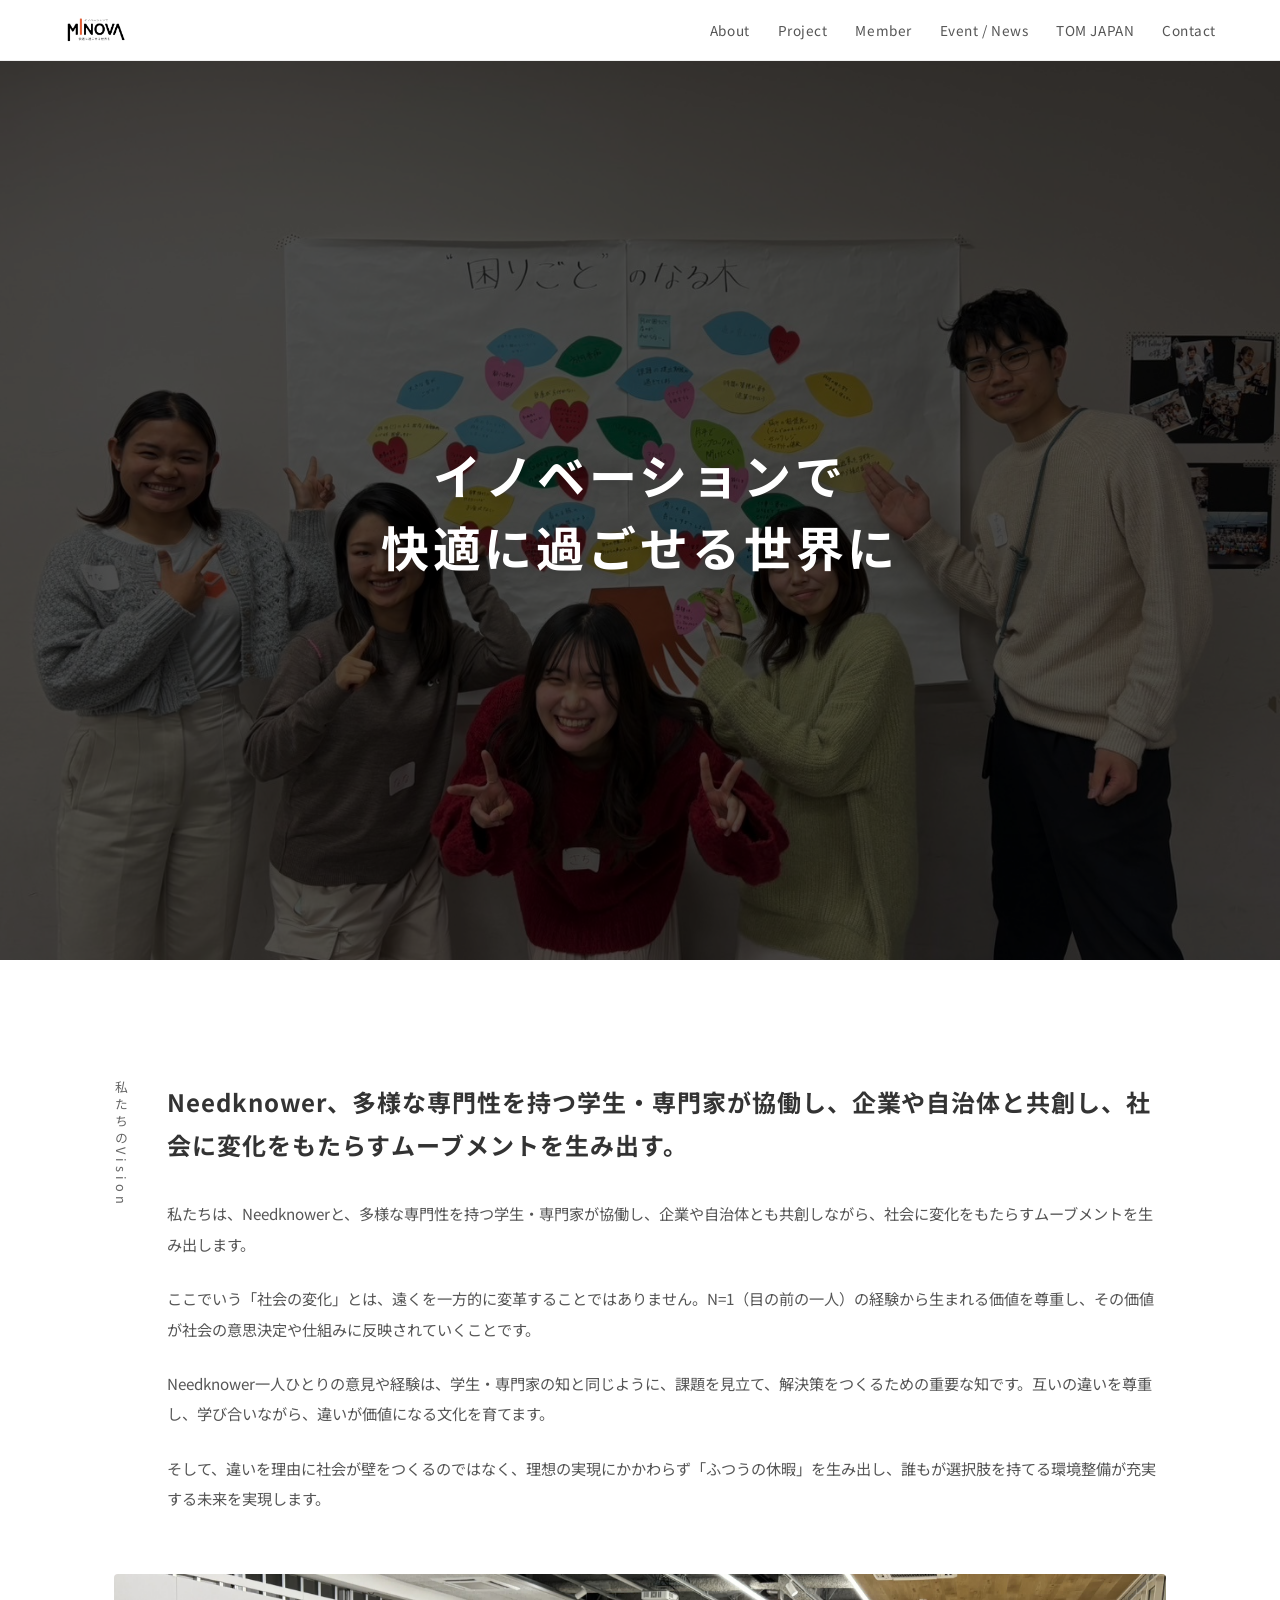
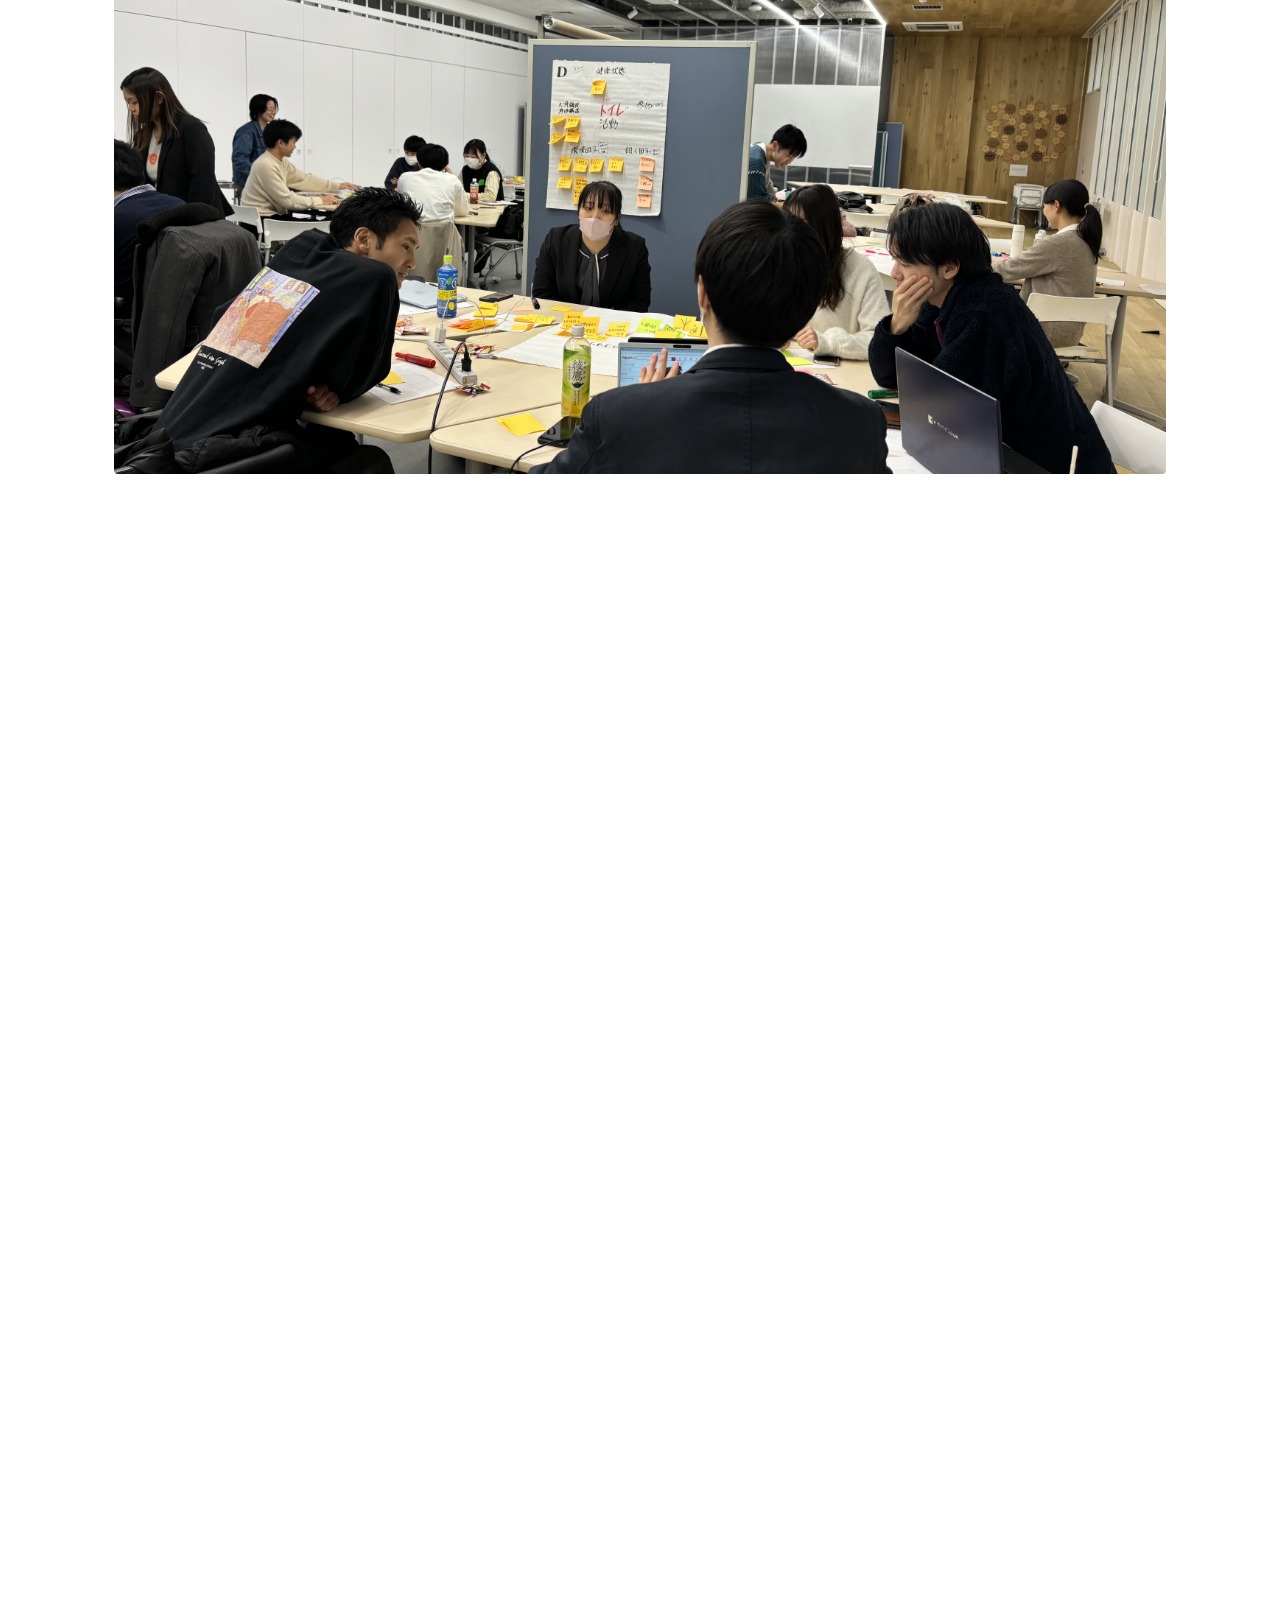
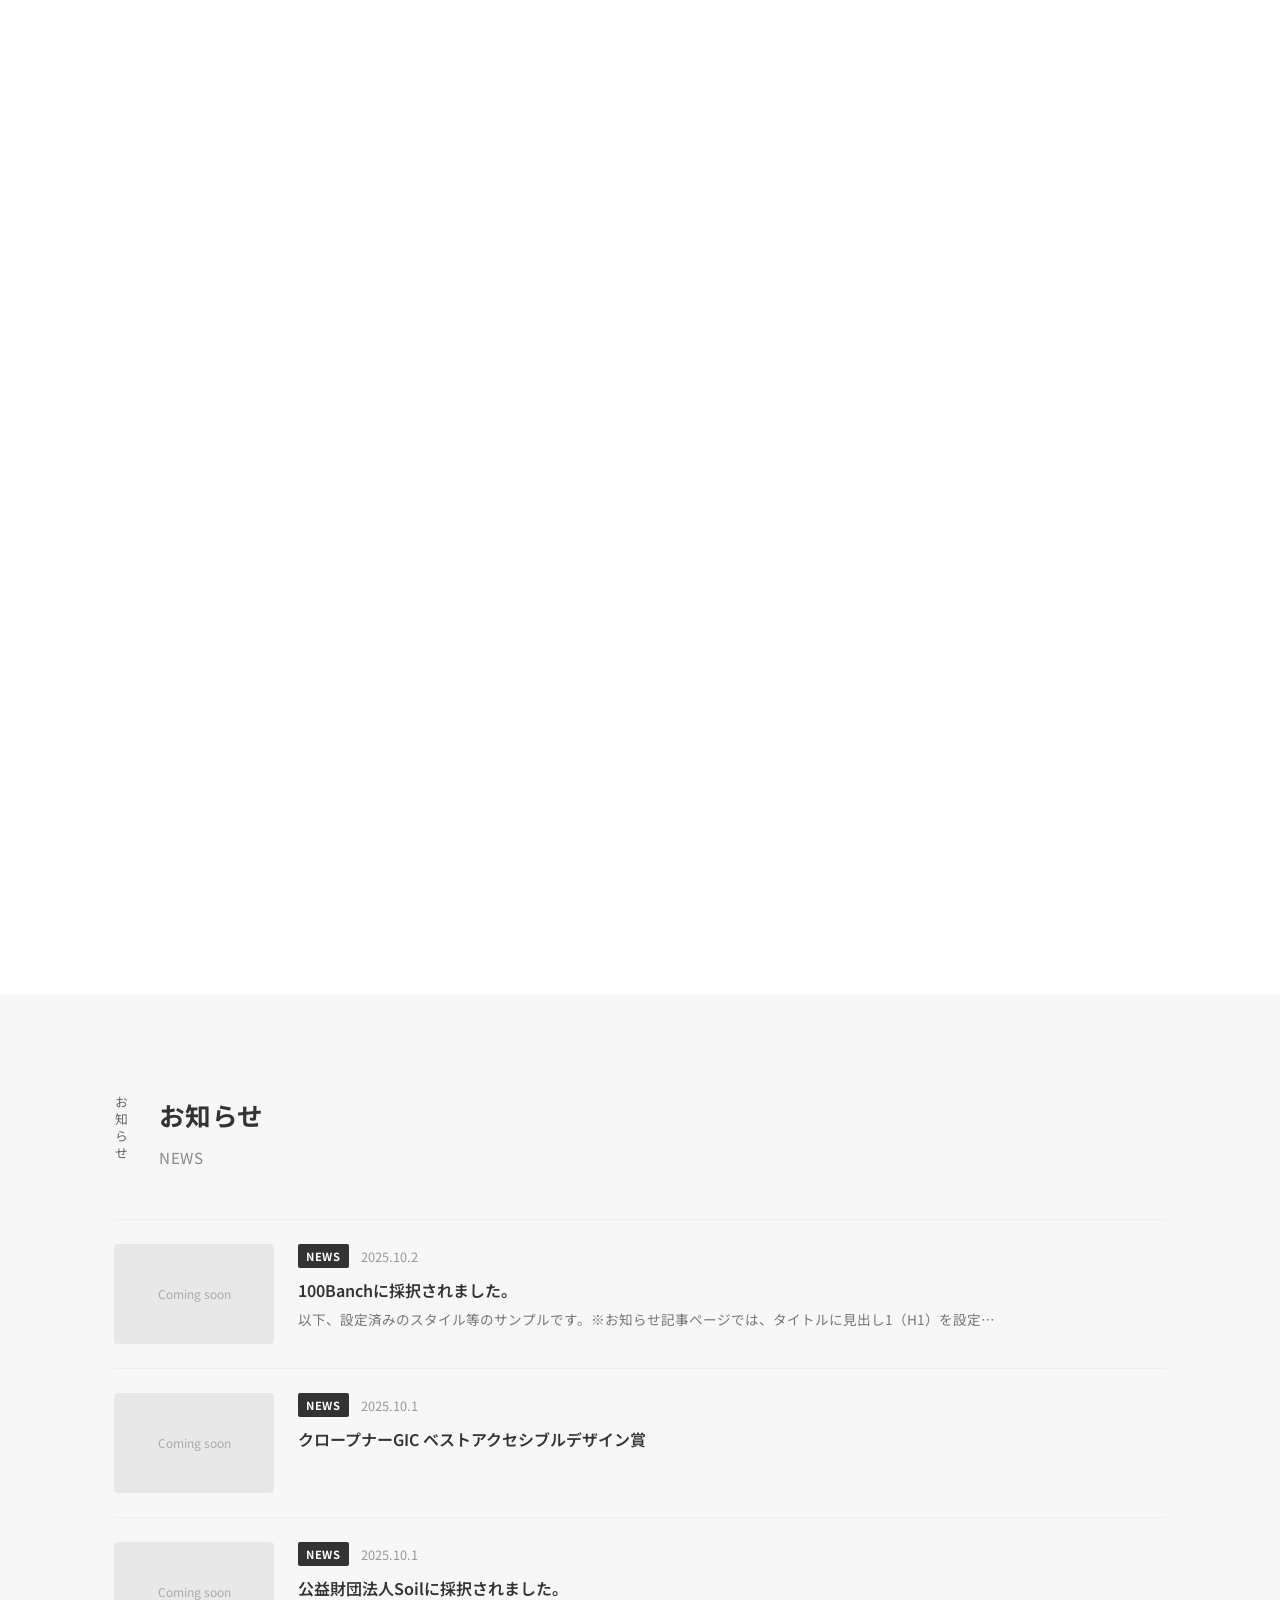
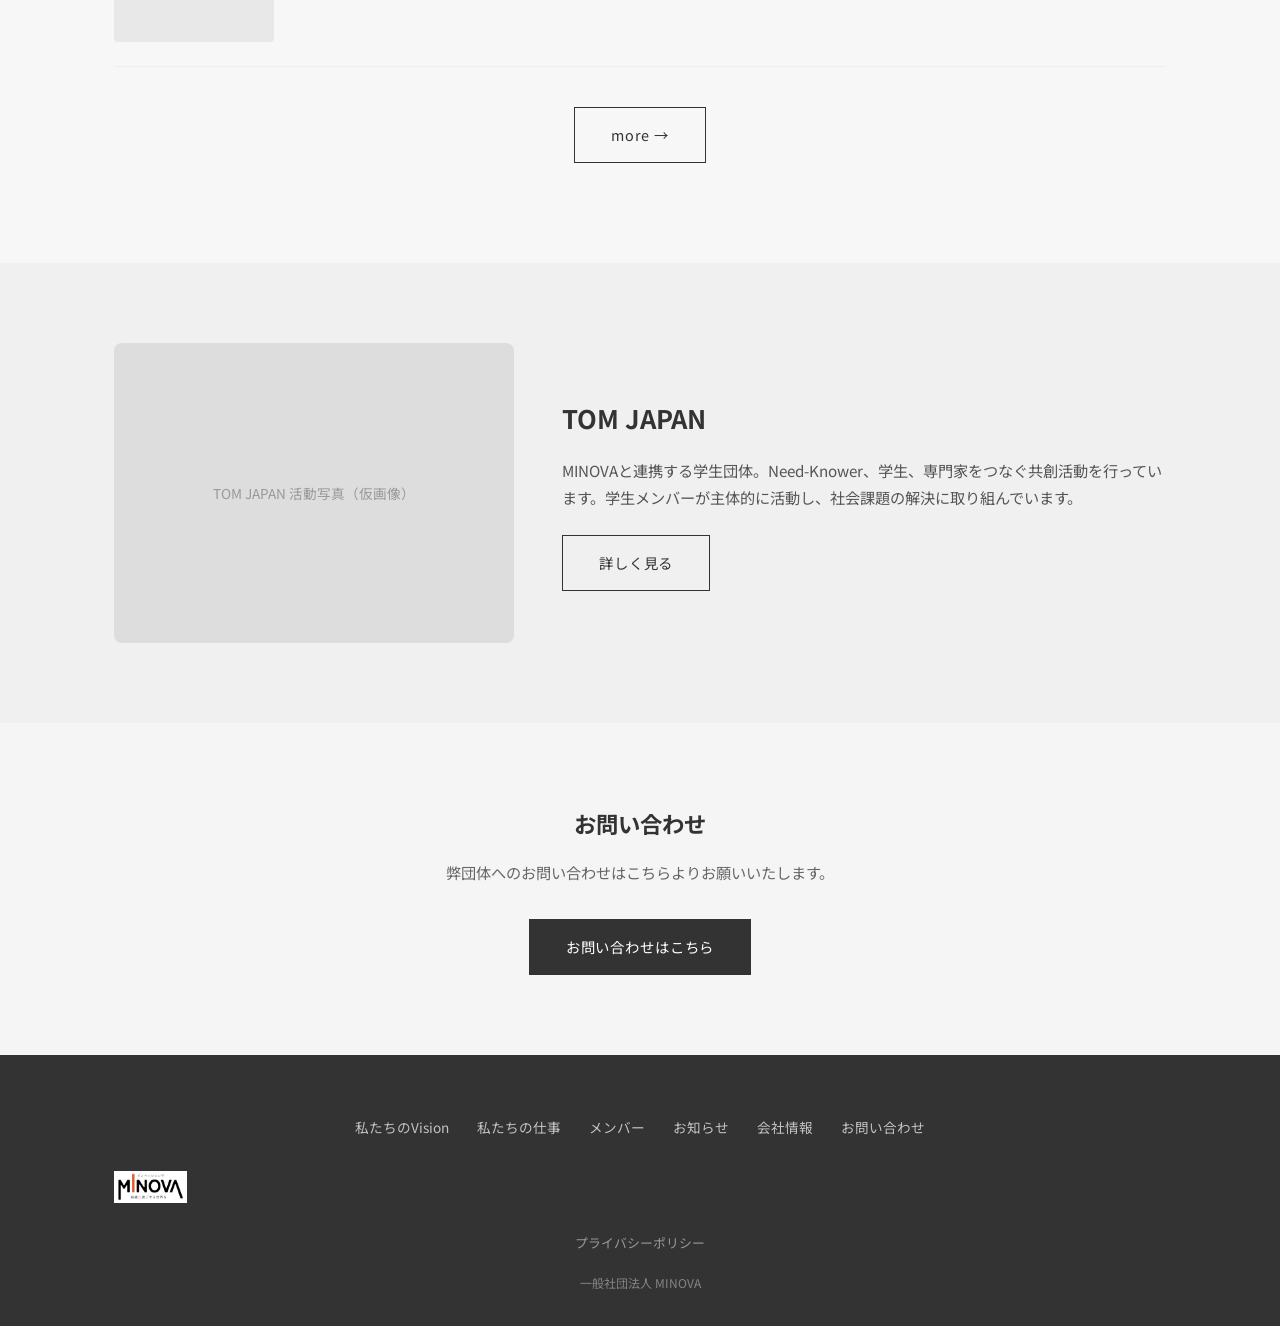
==== index.html @ ff720f56 "プロジェクトからNeed-Knowerとの共創活動を削除 Co-Authored-By: Claude Opus 4.6 (1M context) <noreply@anthropic.com>" ====
<!DOCTYPE html>
<html lang="ja">
<head>
  <meta charset="UTF-8">
  <meta name="viewport" content="width=device-width, initial-scale=1.0">
  <title>一般社団法人MINOVA | イノベーションで快適に過ごせる世界に</title>
  <meta name="description" content="一般社団法人MINOVAは、Needknower、多様な専門性を持つ学生・専門家が協働し、企業や自治体と共創し、社会に変化をもたらすムーブメントを生み出します。">
  <!-- OGP -->
  <meta property="og:title" content="一般社団法人MINOVA | イノベーションで快適に過ごせる世界に">
  <meta property="og:description" content="Needknower、多様な専門性を持つ学生・専門家が協働し、企業や自治体と共創し、社会に変化をもたらすムーブメントを生み出します。">
  <meta property="og:type" content="website">
  <meta property="og:url" content="">
  <meta property="og:image" content="">
  <meta property="og:site_name" content="一般社団法人MINOVA">
  <meta name="twitter:card" content="summary_large_image">
  <!-- Google Fonts -->
  <link rel="preconnect" href="https://fonts.googleapis.com">
  <link rel="preconnect" href="https://fonts.gstatic.com" crossorigin>
  <link href="https://fonts.googleapis.com/css2?family=Noto+Sans+JP:wght@400;500;700&display=swap" rel="stylesheet">
  <link rel="stylesheet" href="css/style.css">
</head>
<body>
  <!-- ナビゲーション オーバーレイ（モバイル用） -->
  <div class="nav-overlay" id="navOverlay"></div>

  <!-- ヘッダー（全ページ共通） -->
  <header class="header">
    <div class="header__inner">
      <a href="index.html" class="header__logo">
        <img src="assets/images/logo.png" alt="MINOVA">
      </a>
      <nav class="header__nav" id="globalNav">
        <a href="about.html">About</a>
        <a href="projects.html">Project</a>
        <a href="members.html">Member</a>
        <a href="news.html">Event / News</a>
        <a href="tom-japan.html">TOM JAPAN</a>
        <a href="contact.html">Contact</a>
      </nav>
      <button class="hamburger" id="hamburger" aria-label="メニューを開く">
        <span></span>
        <span></span>
        <span></span>
      </button>
    </div>
  </header>

  <!-- Hero セクション -->
  <section class="hero">
    <div class="hero__bg" style="background-image: url('assets/images/top.jpg');"></div>
    <div class="hero__content">
      <h1 class="hero__copy">
        <span>イノベーションで</span>
        <span>快適に過ごせる世界に</span>
      </h1>
    </div>
  </section>

  <!-- 私たちのVision セクション -->
  <section class="vision section fade-in" id="vision">
    <div class="container">
      <div class="vision__inner">
        <div class="section-label">私たちのVision</div>
        <div class="vision__content">
          <h2 class="vision__heading">Needknower、多様な専門性を持つ学生・専門家が協働し、企業や自治体と共創し、社会に変化をもたらすムーブメントを生み出す。</h2>
          <div class="vision__text">
            <p>私たちは、Needknowerと、多様な専門性を持つ学生・専門家が協働し、企業や自治体とも共創しながら、社会に変化をもたらすムーブメントを生み出します。</p>
            <p>ここでいう「社会の変化」とは、遠くを一方的に変革することではありません。N=1（目の前の一人）の経験から生まれる価値を尊重し、その価値が社会の意思決定や仕組みに反映されていくことです。</p>
            <p>Needknower一人ひとりの意見や経験は、学生・専門家の知と同じように、課題を見立て、解決策をつくるための重要な知です。互いの違いを尊重し、学び合いながら、違いが価値になる文化を育てます。</p>
            <p>そして、違いを理由に社会が壁をつくるのではなく、理想の実現にかかわらず「ふつうの休暇」を生み出し、誰もが選択肢を持てる環境整備が充実する未来を実現します。</p>
          </div>
        </div>
      </div>
      <!-- Vision 画像 -->
      <img src="assets/images/Workshop-1.jpg" alt="ワークショップ風景" class="vision__image">
    </div>
  </section>

  <!-- 私たちの仕事 セクション -->
  <section class="work section fade-in" id="work">
    <div class="container">
      <div class="work__inner">
        <div class="section-label">私たちの仕事</div>
        <div class="work__content">
          <!-- 01 共創ワークショップ運営 -->
          <div class="work__item">
            <p class="work__number">01</p>
            <h3 class="work__item-title">共創ワークショップ運営</h3>
            <p class="work__item-text">Needknower・学生・専門家が集い、課題の整理からアイデア創出までを共創で行う場を設計・運営します。</p>
            <div class="work__images">
              <img src="assets/images/Workshop-2.jpg" alt="ワークショップ風景">
              <img src="assets/images/Workshop-3.jpg" alt="ワークショップ風景">
              <img src="assets/images/Workshop-4.jpg" alt="ワークショップ風景">
            </div>
          </div>
          <!-- 02 プロトタイプ作成 -->
          <div class="work__item">
            <p class="work__number">02</p>
            <h3 class="work__item-title">プロトタイプ作成</h3>
            <p class="work__item-text">ワークショップで得た気づきや要件をもとに、体験やサービスの試作（プロトタイプ）を制作し、検証・改善を通じて社会実装につなげます。</p>
            <div class="work__images">
              <img src="assets/images/prototype-1.png" alt="プロトタイプ">
              <img src="assets/images/prototype-2.jpg" alt="プロトタイプ">
              <img src="assets/images/prototype-3.jpg" alt="プロトタイプ">
            </div>
          </div>
          <a href="projects.html" class="btn btn--center">詳細はこちら</a>
        </div>
      </div>
    </div>
  </section>

  <!-- プロジェクト セクション -->
  <section class="section fade-in" id="projects">
    <div class="container">
      <div class="section-header">
        <div class="section-label">Projects</div>
        <div>
          <h2 class="section-title">プロジェクト</h2>
          <p class="section-subtitle">PROJECTS</p>
        </div>
      </div>
      <!-- CMS連携：js/cms.js がデータを取得してここに挿入 -->
      <div class="cards-grid" id="projectCards">
        <!-- 仮データ（CMSから取得できない場合のフォールバック） -->
        <div class="card">
          <div class="card__image card__image--placeholder">仮画像</div>
          <div class="card__body">
            <span class="card__category">ワークショップ</span>
            <h3 class="card__title">共創ワークショップ運営</h3>
            <p class="card__summary">Needknower・学生・専門家が集い、課題の整理からアイデア創出までを共創で行う場を設計・運営します。</p>
          </div>
        </div>
        <div class="card">
          <div class="card__image card__image--placeholder">仮画像</div>
          <div class="card__body">
            <span class="card__category">プロトタイプ</span>
            <h3 class="card__title">プロトタイプ作成</h3>
            <p class="card__summary">体験やサービスの試作を制作し、検証・改善を通じて社会実装につなげます。</p>
          </div>
        </div>
      </div>
      <a href="projects.html" class="btn btn--center">すべてのプロジェクトを見る</a>
    </div>
  </section>

  <!-- お知らせ セクション -->
  <section class="section section--gray fade-in" id="news">
    <div class="container">
      <div class="section-header">
        <div class="section-label">お知らせ</div>
        <div>
          <h2 class="section-title">お知らせ</h2>
          <p class="section-subtitle">NEWS</p>
        </div>
      </div>
      <!-- CMS連携：js/cms.js がデータを取得してここに挿入 -->
      <div class="news-list" id="newsList">
        <!-- 仮データ（CMSから取得できない場合のフォールバック） -->
        <a href="#" class="news-list__item">
          <div class="news-list__image news-list__image--placeholder">Coming soon</div>
          <div class="news-list__content">
            <div class="news-list__meta">
              <span class="news-list__category">NEWS</span>
              <span class="news-list__date">2025.10.2</span>
            </div>
            <h3 class="news-list__title">100Banchに採択されました。</h3>
            <p class="news-list__summary">以下、設定済みのスタイル等のサンプルです。※お知らせ記事ページでは、タイトルに見出し1（H1）を設定…</p>
          </div>
        </a>
        <a href="#" class="news-list__item">
          <div class="news-list__image news-list__image--placeholder">Coming soon</div>
          <div class="news-list__content">
            <div class="news-list__meta">
              <span class="news-list__category">NEWS</span>
              <span class="news-list__date">2025.10.1</span>
            </div>
            <h3 class="news-list__title">クロープナーGIC ベストアクセシブルデザイン賞</h3>
          </div>
        </a>
        <a href="#" class="news-list__item">
          <div class="news-list__image news-list__image--placeholder">Soil</div>
          <div class="news-list__content">
            <div class="news-list__meta">
              <span class="news-list__category">NEWS</span>
              <span class="news-list__date">2025.10.1</span>
            </div>
            <h3 class="news-list__title">公益財団法人Soilに採択されました。</h3>
          </div>
        </a>
      </div>
      <a href="news.html" class="btn btn--center">more →</a>
    </div>
  </section>

  <!-- TOM JAPAN 導線 -->
  <section class="tom-japan-banner fade-in">
    <div class="container">
      <div class="tom-japan-banner__inner">
        <div class="tom-japan-banner__image tom-japan-banner__image--placeholder">
          <!-- 仮画像：TOM JAPANの活動写真 -->
          TOM JAPAN 活動写真（仮画像）
        </div>
        <div class="tom-japan-banner__content">
          <h2 class="tom-japan-banner__title">TOM JAPAN</h2>
          <p class="tom-japan-banner__text">MINOVAと連携する学生団体。Need-Knower、学生、専門家をつなぐ共創活動を行っています。学生メンバーが主体的に活動し、社会課題の解決に取り組んでいます。</p>
          <a href="tom-japan.html" class="btn">詳しく見る</a>
        </div>
      </div>
    </div>
  </section>

  <!-- お問い合わせ導線 -->
  <section class="cta fade-in">
    <div class="container">
      <h2 class="cta__title">お問い合わせ</h2>
      <p class="cta__text">弊団体へのお問い合わせはこちらよりお願いいたします。</p>
      <a href="contact.html" class="btn btn--primary">お問い合わせはこちら</a>
    </div>
  </section>

  <!-- フッター（全ページ共通） -->
  <footer class="footer">
    <div class="footer__inner">
      <nav class="footer__nav">
        <a href="about.html">私たちのVision</a>
        <a href="projects.html">私たちの仕事</a>
        <a href="members.html">メンバー</a>
        <a href="news.html">お知らせ</a>
        <a href="about.html#corporate-info">会社情報</a>
        <a href="contact.html">お問い合わせ</a>
      </nav>
      <div class="footer__logo"><img src="assets/images/logo.png" alt="MINOVA" style="height: 32px;"></div>
      <div class="footer__links">
        <a href="privacy.html">プライバシーポリシー</a>
      </div>
      <p class="footer__copy">一般社団法人 MINOVA</p>
    </div>
  </footer>

  <script src="js/main.js"></script>
  <script src="js/cms.js"></script>
</body>
</html>
---- css/style.css ----
/* ============================================
   MINOVA - 一般社団法人MINOVA 公式サイト
   style.css - メインスタイルシート
   ============================================ */

/* --- リセット・ベース --- */
*,
*::before,
*::after {
  margin: 0;
  padding: 0;
  box-sizing: border-box;
}

html {
  font-size: 16px;
  scroll-behavior: smooth;
}

body {
  font-family: "Noto Sans JP", "Hiragino Kaku Gothic ProN", "Yu Gothic", sans-serif;
  color: #333;
  background-color: #fff;
  line-height: 1.8;
  -webkit-font-smoothing: antialiased;
}

img {
  max-width: 100%;
  height: auto;
  display: block;
}

a {
  color: inherit;
  text-decoration: none;
}

ul, ol {
  list-style: none;
}

button, input, textarea, select {
  font-family: inherit;
  font-size: inherit;
}

/* --- ユーティリティ --- */
.container {
  max-width: 1100px;
  margin: 0 auto;
  padding: 0 24px;
}

.container--narrow {
  max-width: 800px;
  margin: 0 auto;
  padding: 0 24px;
}

.section {
  padding: 100px 0;
}

.section--gray {
  background-color: #f7f7f7;
}

.section-label {
  writing-mode: vertical-rl;
  font-size: 0.8rem;
  letter-spacing: 0.3em;
  color: #666;
  font-weight: 400;
  line-height: 1;
}

.section-header {
  display: flex;
  align-items: flex-start;
  gap: 32px;
  margin-bottom: 48px;
}

.section-title {
  font-size: 1.6rem;
  font-weight: 700;
  line-height: 1.6;
  letter-spacing: 0.02em;
}

.section-subtitle {
  font-size: 0.95rem;
  color: #888;
  margin-top: 8px;
  letter-spacing: 0.05em;
}

/* --- ヘッダー --- */
.header {
  position: fixed;
  top: 0;
  left: 0;
  width: 100%;
  background: rgba(255, 255, 255, 0.97);
  backdrop-filter: blur(8px);
  z-index: 1000;
  border-bottom: 1px solid rgba(0, 0, 0, 0.05);
}

.header__inner {
  display: flex;
  align-items: center;
  justify-content: space-between;
  max-width: 1200px;
  margin: 0 auto;
  padding: 16px 24px;
}

.header__logo {
  display: flex;
  align-items: center;
  gap: 8px;
  font-size: 1.4rem;
  font-weight: 700;
  letter-spacing: 0.08em;
  color: #222;
}

.header__logo img {
  height: 28px;
  width: auto;
}

.header__nav {
  display: flex;
  align-items: center;
  gap: 28px;
}

.header__nav a {
  font-size: 0.85rem;
  color: #555;
  letter-spacing: 0.04em;
  transition: color 0.3s;
  position: relative;
}

.header__nav a::after {
  content: "";
  position: absolute;
  bottom: -4px;
  left: 0;
  width: 0;
  height: 1px;
  background: #333;
  transition: width 0.3s;
}

.header__nav a:hover {
  color: #222;
}

.header__nav a:hover::after {
  width: 100%;
}

/* ハンバーガーメニュー */
.hamburger {
  display: none;
  flex-direction: column;
  gap: 5px;
  background: none;
  border: none;
  cursor: pointer;
  padding: 4px;
  z-index: 1001;
}

.hamburger span {
  display: block;
  width: 24px;
  height: 2px;
  background: #333;
  transition: transform 0.3s, opacity 0.3s;
}

.hamburger.is-active span:nth-child(1) {
  transform: rotate(45deg) translate(5px, 5px);
}

.hamburger.is-active span:nth-child(2) {
  opacity: 0;
}

.hamburger.is-active span:nth-child(3) {
  transform: rotate(-45deg) translate(5px, -5px);
}

/* --- Hero --- */
.hero {
  position: relative;
  height: 100vh;
  min-height: 600px;
  display: flex;
  align-items: center;
  justify-content: center;
  overflow: hidden;
  margin-top: 60px;
  background: #000;
}

.hero__bg {
  position: absolute;
  inset: 0;
  background: center center / cover no-repeat;
  opacity: 0.3;
}

/* 仮画像がない場合のフォールバック */
.hero__bg--placeholder {
  background: linear-gradient(135deg, #667eea 0%, #764ba2 100%);
  filter: brightness(0.7);
}

.hero__content {
  position: relative;
  z-index: 1;
  text-align: center;
  color: #fff;
}

.hero__copy {
  font-size: 3rem;
  font-weight: 700;
  line-height: 1.5;
  letter-spacing: 0.08em;
  text-shadow: 0 2px 20px rgba(0, 0, 0, 0.3);
}

.hero__copy span {
  display: block;
}

/* --- Visionセクション --- */
.vision {
  padding: 120px 0;
}

.vision__inner {
  display: flex;
  gap: 40px;
  align-items: flex-start;
}

.vision__heading {
  font-size: 1.5rem;
  font-weight: 700;
  line-height: 1.8;
  letter-spacing: 0.04em;
  margin-bottom: 32px;
}

.vision__text {
  font-size: 0.95rem;
  line-height: 2;
  color: #555;
}

.vision__text p {
  margin-bottom: 24px;
}

.vision__text p:last-child {
  margin-bottom: 0;
}

.vision__image {
  margin-top: 60px;
  width: 100%;
  max-height: 500px;
  object-fit: cover;
  border-radius: 4px;
}

.vision__image--placeholder {
  background: #e0e0e0;
  display: flex;
  align-items: center;
  justify-content: center;
  color: #999;
  font-size: 0.9rem;
}

/* --- 私たちの仕事セクション --- */
.work {
  padding: 120px 0;
  background: #fafafa;
}

.work__inner {
  display: flex;
  gap: 40px;
  align-items: flex-start;
}

.work__content {
  flex: 1;
}

.work__item {
  margin-bottom: 60px;
}

.work__item:last-child {
  margin-bottom: 0;
}

.work__number {
  font-size: 0.85rem;
  color: #999;
  letter-spacing: 0.1em;
  margin-bottom: 8px;
}

.work__item-title {
  font-size: 1.4rem;
  font-weight: 700;
  margin-bottom: 16px;
  letter-spacing: 0.02em;
}

.work__item-text {
  font-size: 0.95rem;
  line-height: 2;
  color: #555;
  margin-bottom: 24px;
}

.work__images {
  display: grid;
  grid-template-columns: repeat(3, 1fr);
  gap: 12px;
}

.work__images img,
.work__images .placeholder-img {
  width: 100%;
  aspect-ratio: 4 / 3;
  object-fit: cover;
  border-radius: 4px;
}

.placeholder-img {
  background: #e0e0e0;
  display: flex;
  align-items: center;
  justify-content: center;
  color: #aaa;
  font-size: 0.8rem;
}

/* --- カードセクション共通 --- */
.cards-grid {
  display: grid;
  grid-template-columns: repeat(3, 1fr);
  gap: 24px;
}

.card {
  background: #fff;
  border-radius: 8px;
  overflow: hidden;
  box-shadow: 0 2px 12px rgba(0, 0, 0, 0.06);
  transition: transform 0.3s, box-shadow 0.3s;
}

.card:hover {
  transform: translateY(-4px);
  box-shadow: 0 8px 24px rgba(0, 0, 0, 0.1);
}

.card__image {
  width: 100%;
  aspect-ratio: 16 / 10;
  object-fit: cover;
  background: #e8e8e8;
}

.card__image--placeholder {
  display: flex;
  align-items: center;
  justify-content: center;
  color: #aaa;
  font-size: 0.8rem;
}

.card__body {
  padding: 20px;
}

.card__category {
  display: inline-block;
  font-size: 0.7rem;
  font-weight: 700;
  color: #fff;
  background: #333;
  padding: 2px 10px;
  border-radius: 2px;
  letter-spacing: 0.08em;
  margin-bottom: 8px;
}

.card__date {
  font-size: 0.78rem;
  color: #999;
  margin-left: 8px;
}

.card__title {
  font-size: 1rem;
  font-weight: 600;
  margin-bottom: 8px;
  line-height: 1.5;
}

.card__summary {
  font-size: 0.85rem;
  color: #777;
  line-height: 1.7;
}

/* --- お知らせ（リスト形式） --- */
.news-list {
  border-top: 1px solid #eee;
}

.news-list__item {
  display: flex;
  align-items: flex-start;
  gap: 24px;
  padding: 24px 0;
  border-bottom: 1px solid #eee;
  transition: background 0.2s;
}

.news-list__item:hover {
  background: #fafafa;
}

.news-list__image {
  width: 160px;
  min-width: 160px;
  aspect-ratio: 16 / 10;
  object-fit: cover;
  background: #e8e8e8;
  border-radius: 4px;
}

.news-list__image--placeholder {
  display: flex;
  align-items: center;
  justify-content: center;
  color: #aaa;
  font-size: 0.75rem;
}

.news-list__content {
  flex: 1;
}

.news-list__meta {
  display: flex;
  align-items: center;
  gap: 12px;
  margin-bottom: 8px;
}

.news-list__category {
  display: inline-block;
  font-size: 0.7rem;
  font-weight: 700;
  color: #fff;
  background: #333;
  padding: 2px 8px;
  border-radius: 2px;
  letter-spacing: 0.06em;
}

.news-list__date {
  font-size: 0.8rem;
  color: #999;
}

.news-list__title {
  font-size: 1rem;
  font-weight: 600;
  margin-bottom: 4px;
}

.news-list__summary {
  font-size: 0.85rem;
  color: #777;
  line-height: 1.6;
}

/* --- メンバー横スクロール --- */
.members-scroll {
  display: flex;
  gap: 20px;
  overflow-x: auto;
  padding-bottom: 16px;
  scroll-snap-type: x mandatory;
  -webkit-overflow-scrolling: touch;
}

.members-scroll .member-card {
  flex: 0 0 220px;
  scroll-snap-align: start;
}

.members-scroll::-webkit-scrollbar {
  height: 6px;
}

.members-scroll::-webkit-scrollbar-track {
  background: #eee;
  border-radius: 3px;
}

.members-scroll::-webkit-scrollbar-thumb {
  background: #ccc;
  border-radius: 3px;
}

.members-scroll::-webkit-scrollbar-thumb:hover {
  background: #aaa;
}

/* --- メンバーカード --- */
.members-grid {
  display: grid;
  grid-template-columns: repeat(auto-fill, minmax(240px, 1fr));
  gap: 28px;
}

.member-card {
  text-align: center;
  padding: 32px 20px;
  background: #fff;
  border-radius: 12px;
  box-shadow: 0 2px 12px rgba(0, 0, 0, 0.06);
  transition: transform 0.3s;
}

.member-card:hover {
  transform: translateY(-4px);
}

.member-card__photo {
  width: 120px;
  height: 120px;
  border-radius: 50%;
  object-fit: cover;
  margin: 0 auto 16px;
  background: #e8e8e8;
}

.member-card__photo--placeholder {
  display: flex;
  align-items: center;
  justify-content: center;
  color: #aaa;
  font-size: 0.75rem;
}

.member-card__name {
  font-size: 1.1rem;
  font-weight: 700;
  margin-bottom: 4px;
}

.member-card__affiliation {
  font-size: 0.8rem;
  color: #888;
  margin-bottom: 4px;
}

.member-card__role {
  font-size: 0.8rem;
  color: #666;
  font-weight: 600;
  margin-bottom: 12px;
}

.member-card__comment {
  font-size: 0.85rem;
  color: #555;
  line-height: 1.6;
  font-style: italic;
}

/* --- 法人情報テーブル --- */
.info-table {
  width: 100%;
  max-width: 600px;
  border-collapse: collapse;
}

.info-table tr {
  border-bottom: 1px solid #eee;
}

.info-table th {
  text-align: left;
  font-weight: 400;
  font-size: 0.9rem;
  color: #888;
  padding: 16px 24px 16px 0;
  white-space: nowrap;
  vertical-align: top;
  width: 120px;
}

.info-table td {
  font-size: 0.95rem;
  padding: 16px 0;
}

/* --- お問い合わせフォーム --- */
.contact-form {
  max-width: 560px;
  margin: 0 auto;
}

.contact-form__intro {
  text-align: center;
  font-size: 0.95rem;
  color: #555;
  margin-bottom: 40px;
  line-height: 1.8;
}

.form-group {
  margin-bottom: 28px;
}

.form-group label {
  display: block;
  font-size: 0.9rem;
  font-weight: 700;
  margin-bottom: 8px;
}

.form-group .required {
  display: inline-block;
  font-size: 0.7rem;
  color: #fff;
  background: #e74c3c;
  padding: 1px 8px;
  border-radius: 2px;
  margin-left: 8px;
  font-weight: 400;
}

.form-group input[type="text"],
.form-group input[type="email"],
.form-group input[type="tel"],
.form-group textarea {
  width: 100%;
  padding: 12px 16px;
  border: 1px solid #ddd;
  border-radius: 4px;
  font-size: 0.95rem;
  transition: border-color 0.3s;
  background: #fff;
}

.form-group input:focus,
.form-group textarea:focus {
  outline: none;
  border-color: #333;
}

.form-group textarea {
  min-height: 180px;
  resize: vertical;
}

.form-checkbox {
  display: flex;
  align-items: center;
  gap: 8px;
  margin-bottom: 16px;
}

.form-checkbox input[type="checkbox"] {
  width: 18px;
  height: 18px;
  accent-color: #333;
}

.form-checkbox label {
  font-size: 0.9rem;
  font-weight: 400;
  margin-bottom: 0;
}

.form-checkbox .required {
  display: inline-block;
  font-size: 0.7rem;
  color: #fff;
  background: #e74c3c;
  padding: 1px 8px;
  border-radius: 2px;
  margin-left: 8px;
  font-weight: 400;
}

.form-note {
  text-align: center;
  font-size: 0.8rem;
  color: #999;
  margin-bottom: 24px;
  line-height: 1.7;
}

.form-submit {
  display: block;
  width: 200px;
  margin: 0 auto;
  padding: 16px;
  background: #333;
  color: #fff;
  border: none;
  border-radius: 4px;
  font-size: 1rem;
  font-weight: 600;
  letter-spacing: 0.1em;
  cursor: pointer;
  transition: background 0.3s;
}

.form-submit:hover {
  background: #555;
}

.form-submit:disabled {
  background: #ccc;
  cursor: not-allowed;
}

/* --- ボタン共通 --- */
.btn {
  display: inline-block;
  padding: 14px 36px;
  border: 1px solid #333;
  color: #333;
  font-size: 0.9rem;
  letter-spacing: 0.06em;
  transition: background 0.3s, color 0.3s;
  border-radius: 0;
}

.btn:hover {
  background: #333;
  color: #fff;
}

.btn--primary {
  background: #333;
  color: #fff;
}

.btn--primary:hover {
  background: #555;
}

.btn--center {
  display: block;
  text-align: center;
  width: fit-content;
  margin: 40px auto 0;
}

/* --- CTA セクション --- */
.cta {
  text-align: center;
  padding: 80px 0;
  background: #f5f5f5;
}

.cta__title {
  font-size: 1.4rem;
  font-weight: 700;
  margin-bottom: 16px;
}

.cta__text {
  font-size: 0.95rem;
  color: #666;
  margin-bottom: 32px;
}

/* --- TOM JAPAN 導線 --- */
.tom-japan-banner {
  position: relative;
  padding: 80px 0;
  background: #f0f0f0;
  overflow: hidden;
}

.tom-japan-banner__inner {
  display: flex;
  align-items: center;
  gap: 48px;
}

.tom-japan-banner__image {
  width: 400px;
  min-width: 300px;
  aspect-ratio: 4 / 3;
  background: #ddd;
  border-radius: 8px;
  object-fit: cover;
}

.tom-japan-banner__image--placeholder {
  display: flex;
  align-items: center;
  justify-content: center;
  color: #999;
  font-size: 0.85rem;
}

.tom-japan-banner__content {
  flex: 1;
}

.tom-japan-banner__title {
  font-size: 1.6rem;
  font-weight: 700;
  margin-bottom: 16px;
}

.tom-japan-banner__text {
  font-size: 0.95rem;
  color: #555;
  line-height: 1.8;
  margin-bottom: 24px;
}

/* --- 大きな画像セクション --- */
.full-image {
  width: 100%;
  height: 50vh;
  min-height: 300px;
  object-fit: cover;
  background: #e0e0e0;
}

.full-image--placeholder {
  display: flex;
  align-items: center;
  justify-content: center;
  color: #999;
  font-size: 0.9rem;
}

/* --- ページヘッダー（各ページ上部） --- */
.page-header {
  padding: 140px 0 60px;
  text-align: center;
}

.page-header__title {
  font-size: 2rem;
  font-weight: 700;
  letter-spacing: 0.06em;
  margin-bottom: 8px;
}

.page-header__subtitle {
  font-size: 0.85rem;
  color: #999;
  letter-spacing: 0.1em;
}

/* --- 代表メッセージ --- */
.message {
  display: flex;
  gap: 48px;
  align-items: flex-start;
}

.message__text {
  flex: 1;
}

.message__title {
  font-size: 1.5rem;
  font-weight: 700;
  line-height: 1.7;
  margin-bottom: 24px;
}

.message__body {
  font-size: 0.95rem;
  line-height: 2;
  color: #555;
}

.message__body p {
  margin-bottom: 20px;
}

.message__body p:last-child {
  margin-bottom: 0;
}

.message__author {
  text-align: right;
  font-size: 0.9rem;
  color: #666;
  margin-top: 24px;
}

.message__photo {
  width: 300px;
  min-width: 250px;
  aspect-ratio: 3 / 4;
  object-fit: cover;
  border-radius: 8px;
  background: #e8e8e8;
}

.message__photo--placeholder {
  display: flex;
  align-items: center;
  justify-content: center;
  color: #aaa;
  font-size: 0.8rem;
}

/* --- フッター --- */
.footer {
  background: #333;
  color: #fff;
  padding: 60px 0 32px;
}

.footer__inner {
  max-width: 1100px;
  margin: 0 auto;
  padding: 0 24px;
}

.footer__nav {
  display: flex;
  justify-content: center;
  gap: 28px;
  margin-bottom: 32px;
  flex-wrap: wrap;
}

.footer__nav a {
  font-size: 0.85rem;
  color: rgba(255, 255, 255, 0.7);
  transition: color 0.3s;
}

.footer__nav a:hover {
  color: #fff;
}

.footer__logo {
  text-align: center;
  font-size: 1.3rem;
  font-weight: 700;
  letter-spacing: 0.08em;
  margin-bottom: 24px;
}

.footer__links {
  text-align: center;
  margin-bottom: 16px;
}

.footer__links a {
  font-size: 0.8rem;
  color: rgba(255, 255, 255, 0.5);
  transition: color 0.3s;
}

.footer__links a:hover {
  color: #fff;
}

.footer__copy {
  text-align: center;
  font-size: 0.75rem;
  color: rgba(255, 255, 255, 0.4);
}

/* --- プライバシーポリシー --- */
.privacy__heading {
  font-size: 1.1rem;
  font-weight: 700;
  margin-top: 40px;
  margin-bottom: 12px;
  line-height: 1.6;
}

.privacy__text {
  font-size: 0.95rem;
  color: #555;
  line-height: 2;
  margin-bottom: 16px;
}

.privacy__list {
  font-size: 0.95rem;
  color: #555;
  line-height: 2;
  margin-bottom: 16px;
  padding-left: 24px;
  list-style: disc;
}

.privacy__list li {
  margin-bottom: 4px;
}

/* --- フェードインアニメーション --- */
.fade-in {
  opacity: 0;
  transform: translateY(20px);
  transition: opacity 0.6s ease, transform 0.6s ease;
}

.fade-in.is-visible {
  opacity: 1;
  transform: translateY(0);
}

/* --- レスポンシブ --- */
@media (max-width: 1024px) {
  .cards-grid {
    grid-template-columns: repeat(2, 1fr);
  }
}

@media (max-width: 768px) {
  html {
    font-size: 15px;
  }

  .section {
    padding: 70px 0;
  }

  /* ヘッダー */
  .hamburger {
    display: flex;
  }

  .header__nav {
    position: fixed;
    top: 0;
    right: -100%;
    width: 80%;
    max-width: 320px;
    height: 100vh;
    background: #fff;
    flex-direction: column;
    align-items: flex-start;
    padding: 80px 32px 32px;
    gap: 0;
    transition: right 0.3s ease;
    box-shadow: -4px 0 20px rgba(0, 0, 0, 0.1);
  }

  .header__nav.is-open {
    right: 0;
  }

  .header__nav a {
    font-size: 1rem;
    padding: 16px 0;
    display: block;
    width: 100%;
    border-bottom: 1px solid #eee;
  }

  .nav-overlay {
    display: none;
    position: fixed;
    inset: 0;
    background: rgba(0, 0, 0, 0.3);
    z-index: 999;
  }

  .nav-overlay.is-visible {
    display: block;
  }

  /* Hero */
  .hero {
    height: 80vh;
    min-height: 500px;
  }

  .hero__copy {
    font-size: 2rem;
  }

  /* Vision */
  .vision {
    padding: 80px 0;
  }

  .vision__inner {
    flex-direction: column;
    gap: 16px;
  }

  .section-label {
    writing-mode: horizontal-tb;
  }

  .vision__heading {
    font-size: 1.2rem;
  }

  .vision__image {
    height: 250px;
  }

  /* Work */
  .work {
    padding: 80px 0;
  }

  .work__inner {
    flex-direction: column;
    gap: 16px;
  }

  .work__images {
    grid-template-columns: repeat(3, 1fr);
    gap: 8px;
  }

  /* Cards */
  .cards-grid {
    grid-template-columns: 1fr;
  }

  /* News List */
  .news-list__item {
    flex-direction: column;
    gap: 12px;
  }

  .news-list__image {
    width: 100%;
    min-width: 100%;
  }

  /* Message */
  .message {
    flex-direction: column-reverse;
    gap: 24px;
  }

  .message__photo {
    width: 100%;
    min-width: unset;
    aspect-ratio: 4 / 3;
  }

  /* TOM JAPAN Banner */
  .tom-japan-banner__inner {
    flex-direction: column;
    gap: 24px;
  }

  .tom-japan-banner__image {
    width: 100%;
    min-width: unset;
  }

  /* Page Header */
  .page-header {
    padding: 110px 0 40px;
  }

  .page-header__title {
    font-size: 1.6rem;
  }

  /* Members */
  .members-grid {
    grid-template-columns: repeat(auto-fill, minmax(200px, 1fr));
    gap: 16px;
  }

  /* Section Header */
  .section-header {
    flex-direction: column;
    gap: 12px;
  }

  .section-title {
    font-size: 1.3rem;
  }

  /* Info Table */
  .info-table th {
    width: 90px;
    font-size: 0.8rem;
    padding-right: 12px;
  }

  .info-table td {
    font-size: 0.85rem;
  }
}

@media (max-width: 480px) {
  .hero__copy {
    font-size: 1.6rem;
  }

  .work__images {
    grid-template-columns: 1fr 1fr;
  }

  .members-grid {
    grid-template-columns: 1fr;
  }

  .container {
    padding: 0 16px;
  }
}
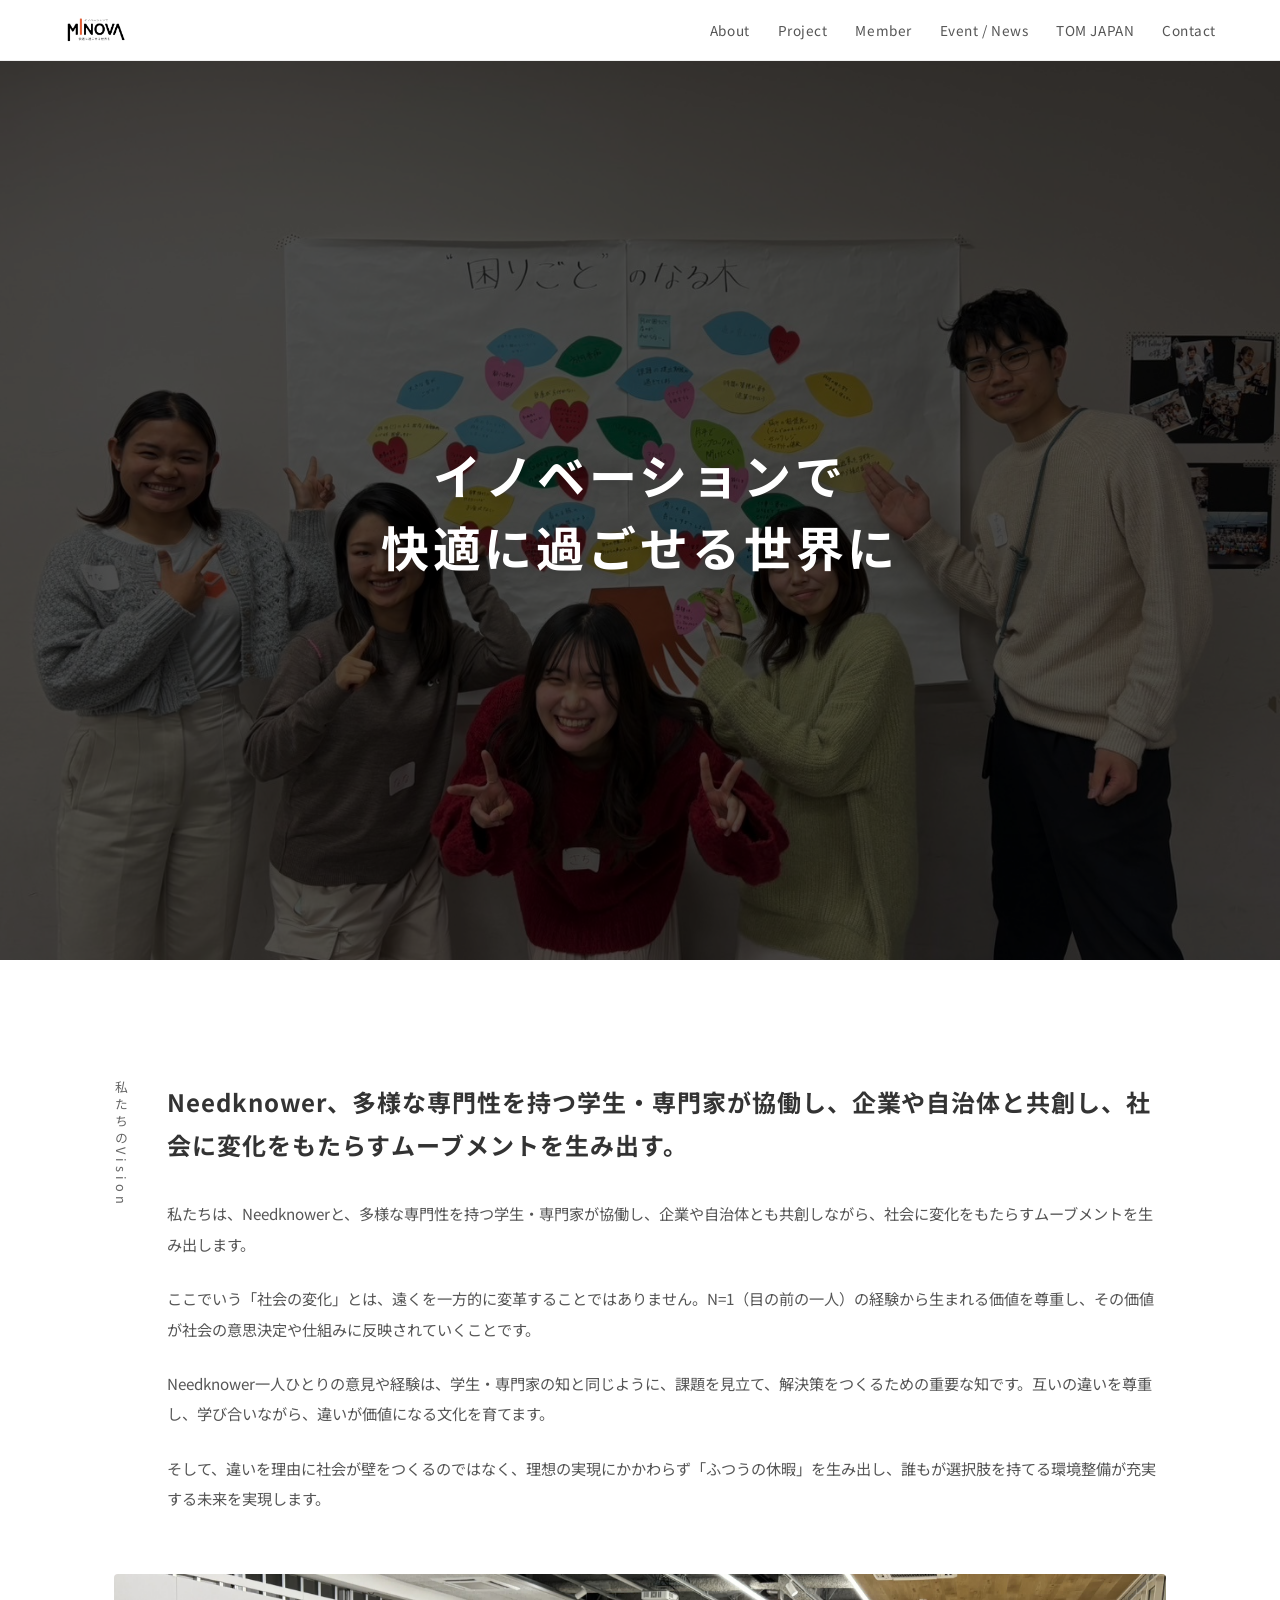
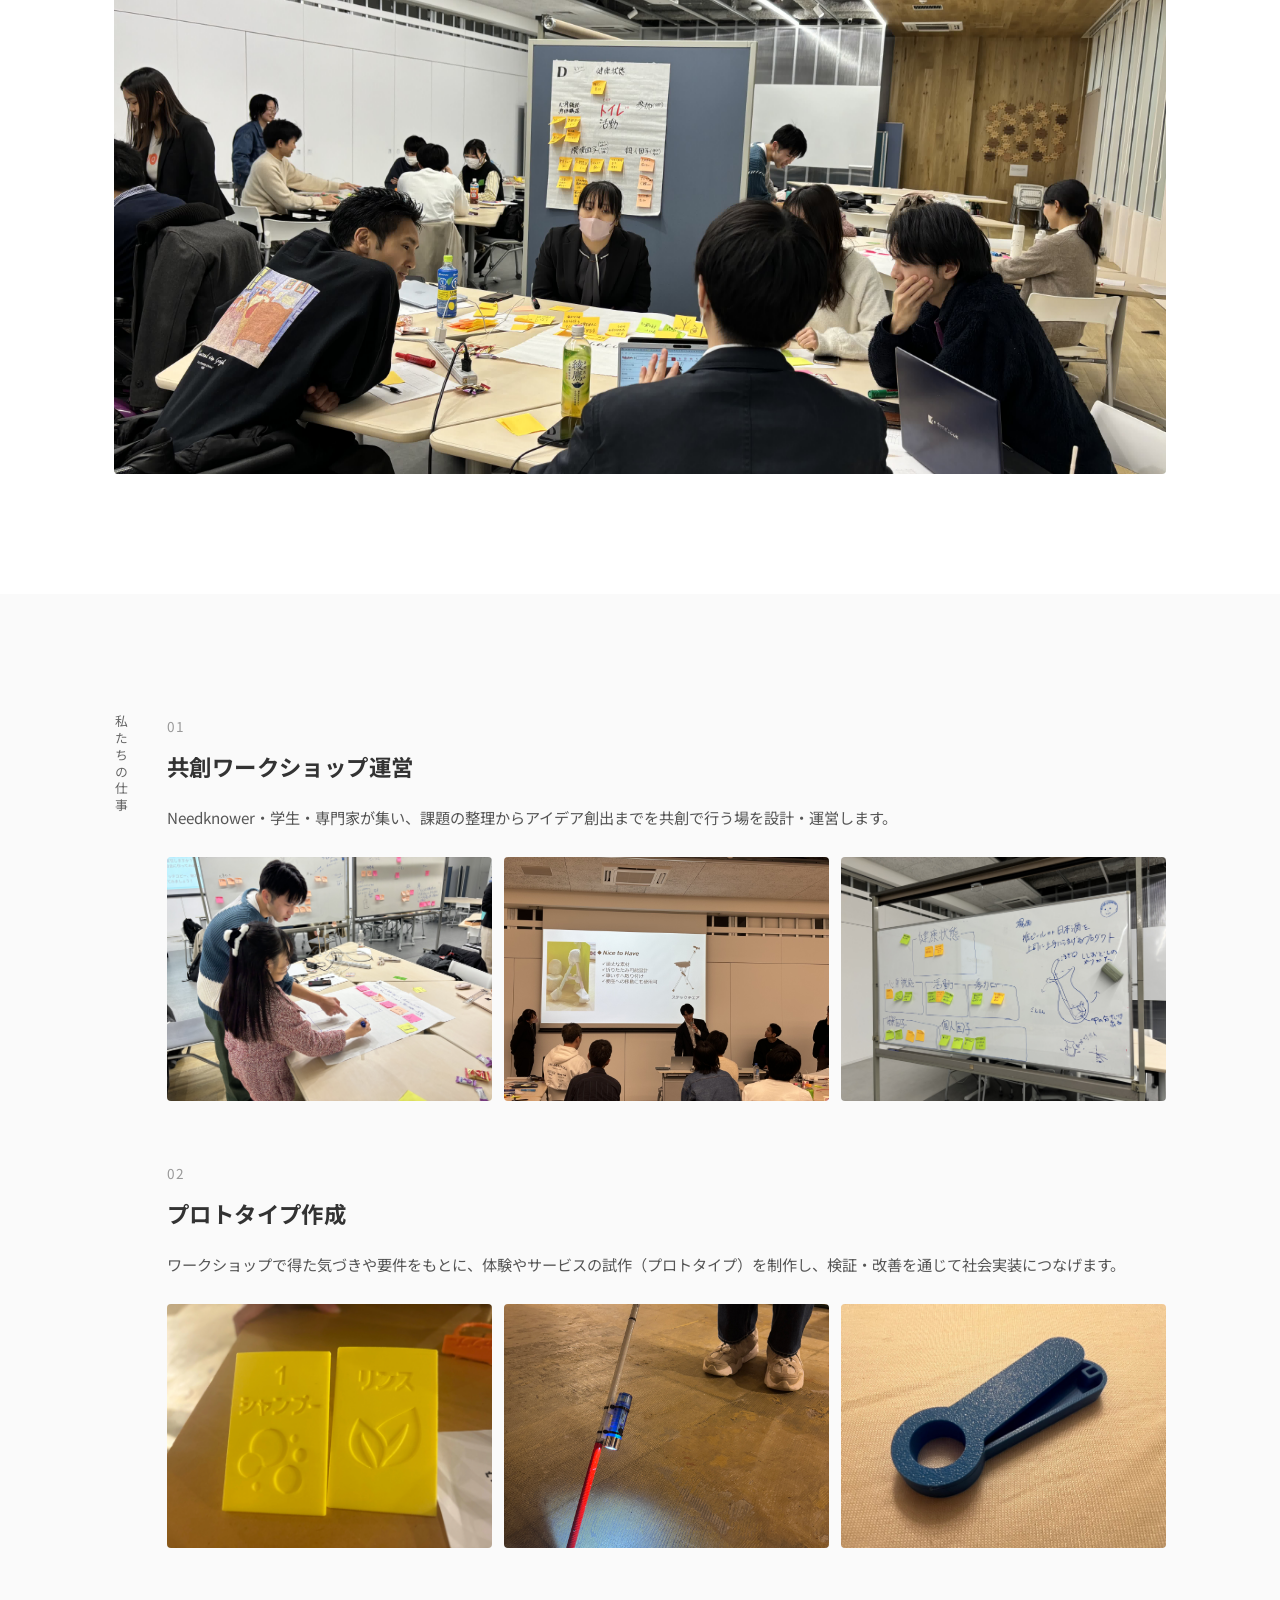
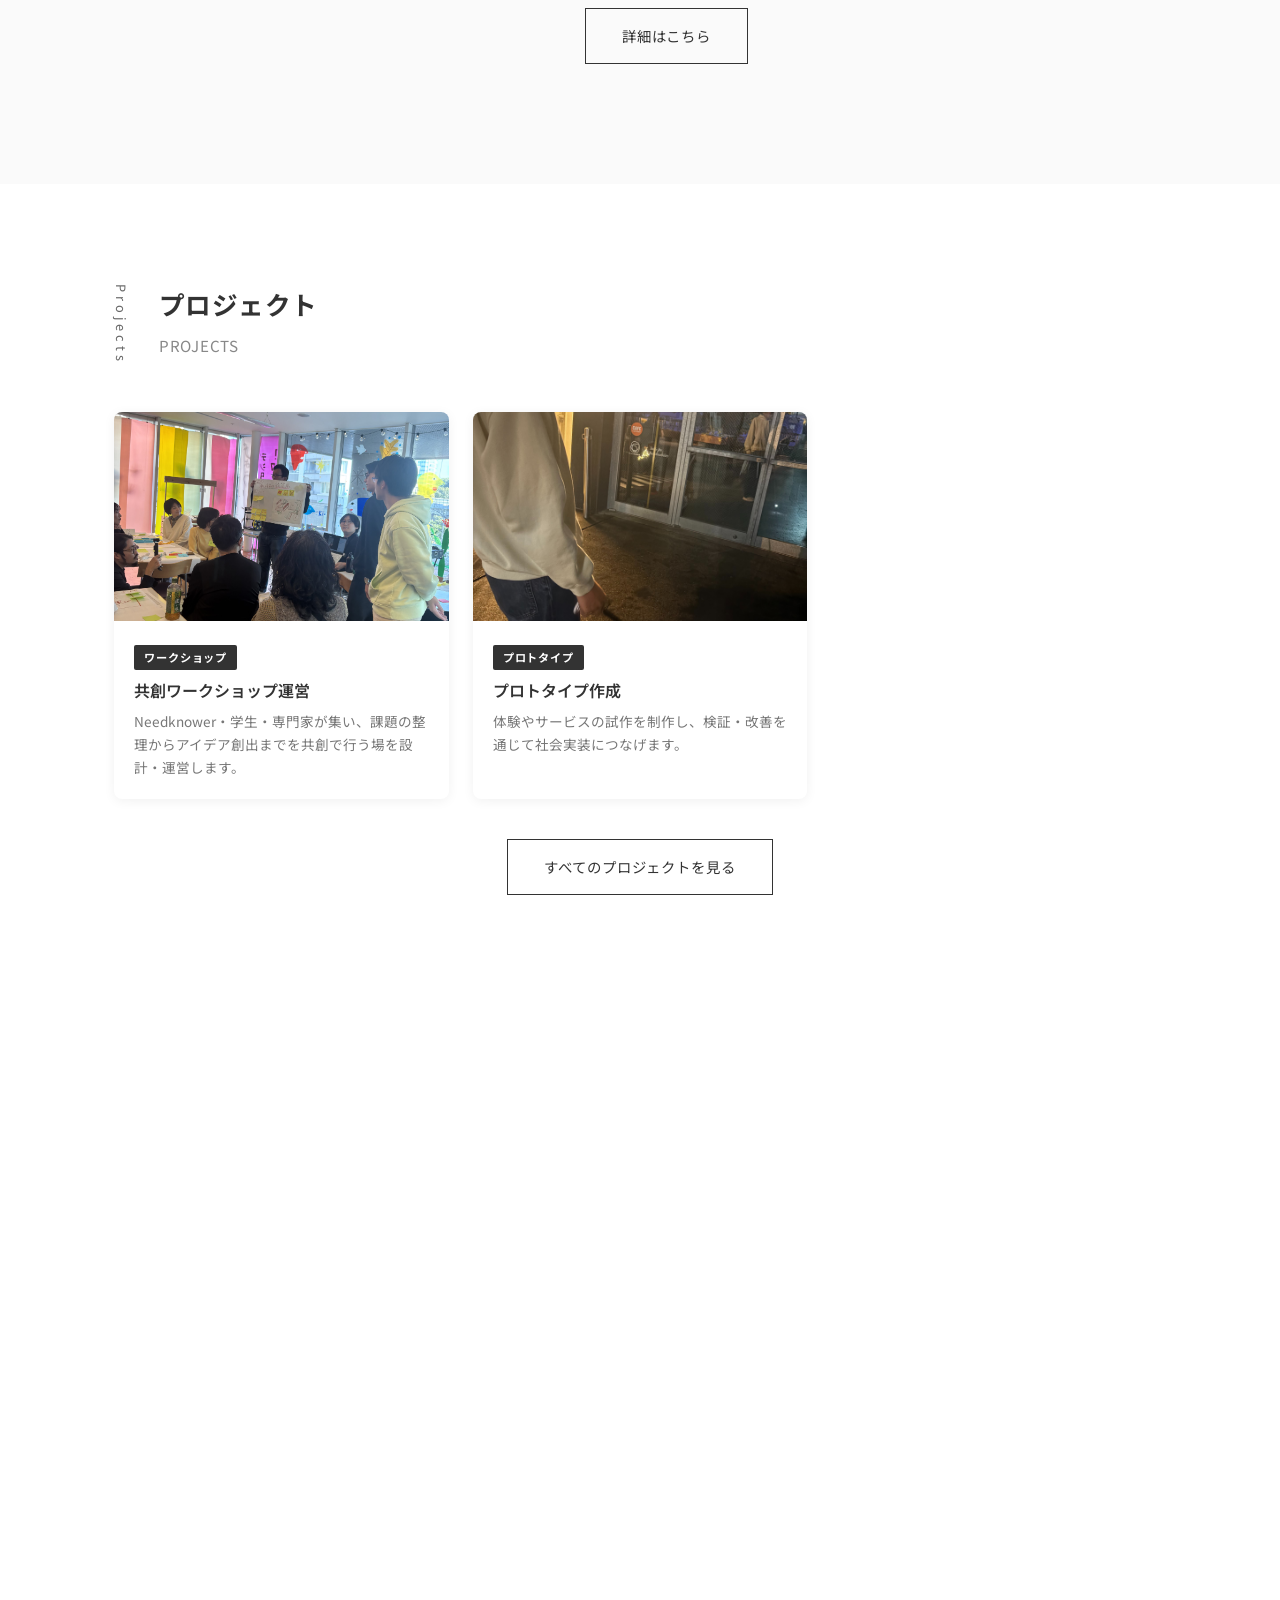
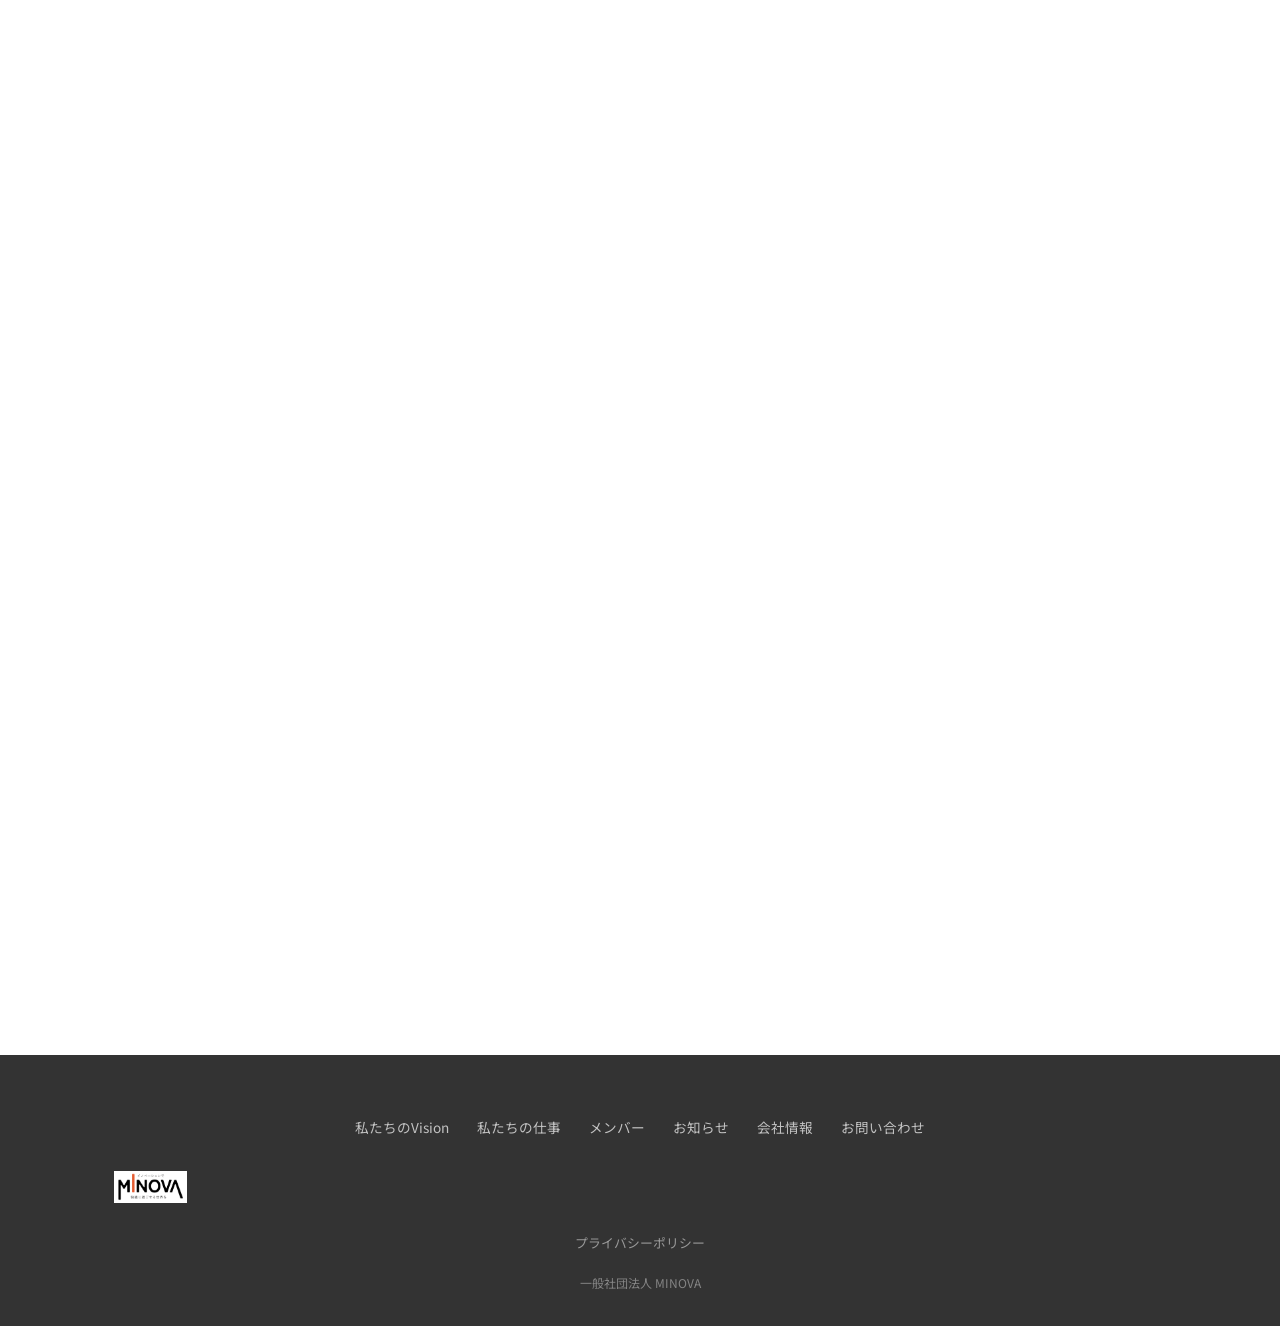
==== commit b75ef815: "プロジェクトカードに写真を追加（Workshop-5, prototype-4） Co-Authored-By: Claude Opus 4.6 (1M context) <noreply@anthr" ====
--- a/index.html
+++ b/index.html
@@ -124,7 +124,7 @@
       <div class="cards-grid" id="projectCards">
         <!-- 仮データ（CMSから取得できない場合のフォールバック） -->
         <div class="card">
-          <div class="card__image card__image--placeholder">仮画像</div>
+          <img src="assets/images/Workshop-5.jpg" alt="共創ワークショップ運営" class="card__image">
           <div class="card__body">
             <span class="card__category">ワークショップ</span>
             <h3 class="card__title">共創ワークショップ運営</h3>
@@ -132,7 +132,7 @@
           </div>
         </div>
         <div class="card">
-          <div class="card__image card__image--placeholder">仮画像</div>
+          <img src="assets/images/prototype-4.jpg" alt="プロトタイプ作成" class="card__image">
           <div class="card__body">
             <span class="card__category">プロトタイプ</span>
             <h3 class="card__title">プロトタイプ作成</h3>
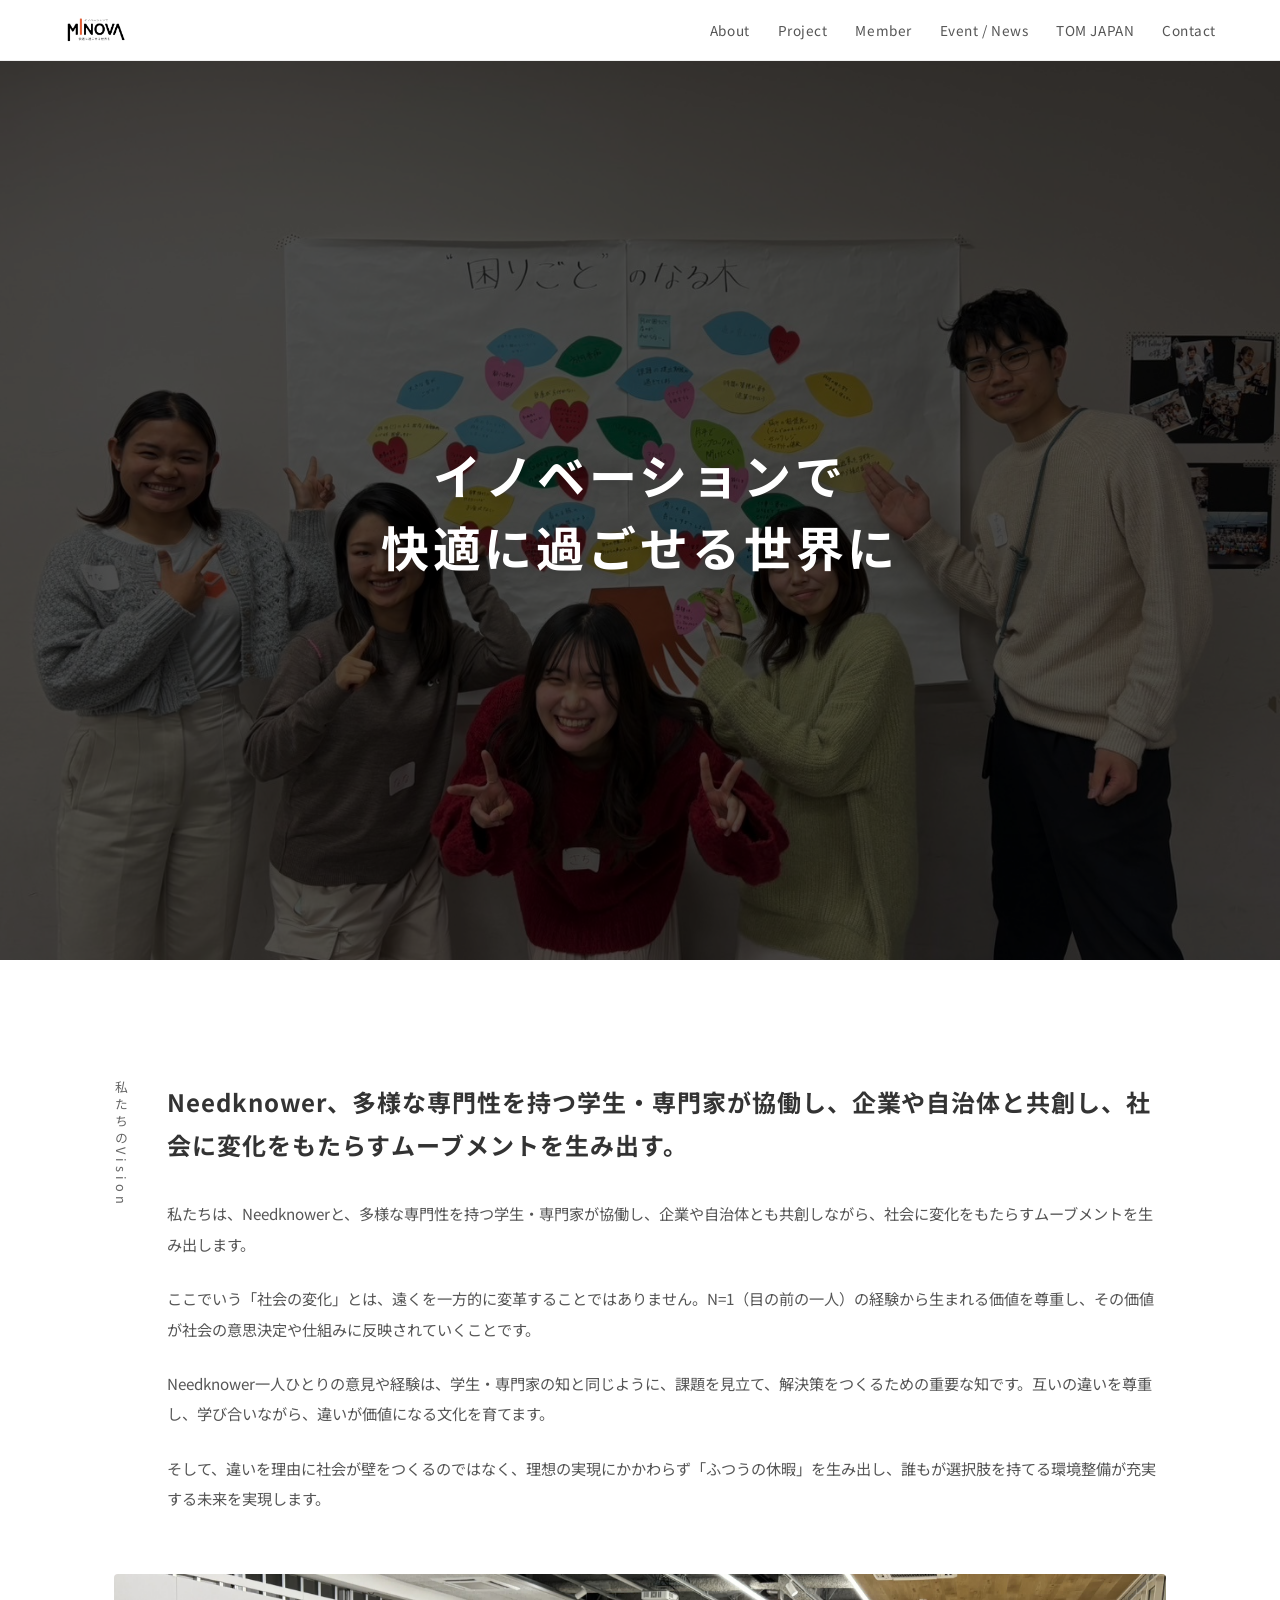
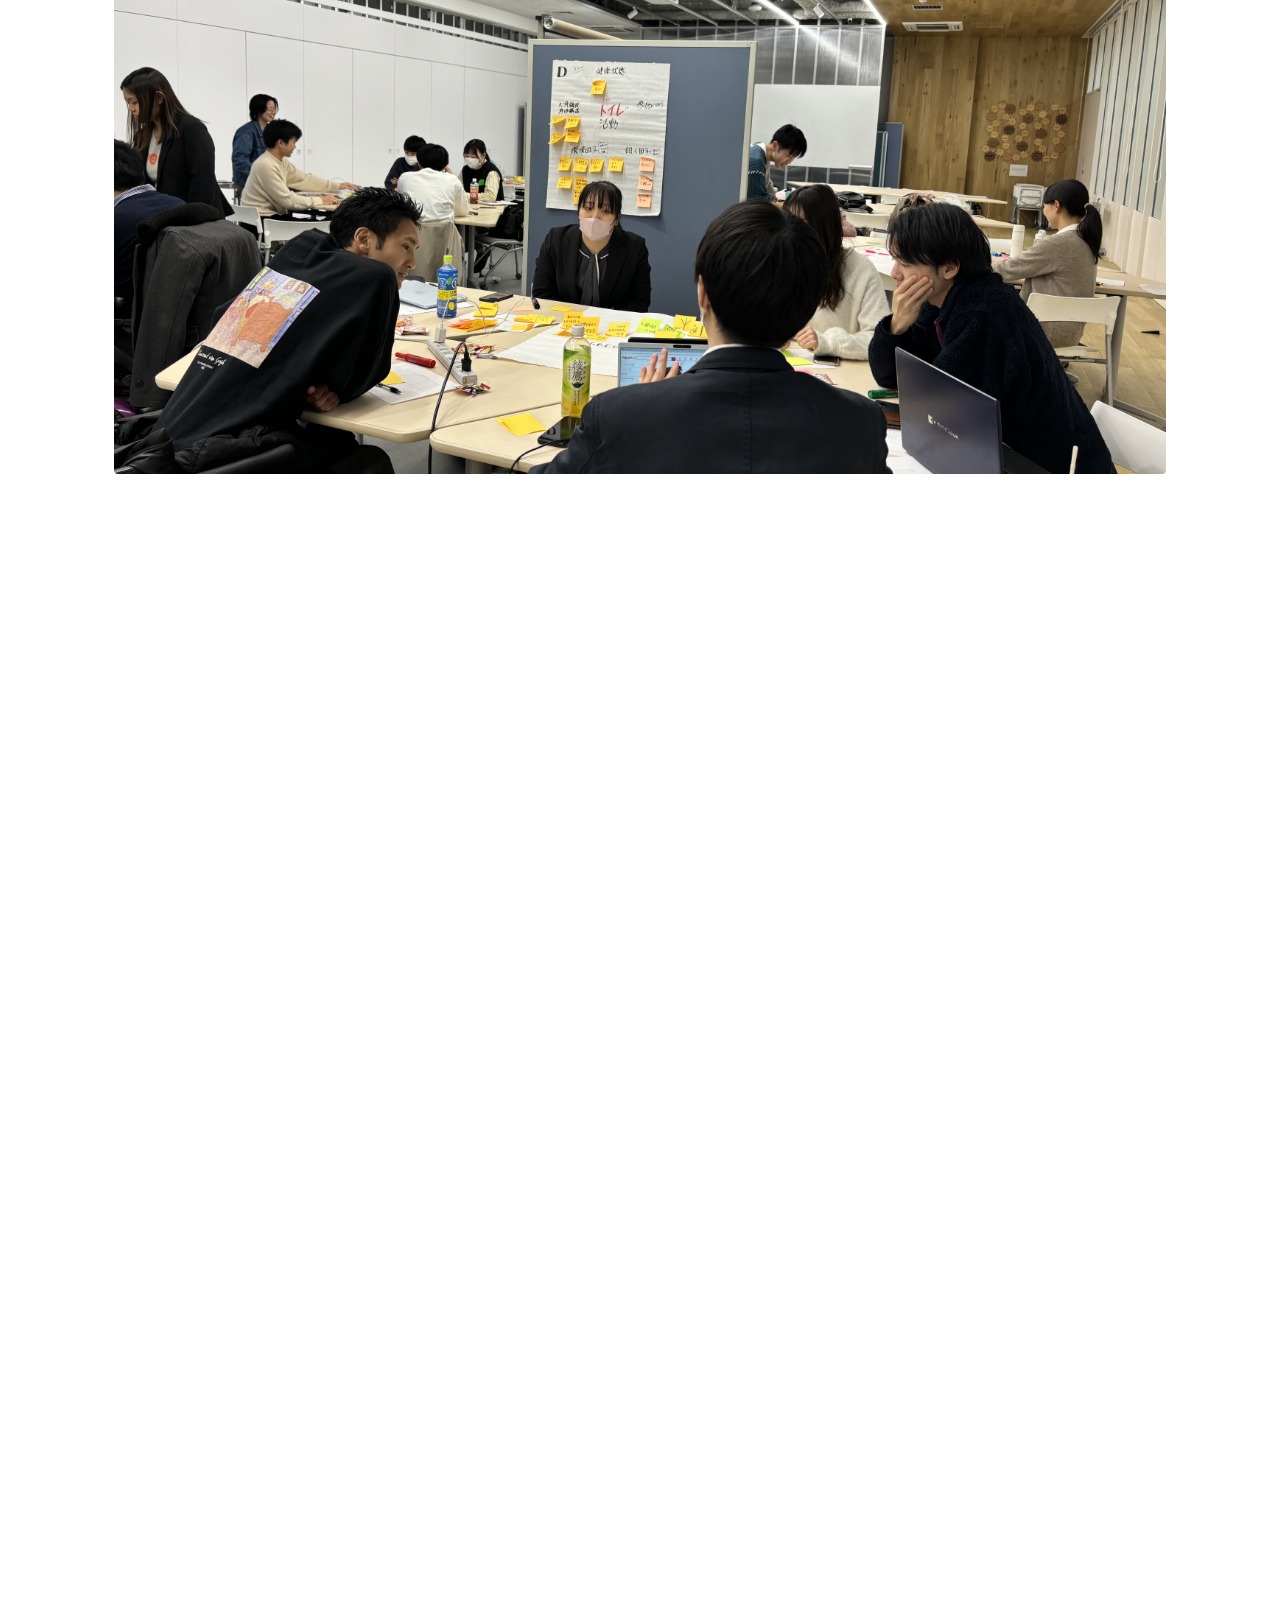
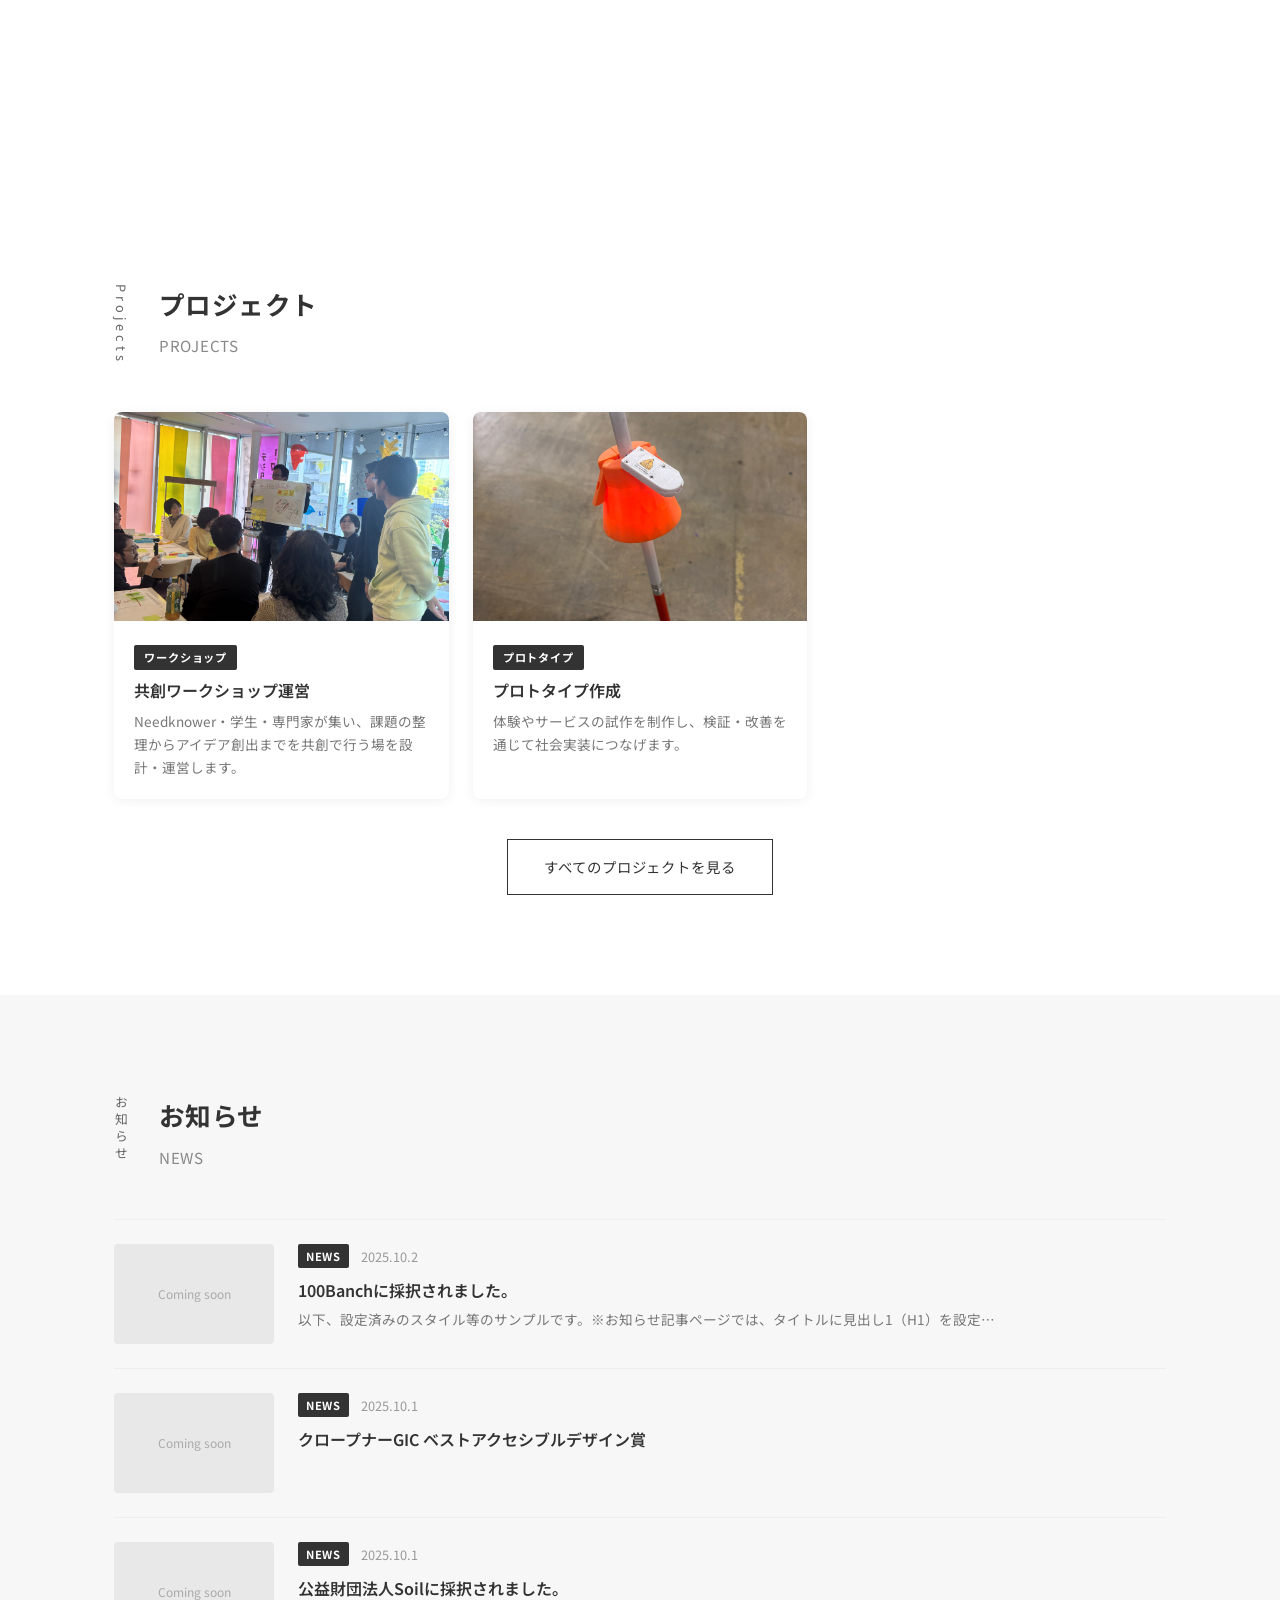
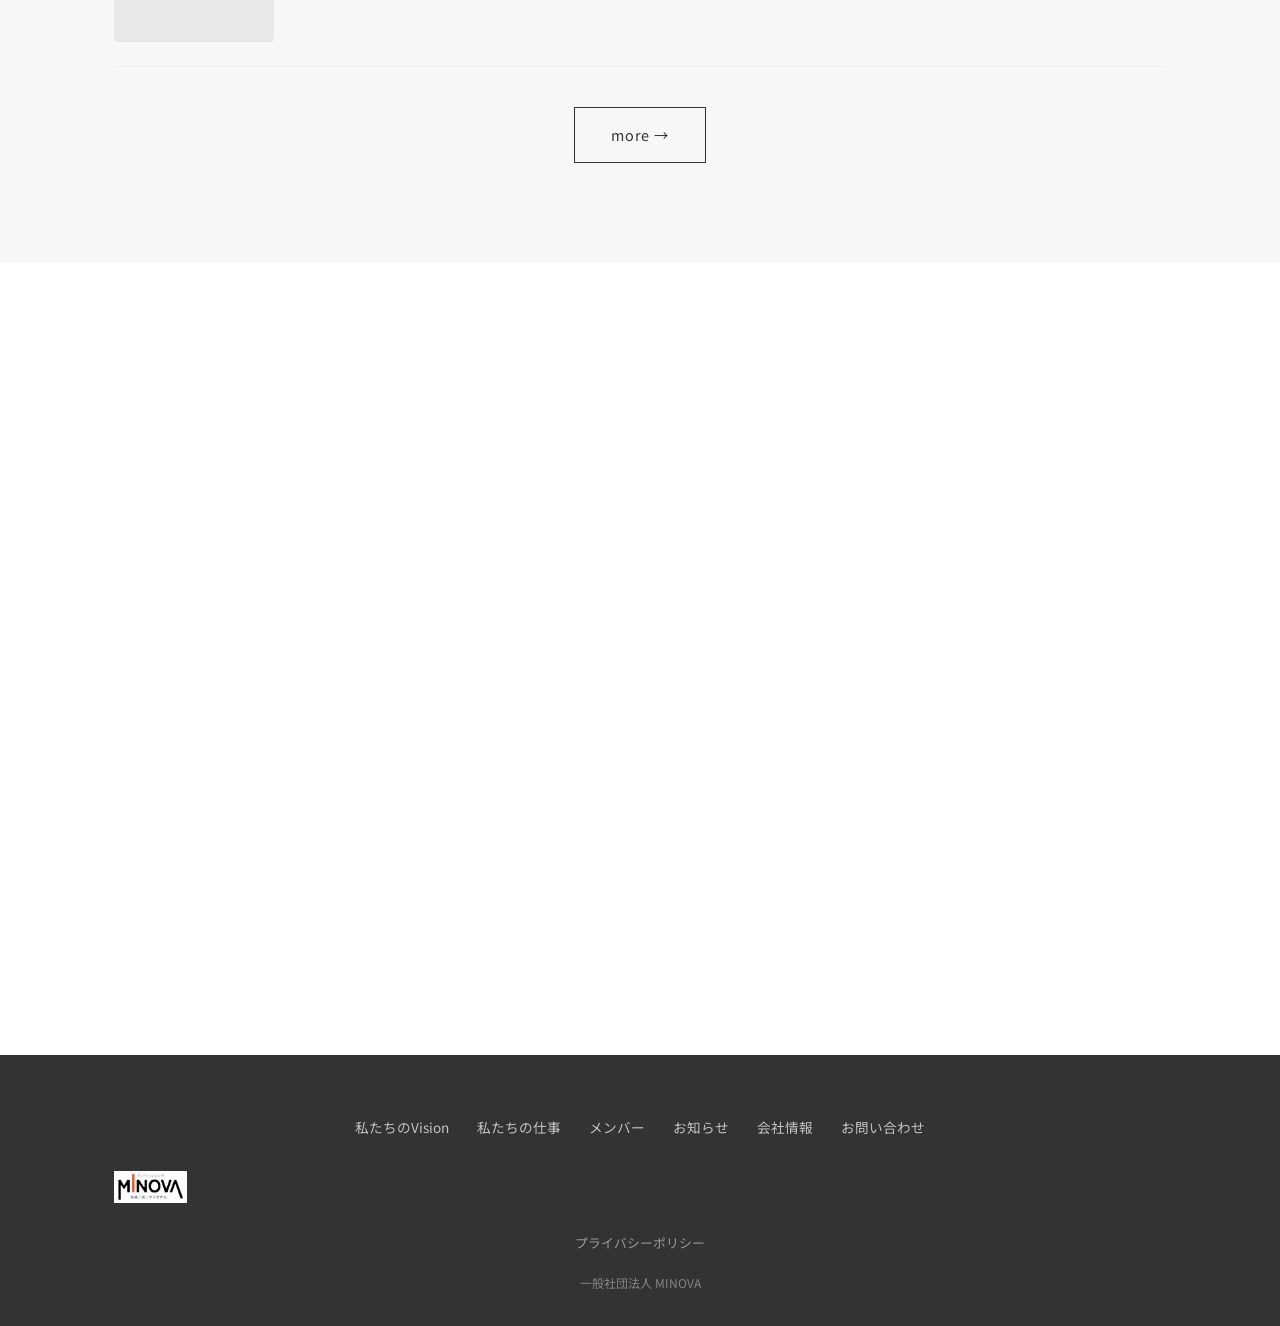
==== commit 13f3d1fd: "TopページとTOM JAPANページにTOM JAPANロゴを適用 Co-Authored-By: Claude Opus 4.6 (1M context) <noreply@anthropic.c" ====
--- a/index.html
+++ b/index.html
@@ -197,10 +197,7 @@
   <section class="tom-japan-banner fade-in">
     <div class="container">
       <div class="tom-japan-banner__inner">
-        <div class="tom-japan-banner__image tom-japan-banner__image--placeholder">
-          <!-- 仮画像：TOM JAPANの活動写真 -->
-          TOM JAPAN 活動写真（仮画像）
-        </div>
+        <img src="assets/images/TOM JAPAN_logo.jpg" alt="TOM JAPAN" class="tom-japan-banner__image">
         <div class="tom-japan-banner__content">
           <h2 class="tom-japan-banner__title">TOM JAPAN</h2>
           <p class="tom-japan-banner__text">MINOVAと連携する学生団体。Need-Knower、学生、専門家をつなぐ共創活動を行っています。学生メンバーが主体的に活動し、社会課題の解決に取り組んでいます。</p>
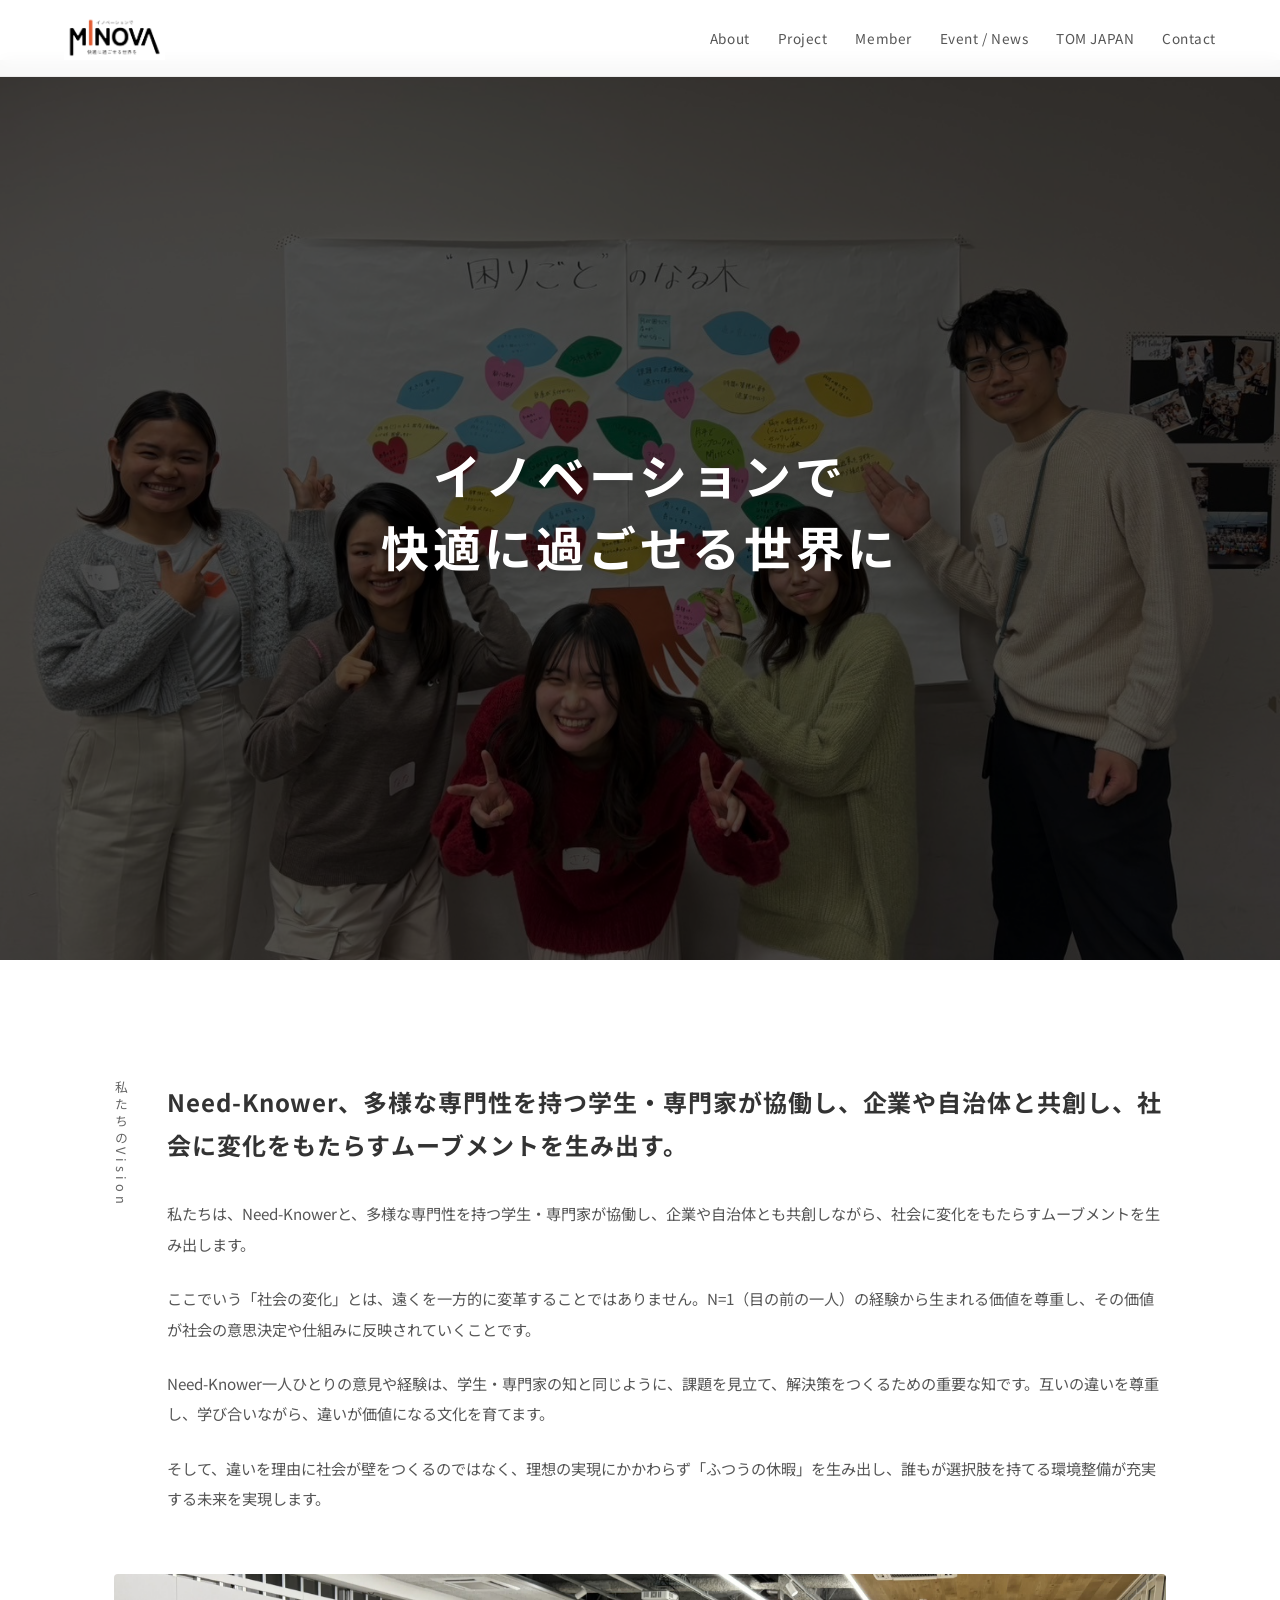
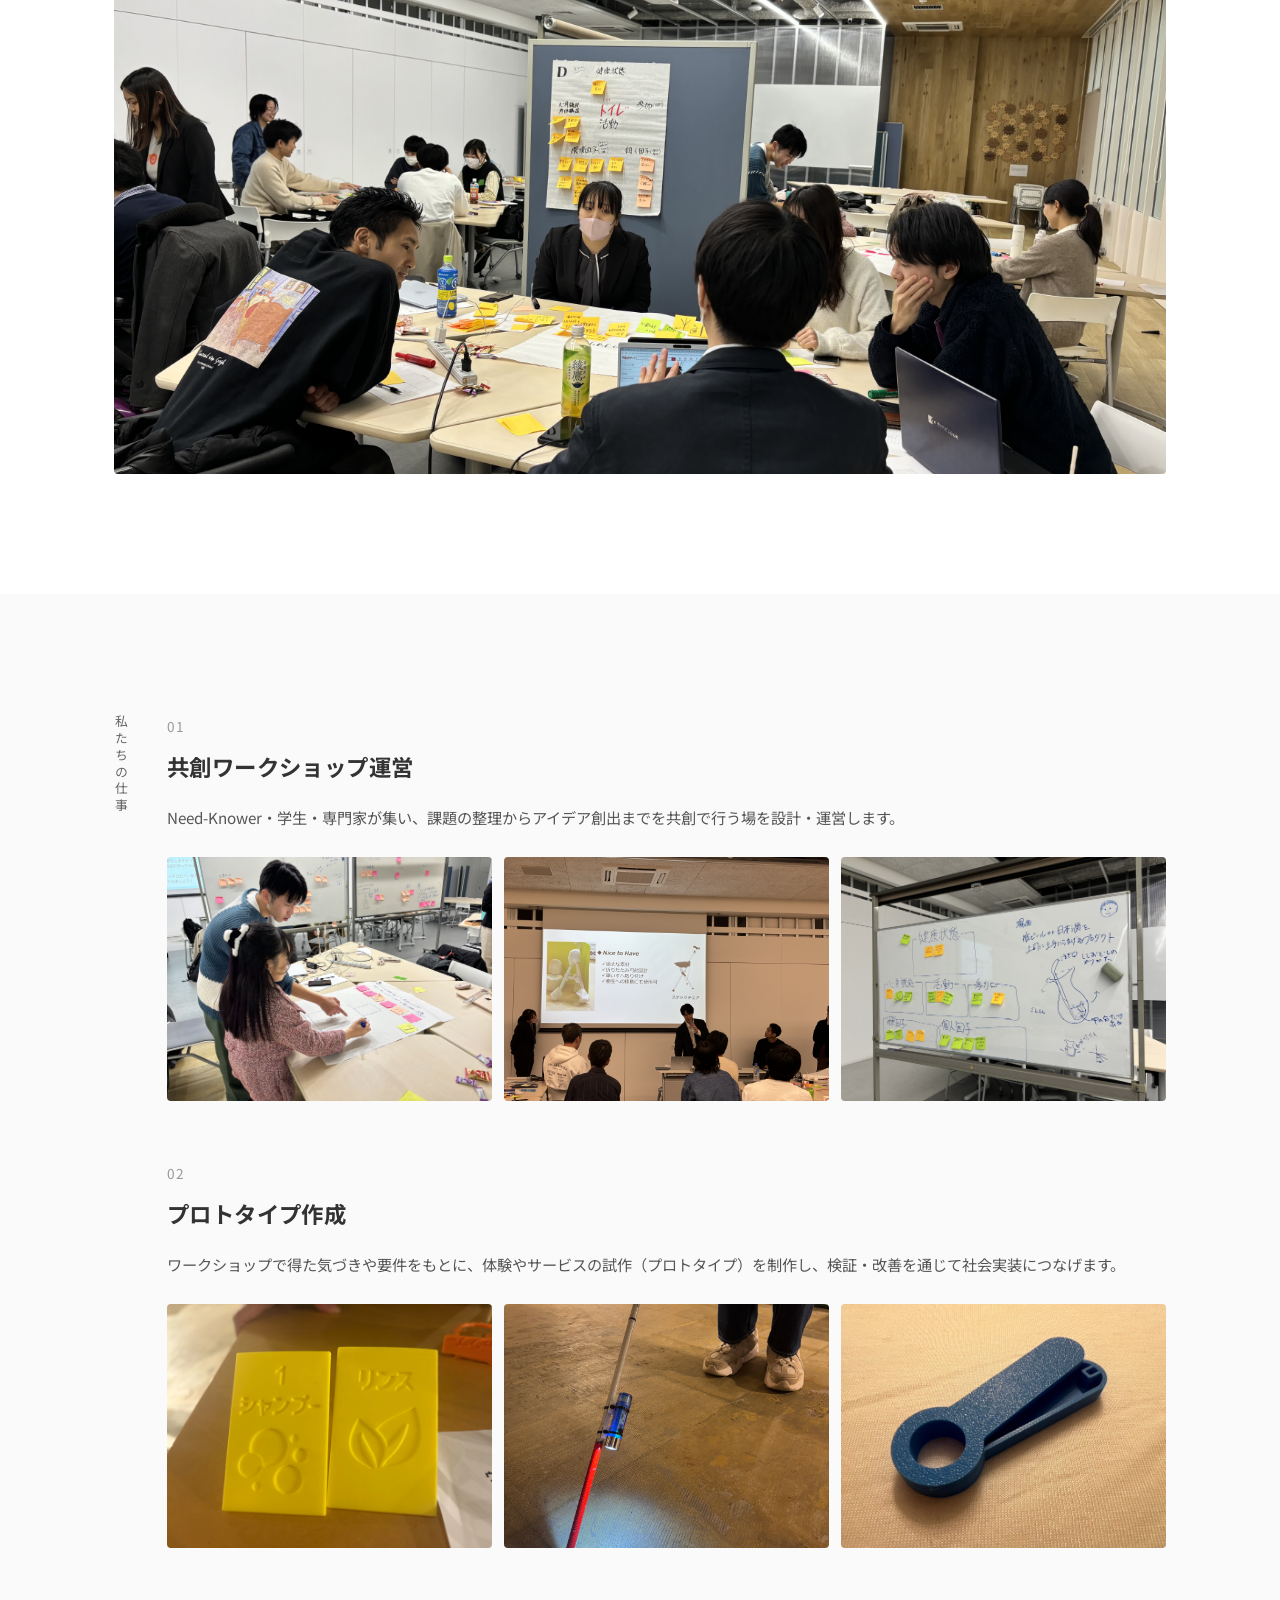
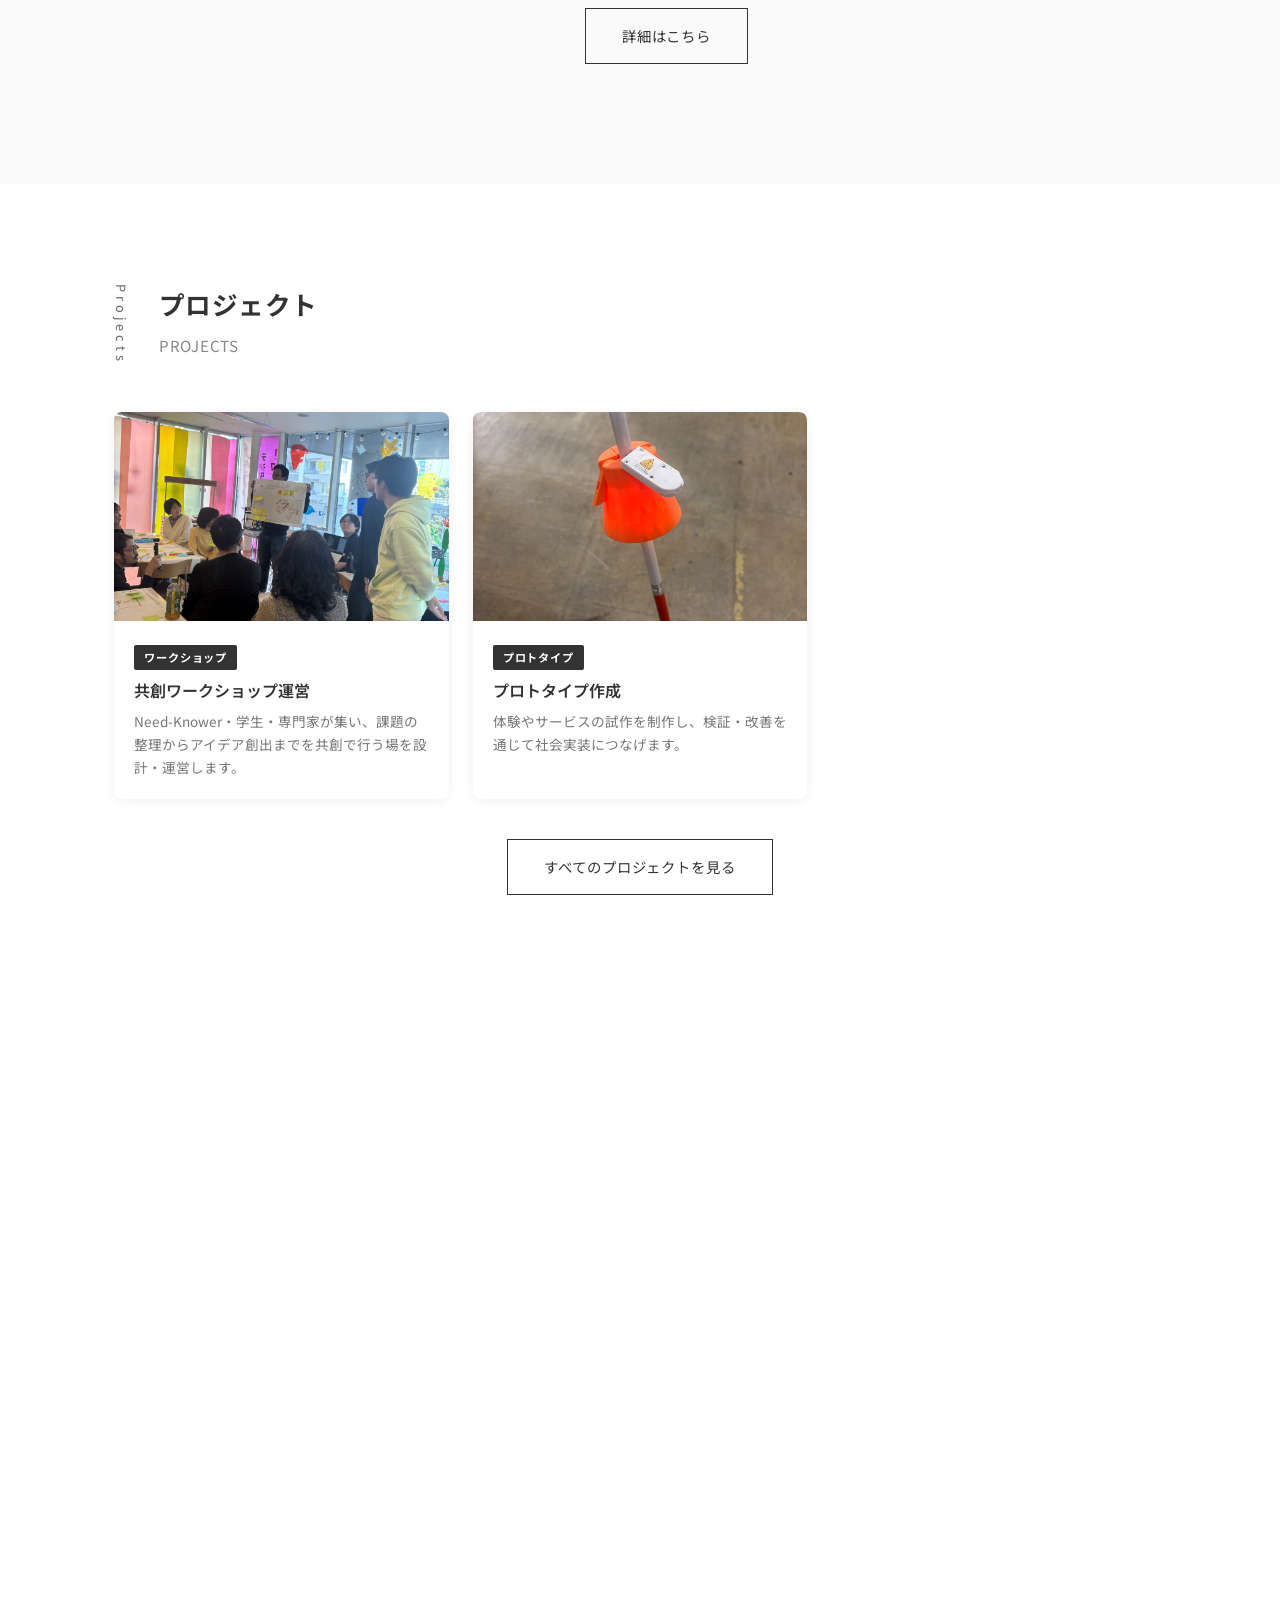
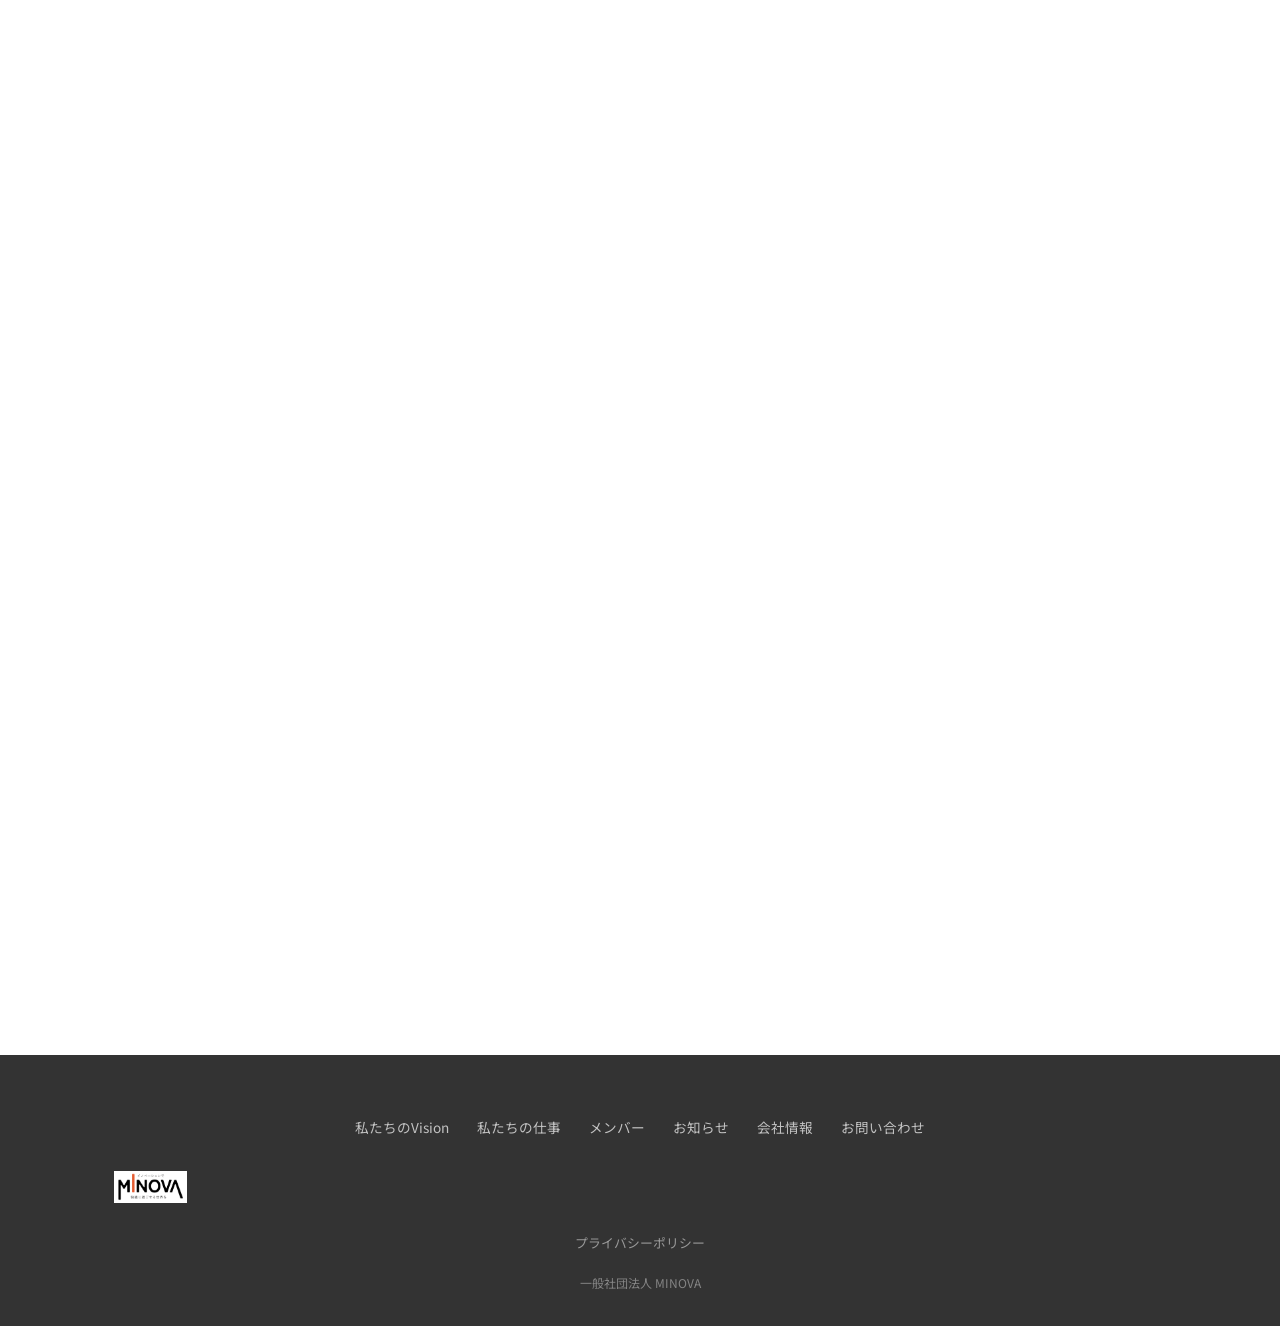
==== commit 67f9e491: "NeedknowerをNeed-Knowerに統一 Co-Authored-By: Claude Opus 4.6 (1M context) <noreply@anthropic.com>" ====
--- a/index.html
+++ b/index.html
@@ -4,10 +4,10 @@
   <meta charset="UTF-8">
   <meta name="viewport" content="width=device-width, initial-scale=1.0">
   <title>一般社団法人MINOVA | イノベーションで快適に過ごせる世界に</title>
-  <meta name="description" content="一般社団法人MINOVAは、Needknower、多様な専門性を持つ学生・専門家が協働し、企業や自治体と共創し、社会に変化をもたらすムーブメントを生み出します。">
+  <meta name="description" content="一般社団法人MINOVAは、Need-Knower、多様な専門性を持つ学生・専門家が協働し、企業や自治体と共創し、社会に変化をもたらすムーブメントを生み出します。">
   <!-- OGP -->
   <meta property="og:title" content="一般社団法人MINOVA | イノベーションで快適に過ごせる世界に">
-  <meta property="og:description" content="Needknower、多様な専門性を持つ学生・専門家が協働し、企業や自治体と共創し、社会に変化をもたらすムーブメントを生み出します。">
+  <meta property="og:description" content="Need-Knower、多様な専門性を持つ学生・専門家が協働し、企業や自治体と共創し、社会に変化をもたらすムーブメントを生み出します。">
   <meta property="og:type" content="website">
   <meta property="og:url" content="">
   <meta property="og:image" content="">
@@ -62,11 +62,11 @@
       <div class="vision__inner">
         <div class="section-label">私たちのVision</div>
         <div class="vision__content">
-          <h2 class="vision__heading">Needknower、多様な専門性を持つ学生・専門家が協働し、企業や自治体と共創し、社会に変化をもたらすムーブメントを生み出す。</h2>
+          <h2 class="vision__heading">Need-Knower、多様な専門性を持つ学生・専門家が協働し、企業や自治体と共創し、社会に変化をもたらすムーブメントを生み出す。</h2>
           <div class="vision__text">
-            <p>私たちは、Needknowerと、多様な専門性を持つ学生・専門家が協働し、企業や自治体とも共創しながら、社会に変化をもたらすムーブメントを生み出します。</p>
+            <p>私たちは、Need-Knowerと、多様な専門性を持つ学生・専門家が協働し、企業や自治体とも共創しながら、社会に変化をもたらすムーブメントを生み出します。</p>
             <p>ここでいう「社会の変化」とは、遠くを一方的に変革することではありません。N=1（目の前の一人）の経験から生まれる価値を尊重し、その価値が社会の意思決定や仕組みに反映されていくことです。</p>
-            <p>Needknower一人ひとりの意見や経験は、学生・専門家の知と同じように、課題を見立て、解決策をつくるための重要な知です。互いの違いを尊重し、学び合いながら、違いが価値になる文化を育てます。</p>
+            <p>Need-Knower一人ひとりの意見や経験は、学生・専門家の知と同じように、課題を見立て、解決策をつくるための重要な知です。互いの違いを尊重し、学び合いながら、違いが価値になる文化を育てます。</p>
             <p>そして、違いを理由に社会が壁をつくるのではなく、理想の実現にかかわらず「ふつうの休暇」を生み出し、誰もが選択肢を持てる環境整備が充実する未来を実現します。</p>
           </div>
         </div>
@@ -86,7 +86,7 @@
           <div class="work__item">
             <p class="work__number">01</p>
             <h3 class="work__item-title">共創ワークショップ運営</h3>
-            <p class="work__item-text">Needknower・学生・専門家が集い、課題の整理からアイデア創出までを共創で行う場を設計・運営します。</p>
+            <p class="work__item-text">Need-Knower・学生・専門家が集い、課題の整理からアイデア創出までを共創で行う場を設計・運営します。</p>
             <div class="work__images">
               <img src="assets/images/Workshop-2.jpg" alt="ワークショップ風景">
               <img src="assets/images/Workshop-3.jpg" alt="ワークショップ風景">
@@ -128,7 +128,7 @@
           <div class="card__body">
             <span class="card__category">ワークショップ</span>
             <h3 class="card__title">共創ワークショップ運営</h3>
-            <p class="card__summary">Needknower・学生・専門家が集い、課題の整理からアイデア創出までを共創で行う場を設計・運営します。</p>
+            <p class="card__summary">Need-Knower・学生・専門家が集い、課題の整理からアイデア創出までを共創で行う場を設計・運営します。</p>
           </div>
         </div>
         <div class="card">
--- a/css/style.css
+++ b/css/style.css
@@ -128,7 +128,7 @@
 }
 
 .header__logo img {
-  height: 28px;
+  height: 44px;
   width: auto;
 }
 
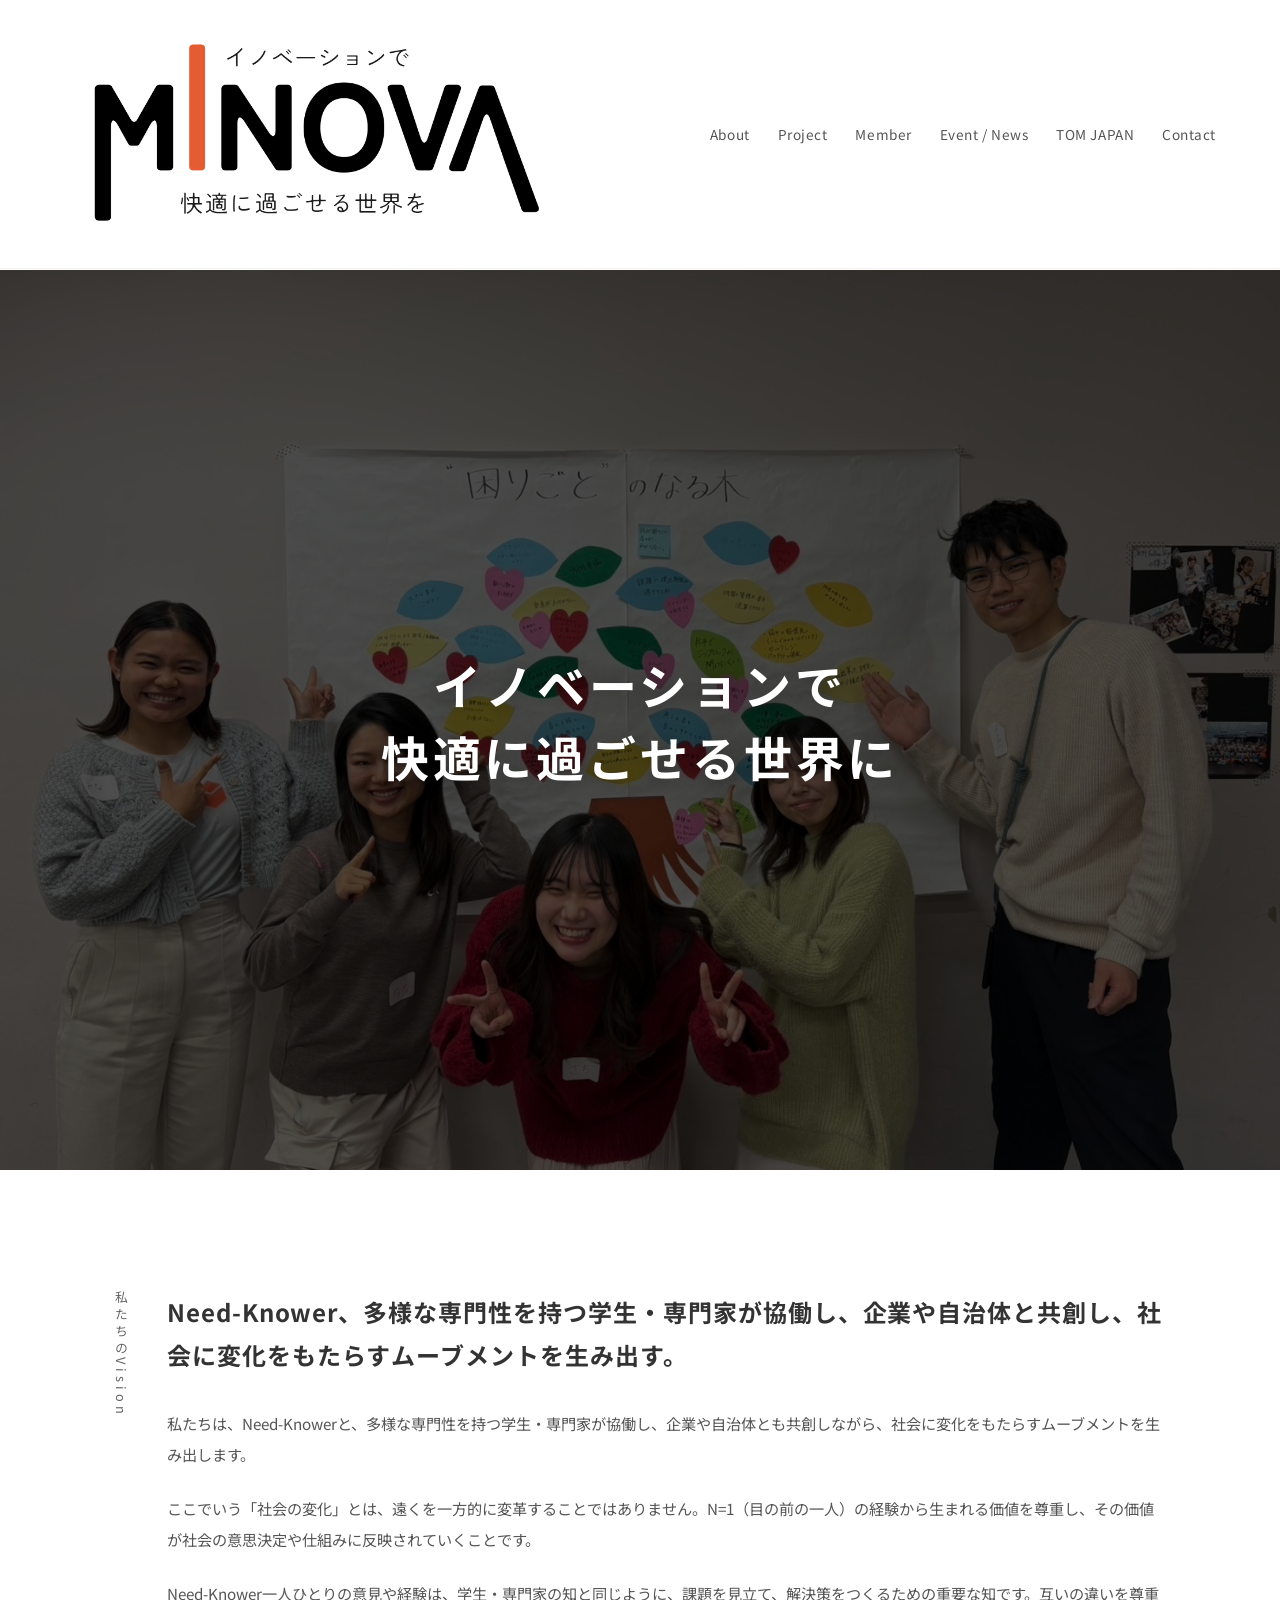
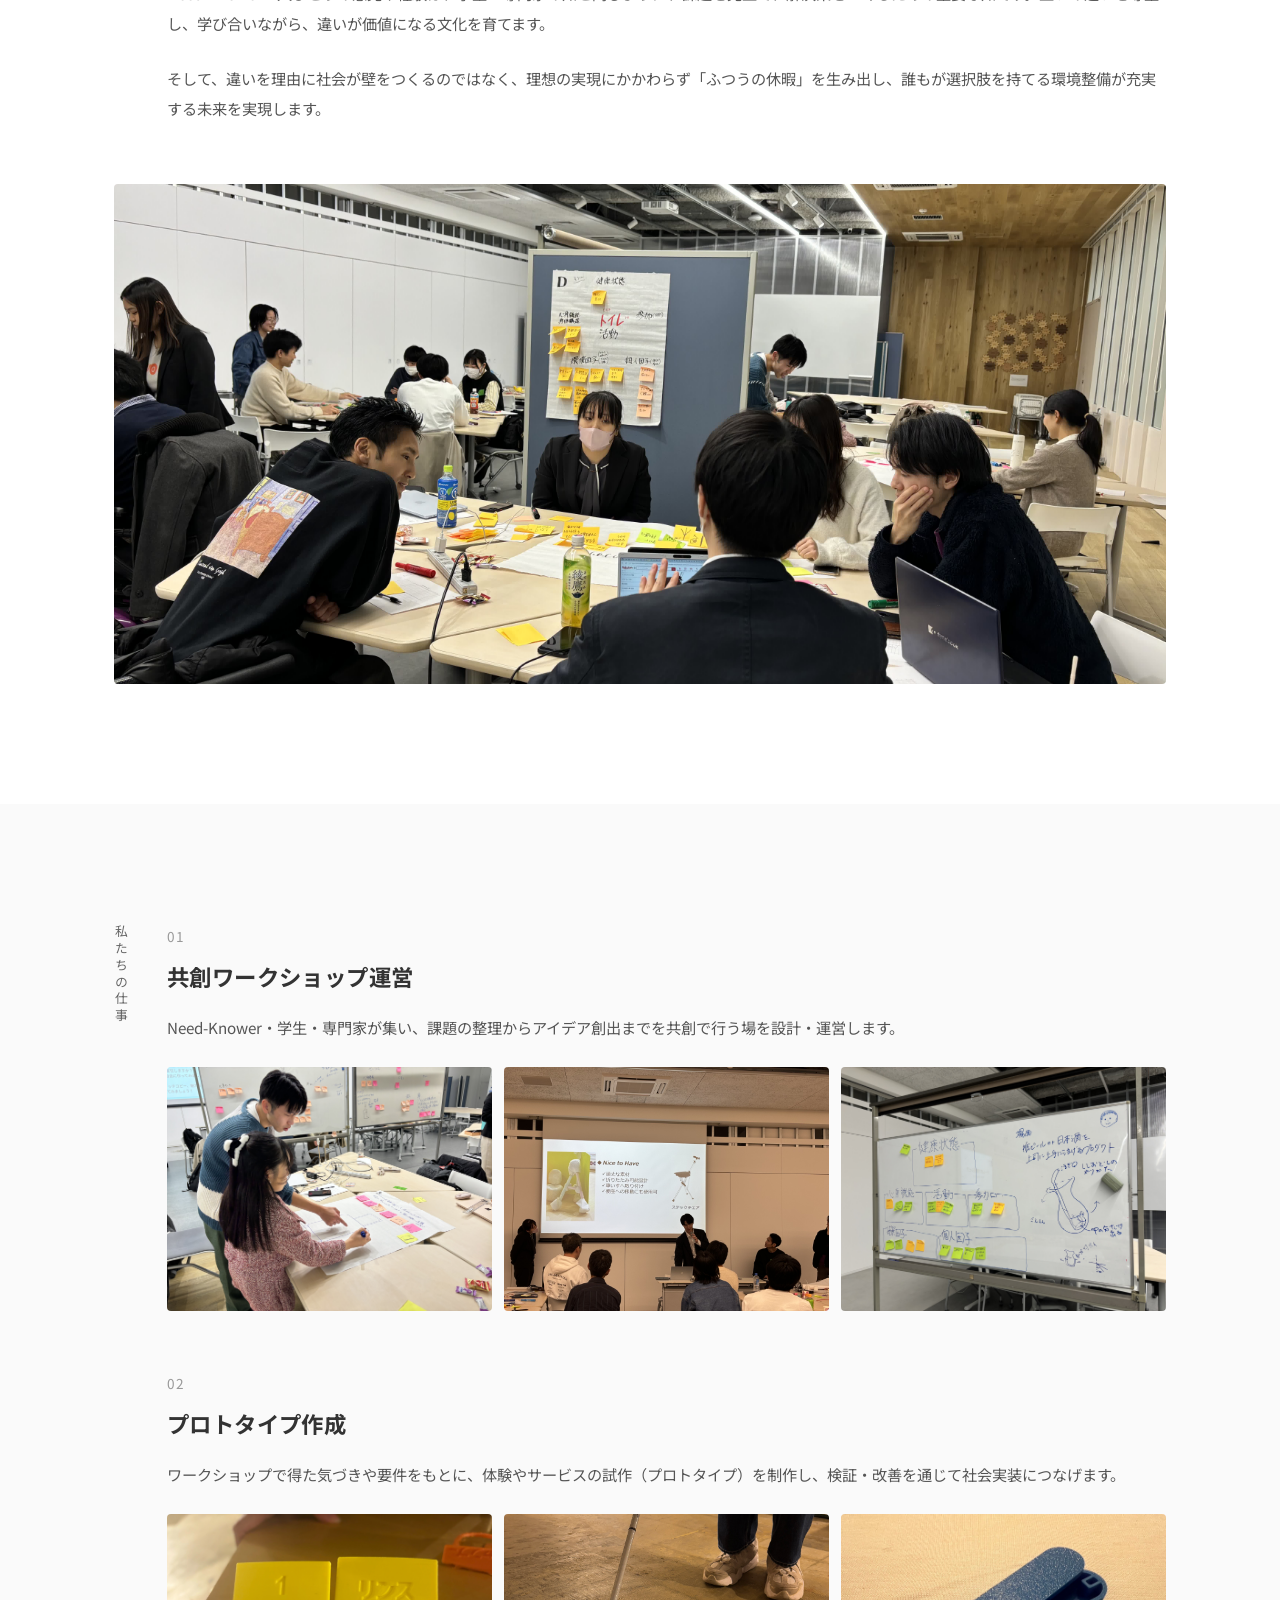
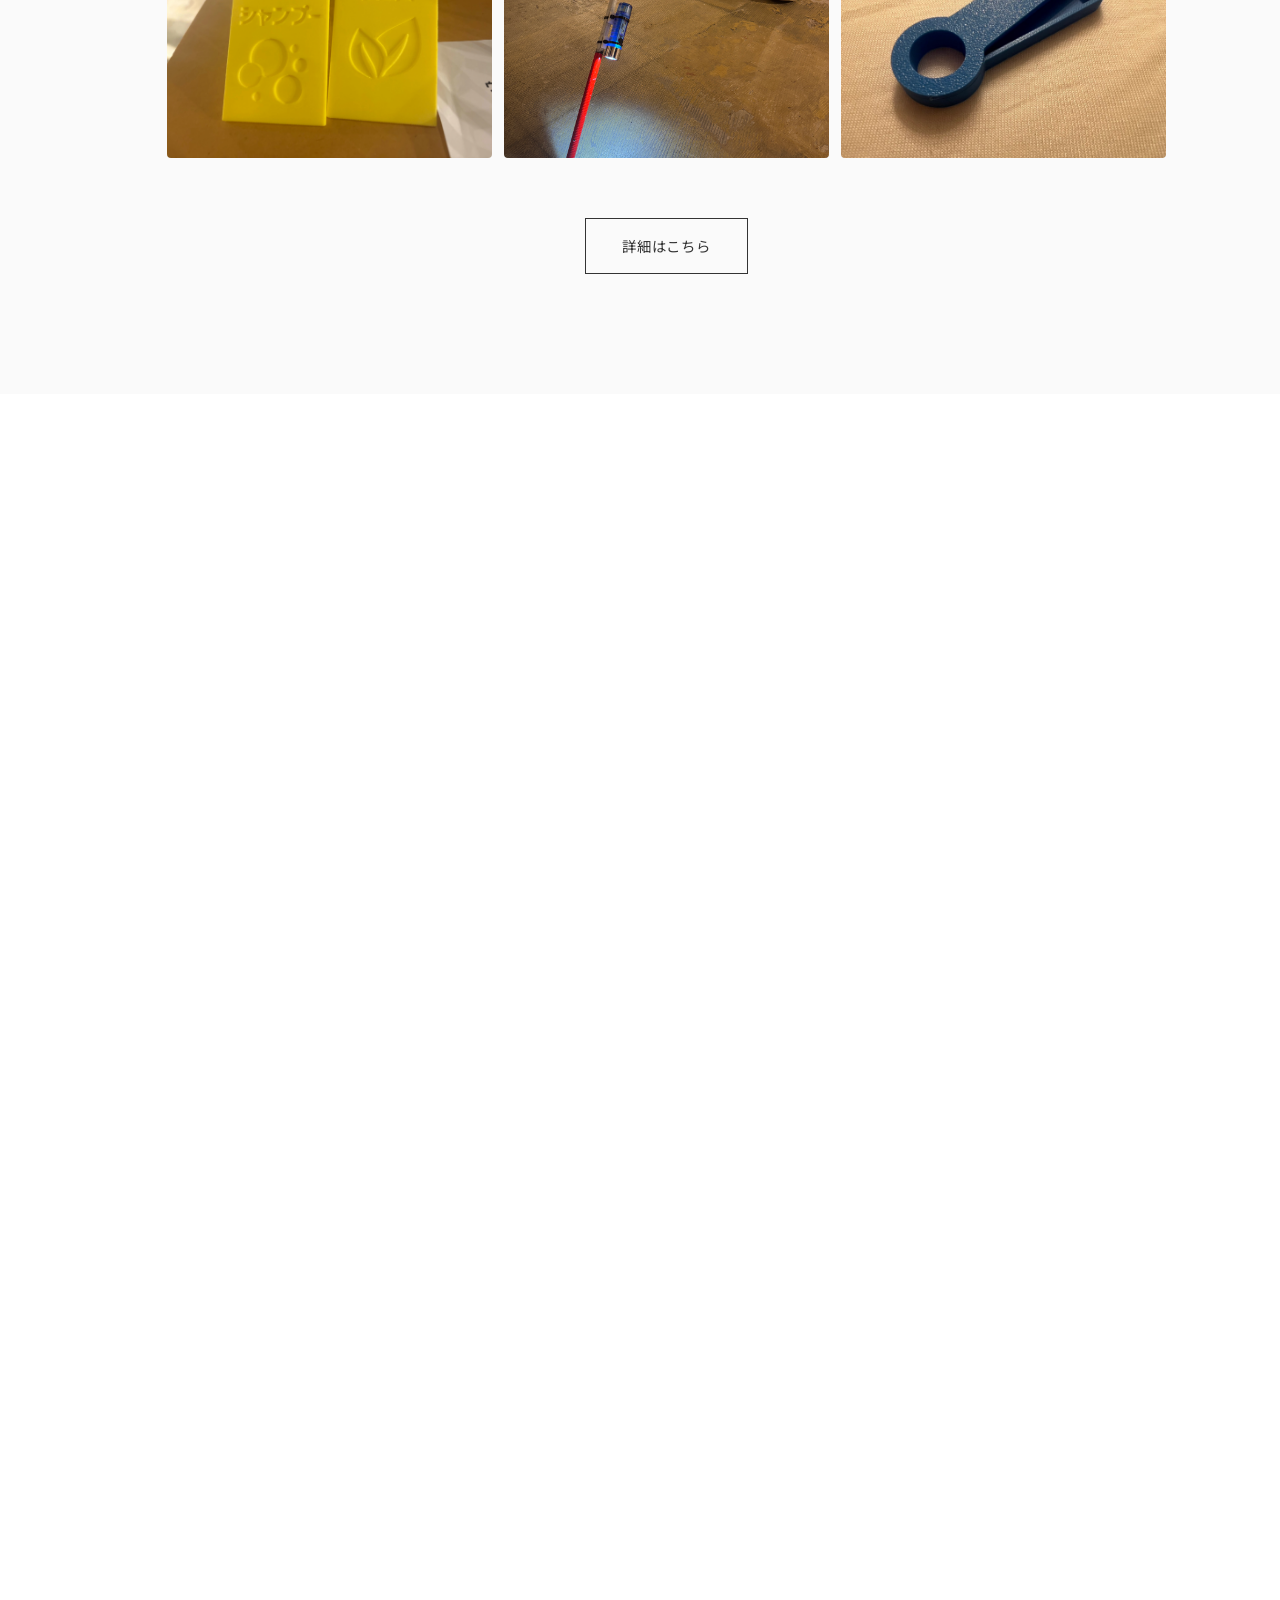
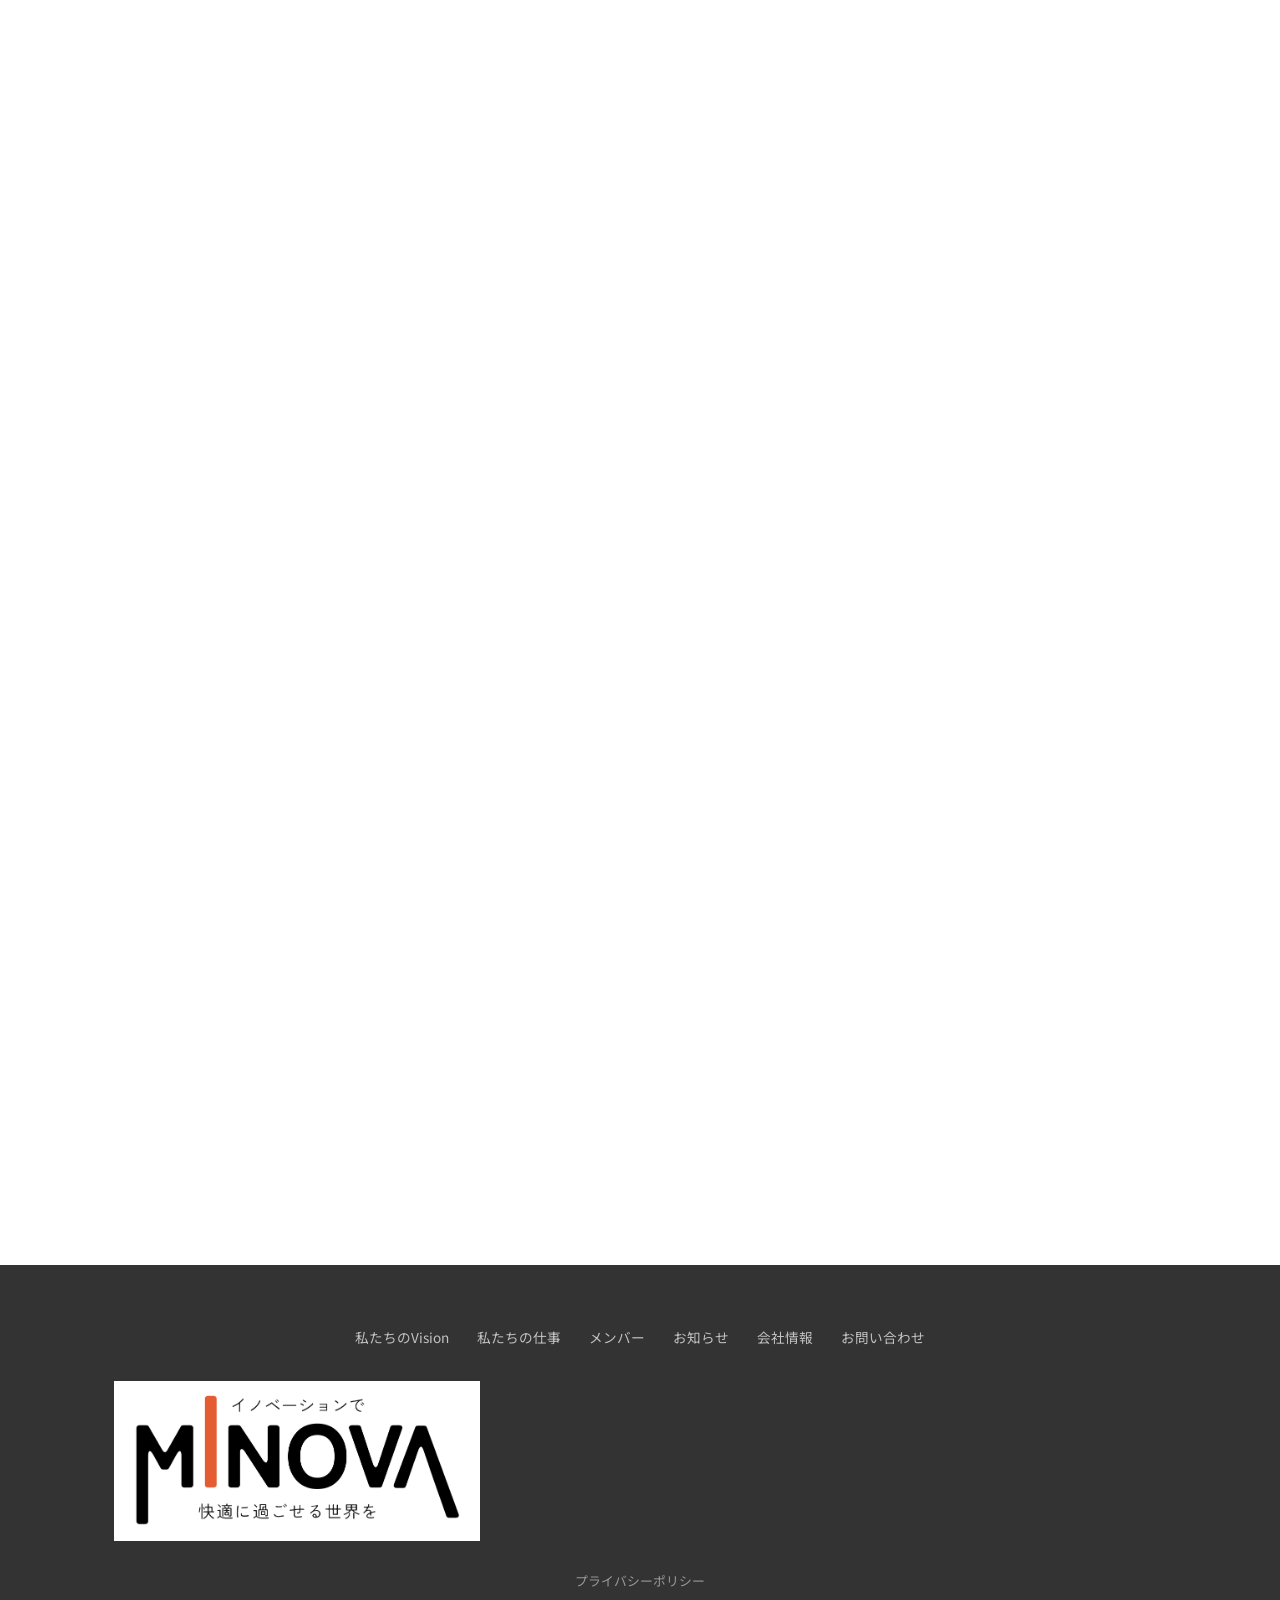
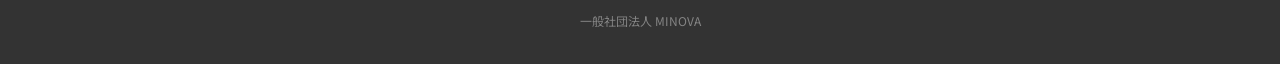
==== commit 7bc68b99: "ロゴを大幅に拡大（ヘッダー220px、フッター160px）、レイアウト調整 Co-Authored-By: Claude Opus 4.6 (1M context) <noreply@anthropi" ====
--- a/index.html
+++ b/index.html
@@ -227,7 +227,7 @@
         <a href="about.html#corporate-info">会社情報</a>
         <a href="contact.html">お問い合わせ</a>
       </nav>
-      <div class="footer__logo"><img src="assets/images/logo.png" alt="MINOVA" style="height: 32px;"></div>
+      <div class="footer__logo"><img src="assets/images/logo.png" alt="MINOVA" style="height: 160px;"></div>
       <div class="footer__links">
         <a href="privacy.html">プライバシーポリシー</a>
       </div>
--- a/css/style.css
+++ b/css/style.css
@@ -114,7 +114,7 @@
   justify-content: space-between;
   max-width: 1200px;
   margin: 0 auto;
-  padding: 16px 24px;
+  padding: 24px 24px;
 }
 
 .header__logo {
@@ -128,7 +128,7 @@
 }
 
 .header__logo img {
-  height: 44px;
+  height: 220px;
   width: auto;
 }
 
@@ -206,7 +206,7 @@
   align-items: center;
   justify-content: center;
   overflow: hidden;
-  margin-top: 60px;
+  margin-top: 270px;
   background: #000;
 }
 
@@ -869,7 +869,7 @@
 
 /* --- ページヘッダー（各ページ上部） --- */
 .page-header {
-  padding: 140px 0 60px;
+  padding: 300px 0 60px;
   text-align: center;
 }
 
@@ -1192,7 +1192,7 @@
 
   /* Page Header */
   .page-header {
-    padding: 110px 0 40px;
+    padding: 200px 0 40px;
   }
 
   .page-header__title {
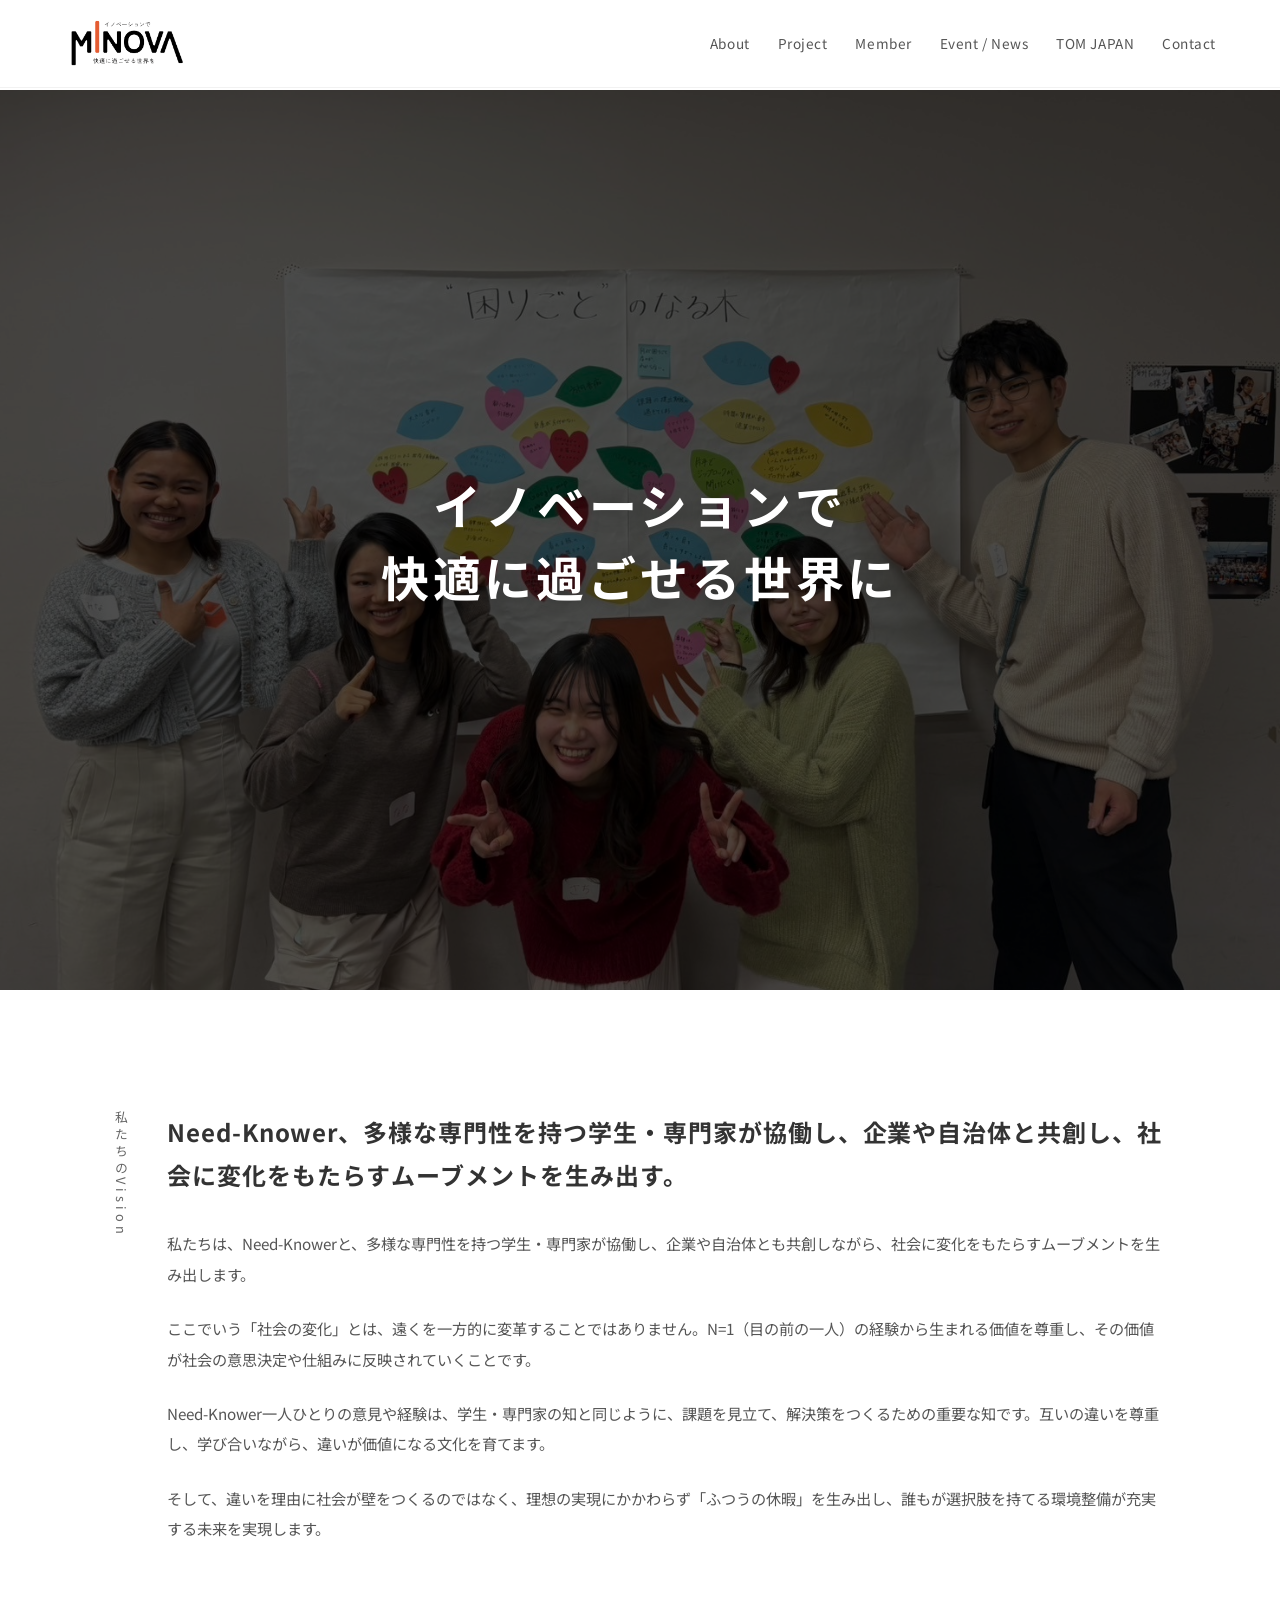
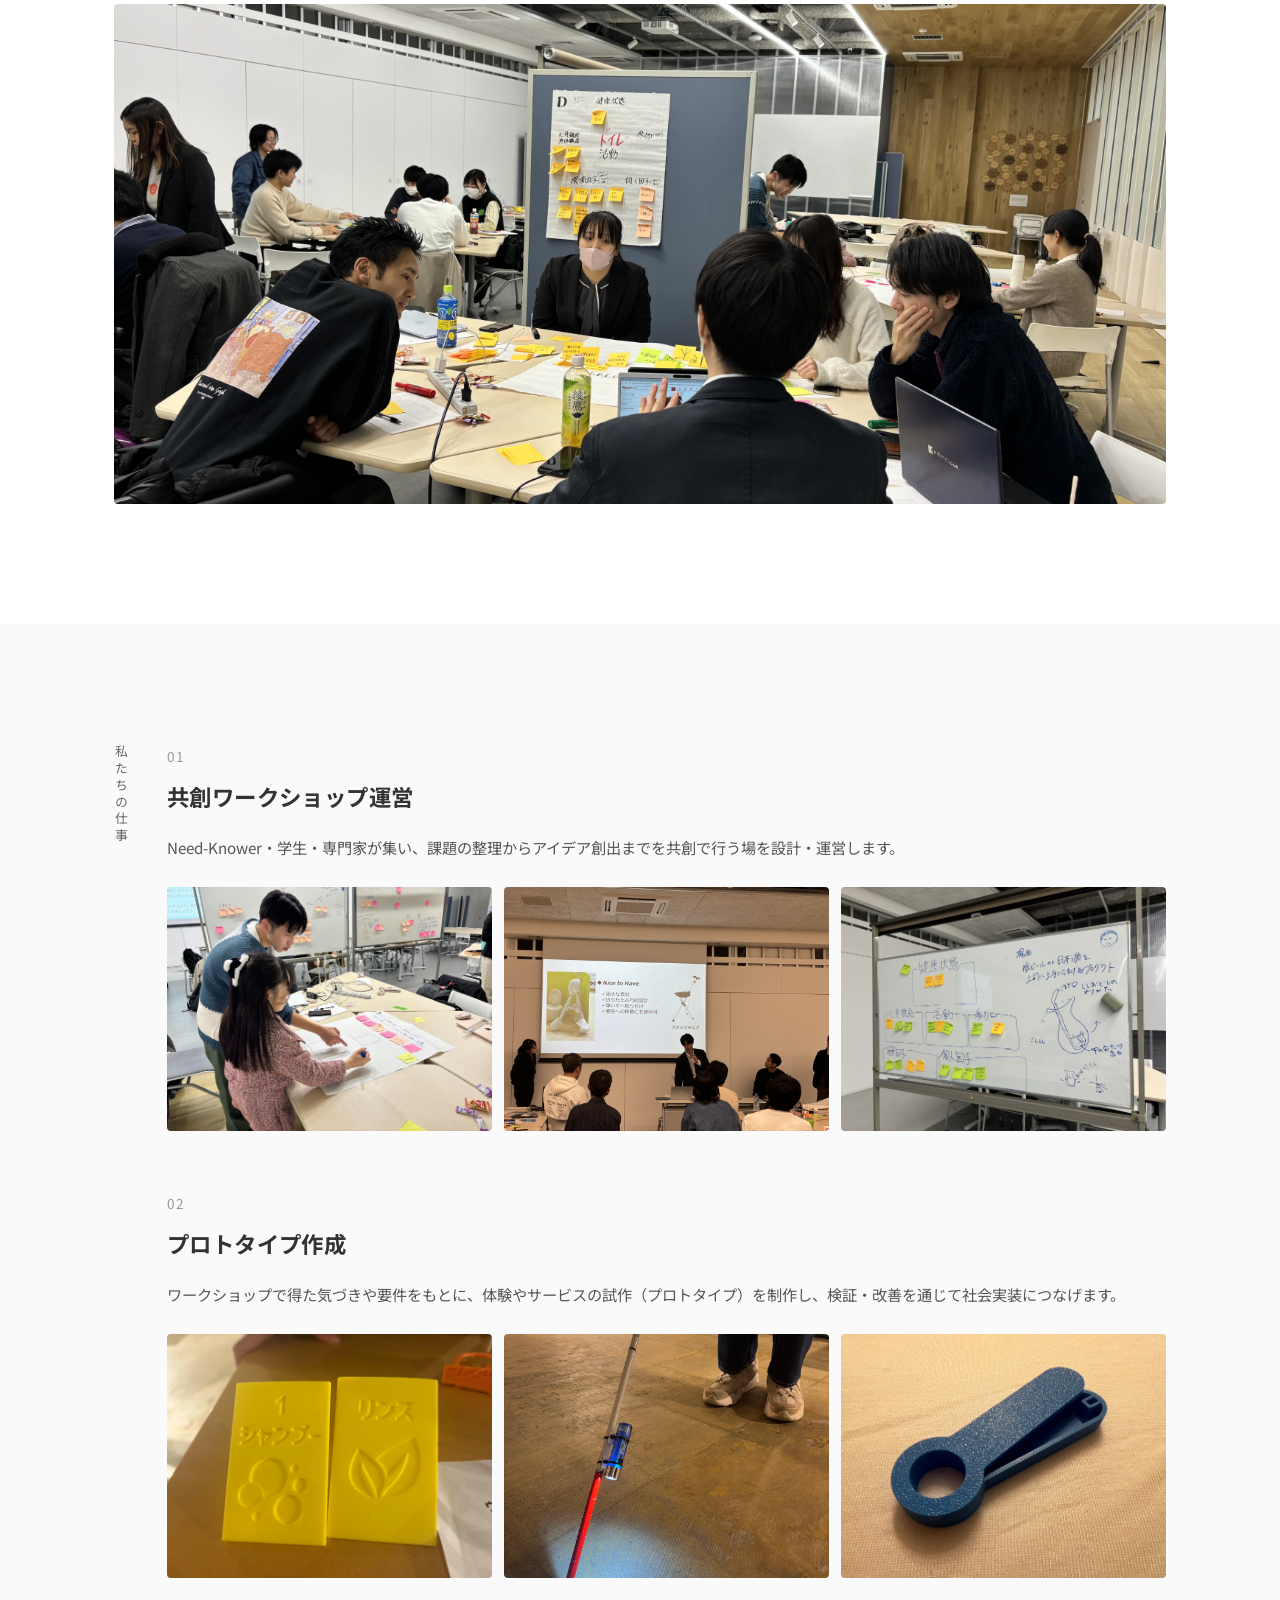
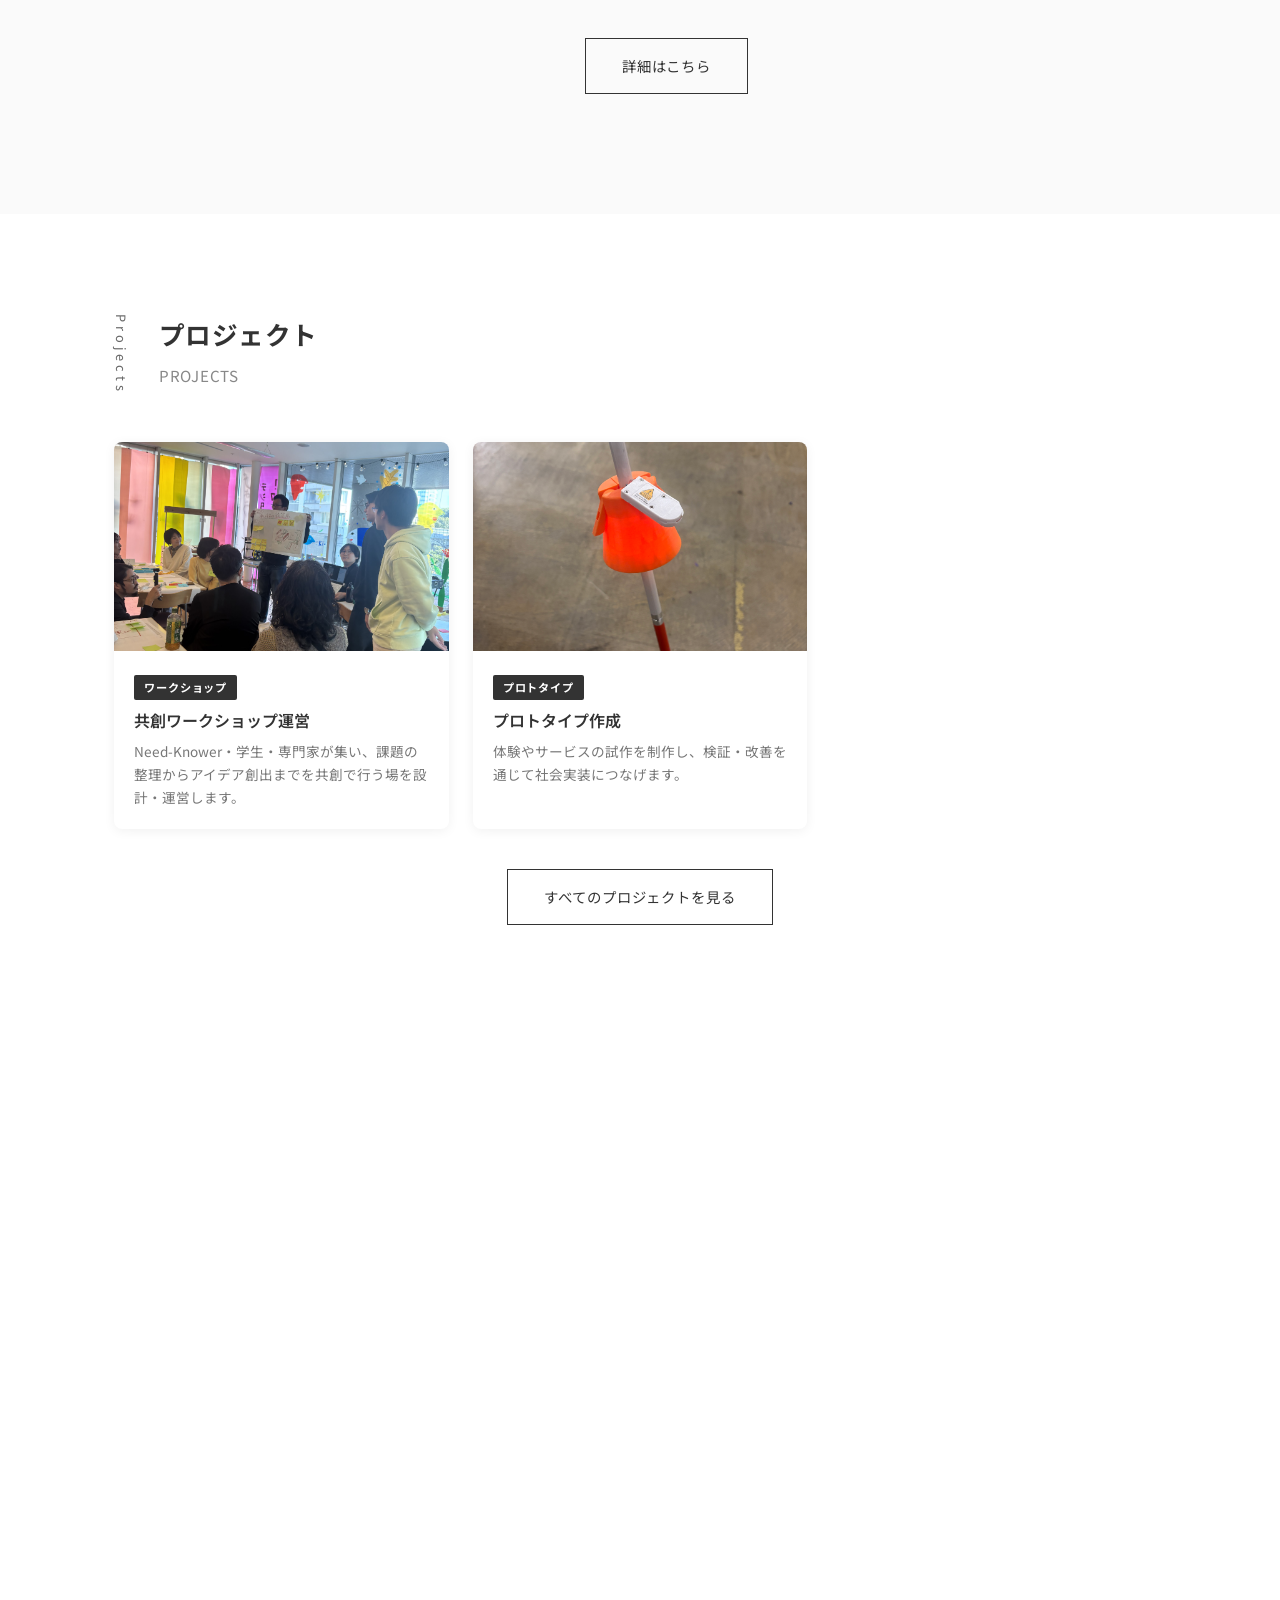
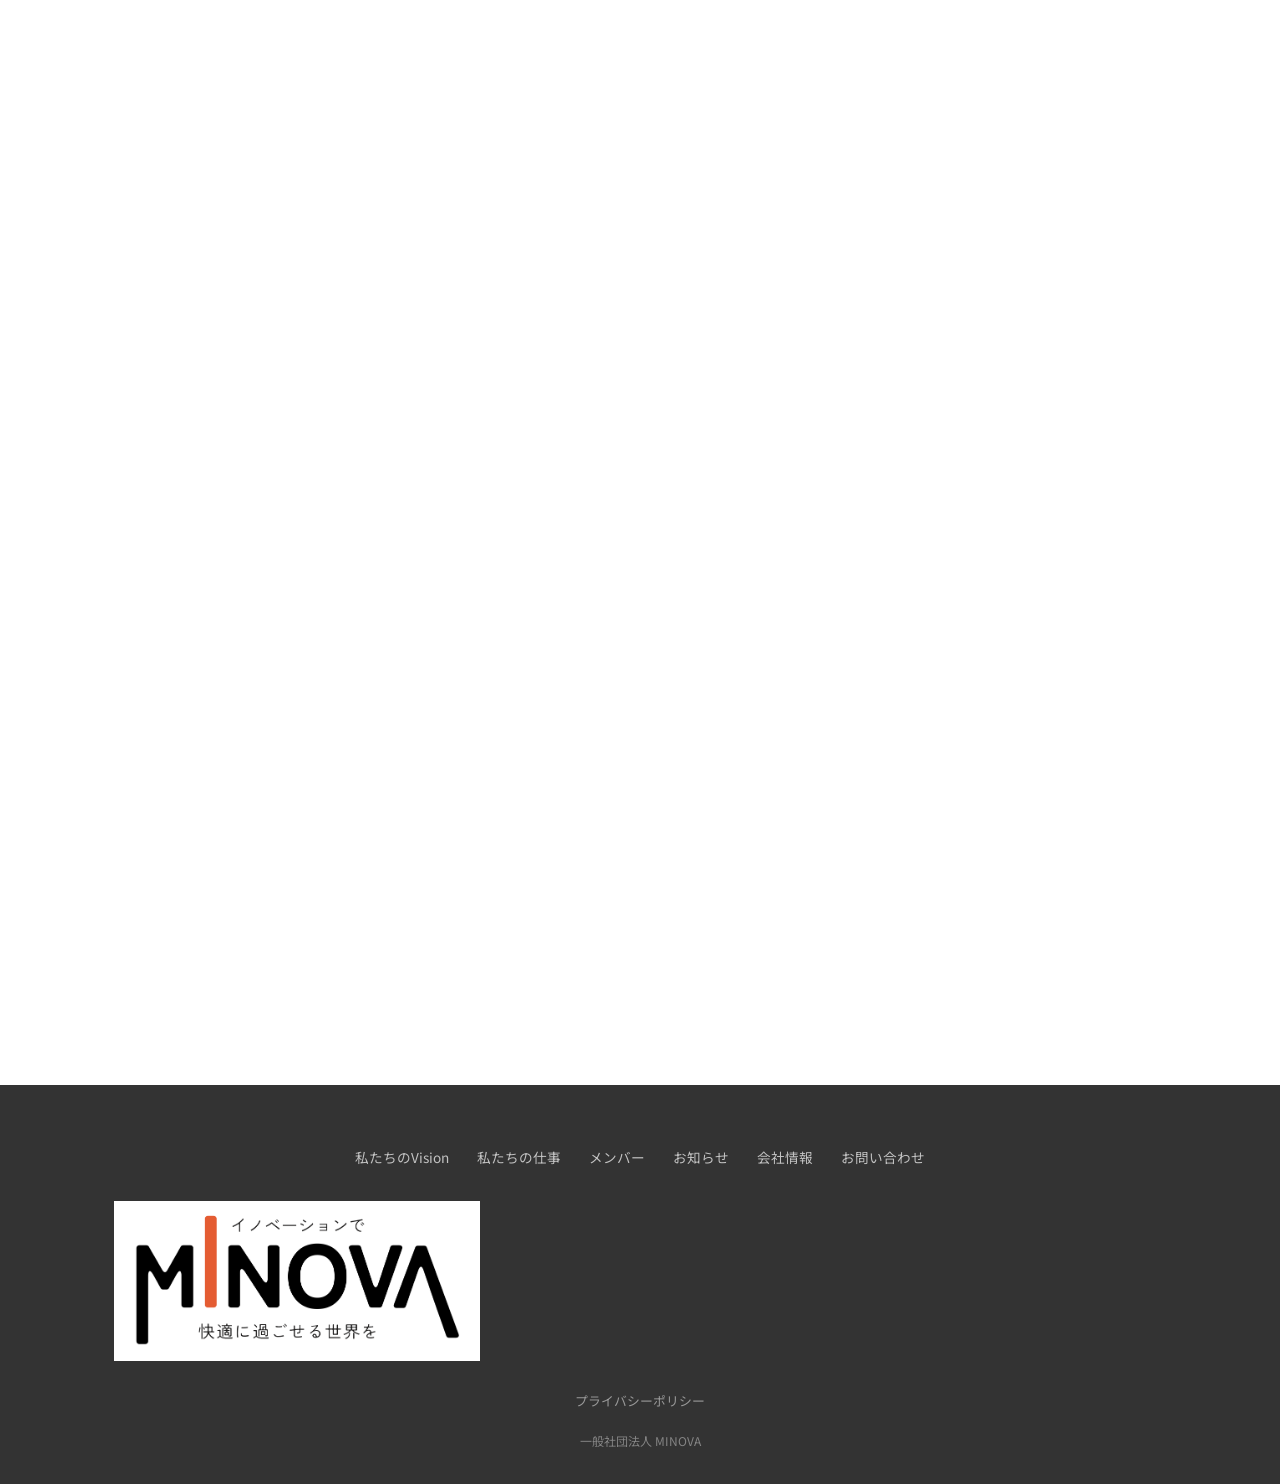
==== commit d7df174c: "CSSキャッシュバスター追加（style.css?v=2） Co-Authored-By: Claude Opus 4.6 (1M context) <noreply@anthropic.com>" ====
--- a/index.html
+++ b/index.html
@@ -17,7 +17,7 @@
   <link rel="preconnect" href="https://fonts.googleapis.com">
   <link rel="preconnect" href="https://fonts.gstatic.com" crossorigin>
   <link href="https://fonts.googleapis.com/css2?family=Noto+Sans+JP:wght@400;500;700&display=swap" rel="stylesheet">
-  <link rel="stylesheet" href="css/style.css">
+  <link rel="stylesheet" href="css/style.css?v=2">
 </head>
 <body>
   <!-- ナビゲーション オーバーレイ（モバイル用） -->
--- a/css/style.css
+++ b/css/style.css
@@ -114,7 +114,7 @@
   justify-content: space-between;
   max-width: 1200px;
   margin: 0 auto;
-  padding: 24px 24px;
+  padding: 16px 24px;
 }
 
 .header__logo {
@@ -128,7 +128,7 @@
 }
 
 .header__logo img {
-  height: 220px;
+  height: 55px;
   width: auto;
 }
 
@@ -206,7 +206,7 @@
   align-items: center;
   justify-content: center;
   overflow: hidden;
-  margin-top: 270px;
+  margin-top: 90px;
   background: #000;
 }
 
@@ -869,7 +869,7 @@
 
 /* --- ページヘッダー（各ページ上部） --- */
 .page-header {
-  padding: 300px 0 60px;
+  padding: 150px 0 60px;
   text-align: center;
 }
 
@@ -1192,7 +1192,7 @@
 
   /* Page Header */
   .page-header {
-    padding: 200px 0 40px;
+    padding: 120px 0 40px;
   }
 
   .page-header__title {
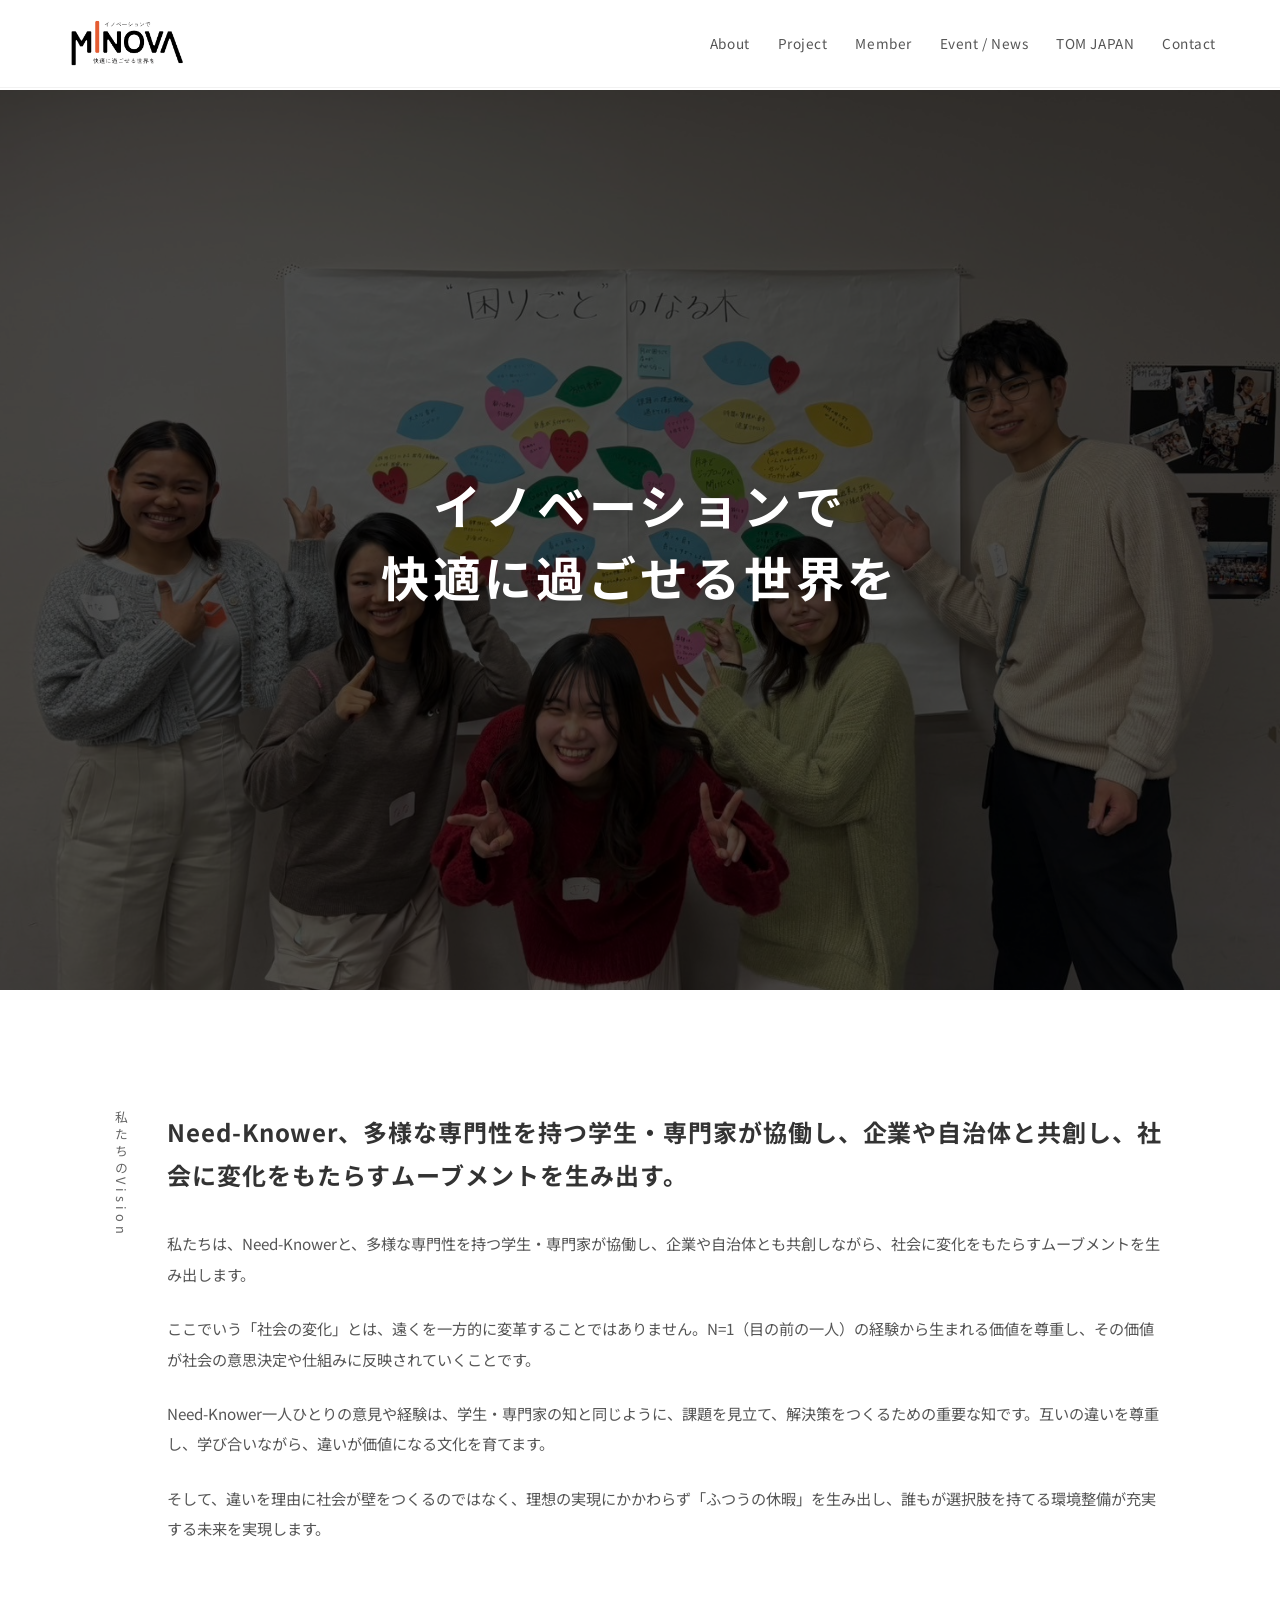
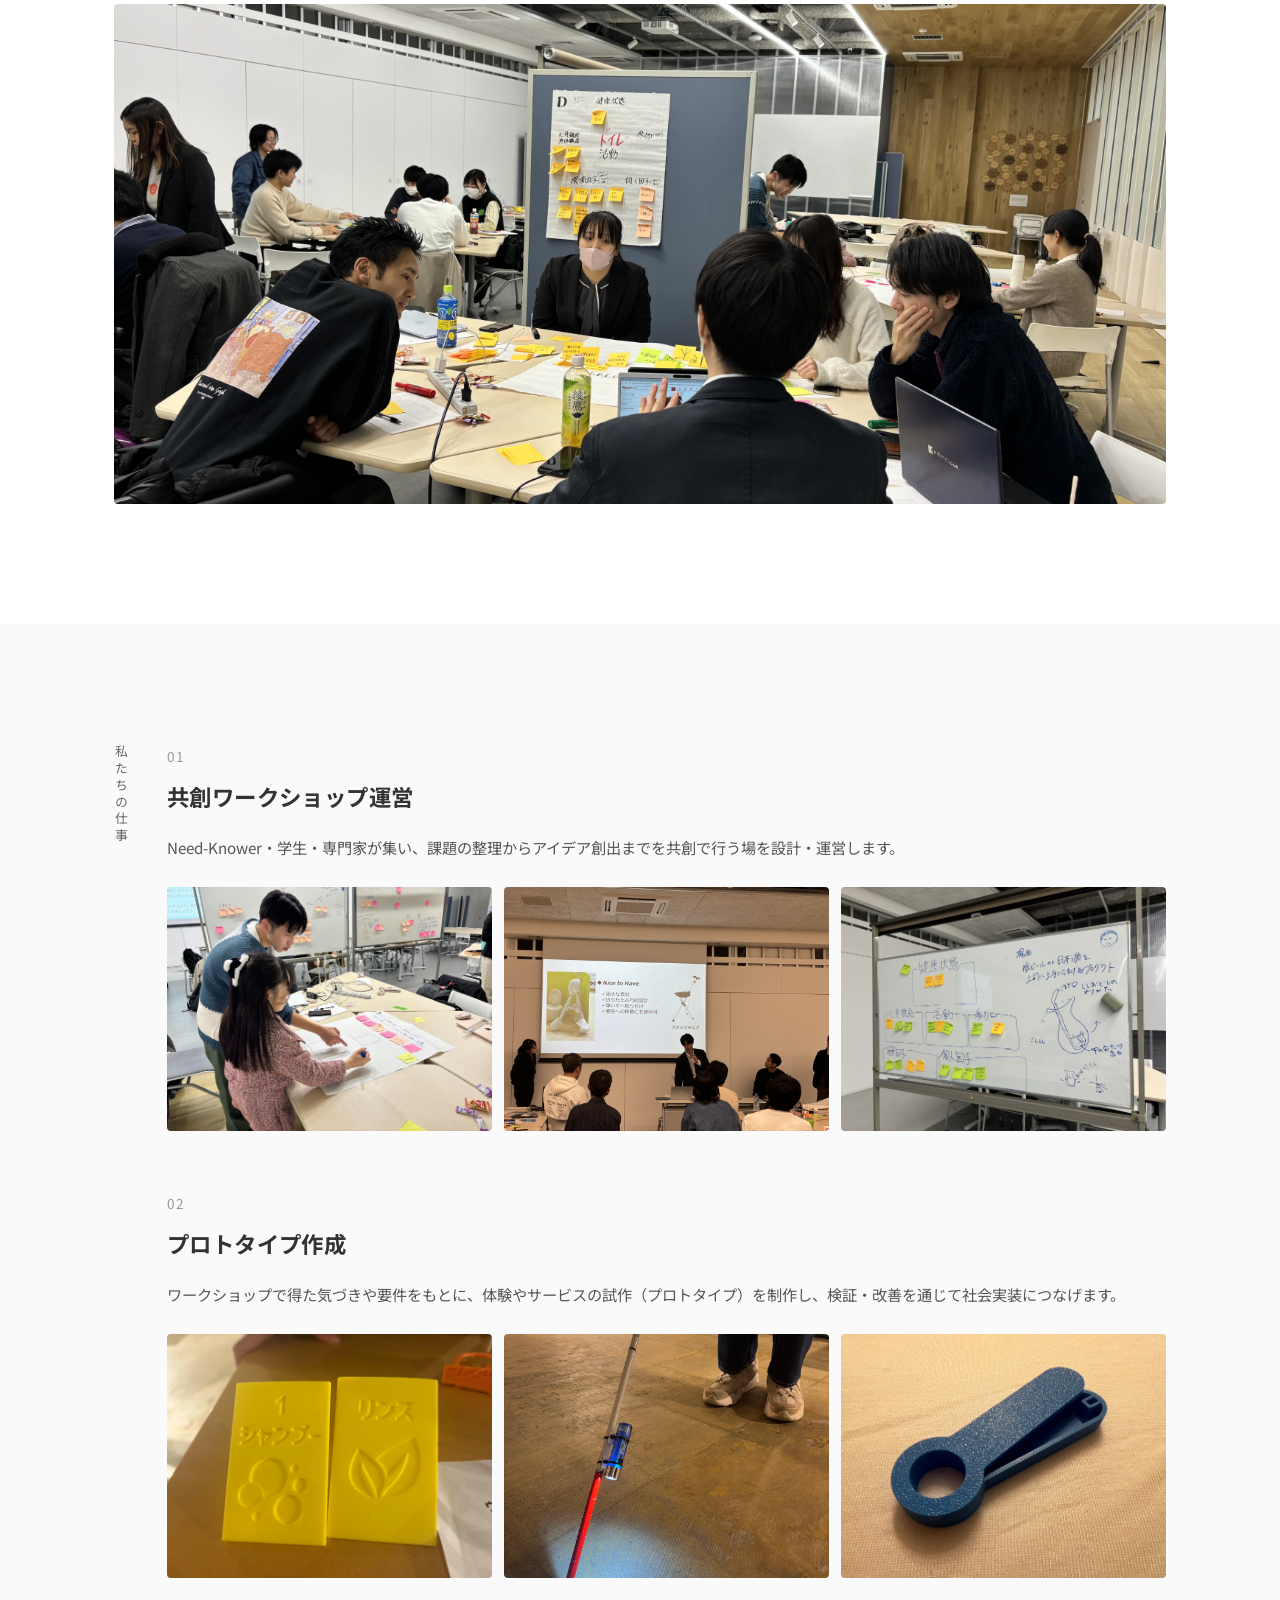
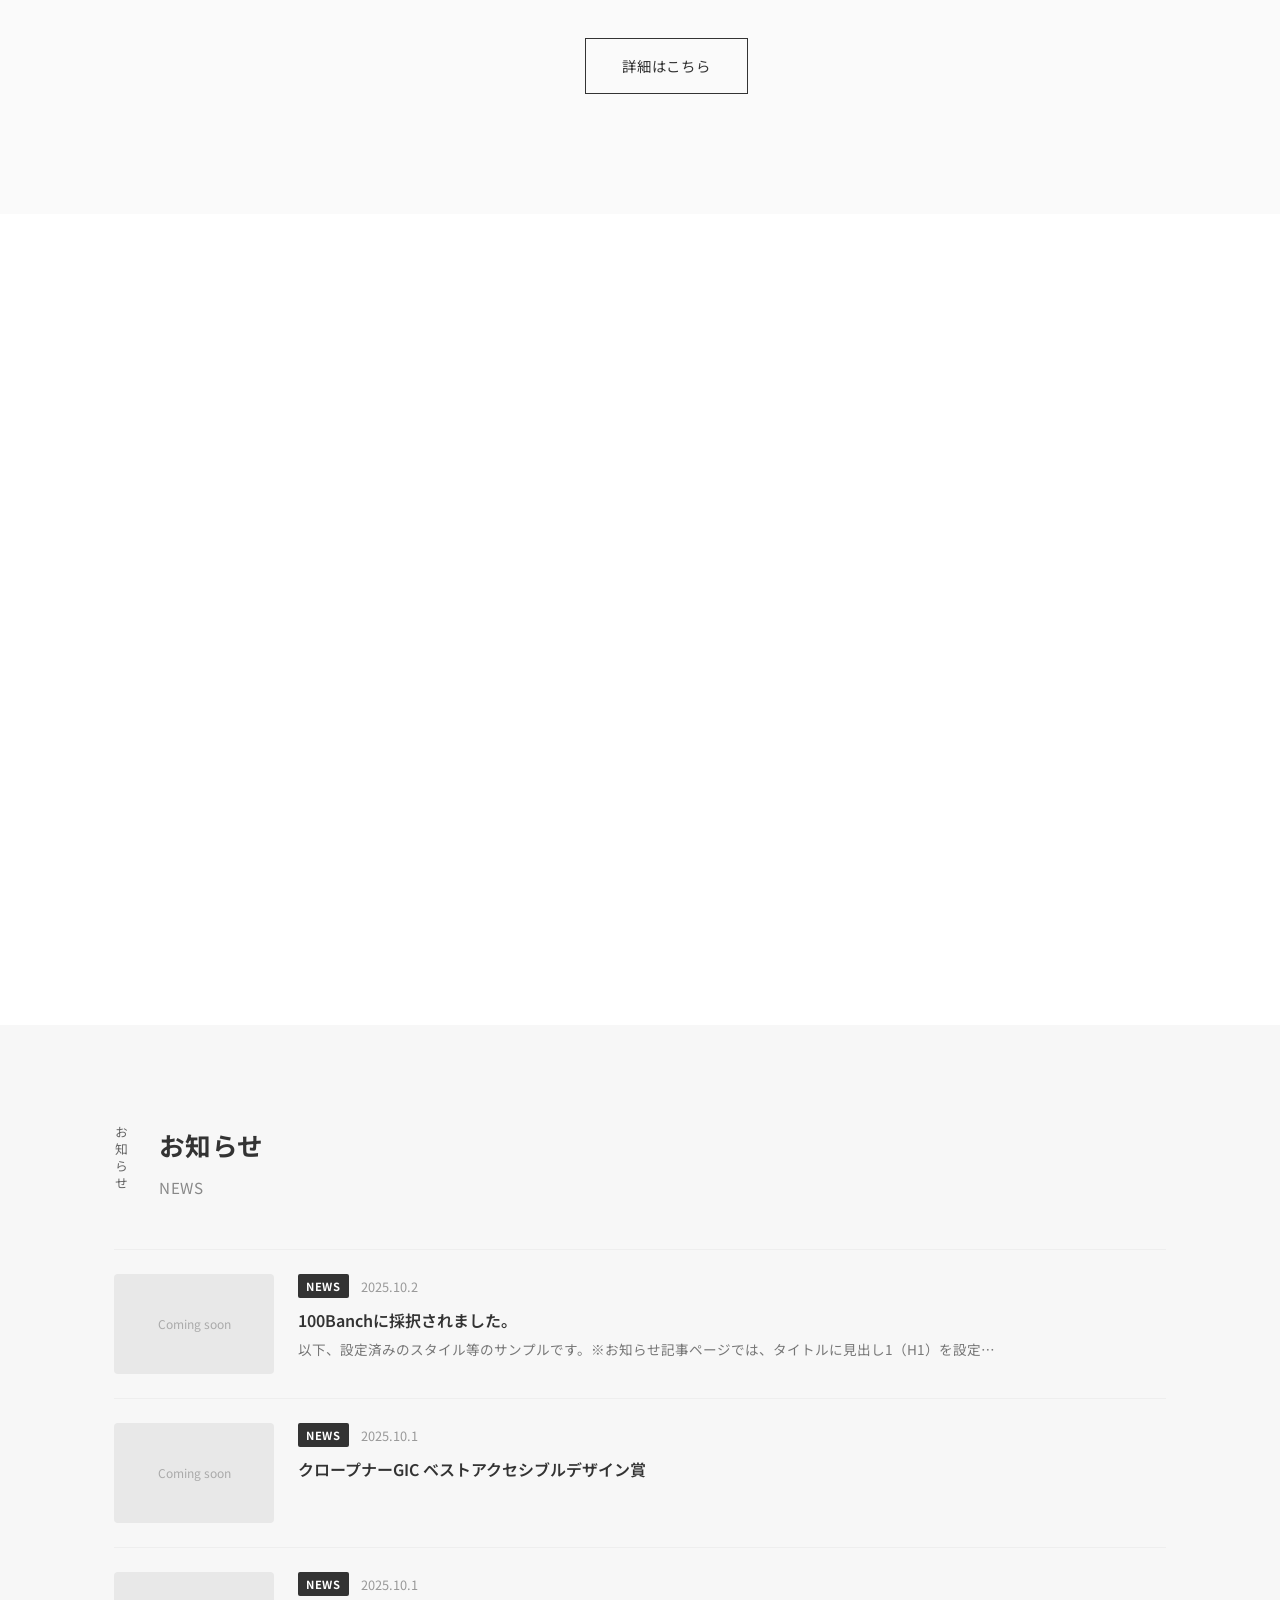
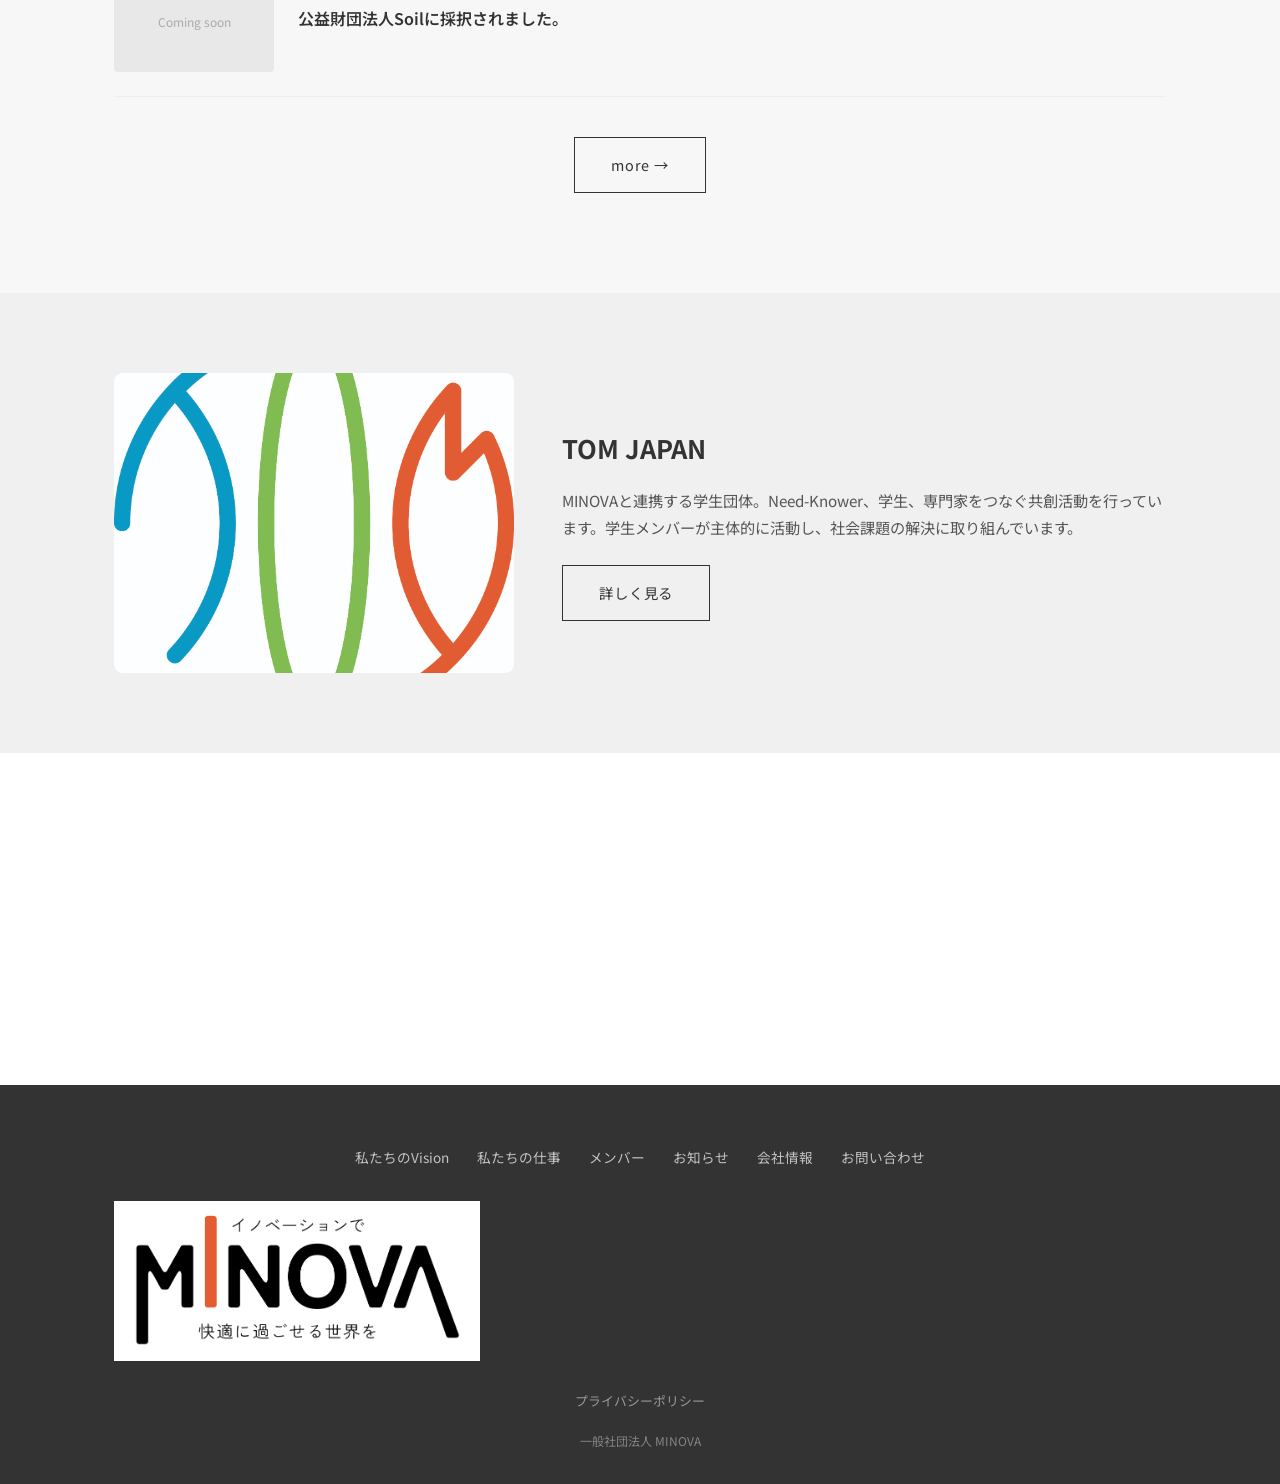
==== commit 0770246b: "Heroキャッチコピーを「世界に」→「世界を」に変更 Co-Authored-By: Claude Opus 4.8 <noreply@anthropic.com>" ====
--- a/index.html
+++ b/index.html
@@ -3,10 +3,10 @@
 <head>
   <meta charset="UTF-8">
   <meta name="viewport" content="width=device-width, initial-scale=1.0">
-  <title>一般社団法人MINOVA | イノベーションで快適に過ごせる世界に</title>
+  <title>一般社団法人MINOVA | イノベーションで快適に過ごせる世界を</title>
   <meta name="description" content="一般社団法人MINOVAは、Need-Knower、多様な専門性を持つ学生・専門家が協働し、企業や自治体と共創し、社会に変化をもたらすムーブメントを生み出します。">
   <!-- OGP -->
-  <meta property="og:title" content="一般社団法人MINOVA | イノベーションで快適に過ごせる世界に">
+  <meta property="og:title" content="一般社団法人MINOVA | イノベーションで快適に過ごせる世界を">
   <meta property="og:description" content="Need-Knower、多様な専門性を持つ学生・専門家が協働し、企業や自治体と共創し、社会に変化をもたらすムーブメントを生み出します。">
   <meta property="og:type" content="website">
   <meta property="og:url" content="">
@@ -51,7 +51,7 @@
     <div class="hero__content">
       <h1 class="hero__copy">
         <span>イノベーションで</span>
-        <span>快適に過ごせる世界に</span>
+        <span>快適に過ごせる世界を</span>
       </h1>
     </div>
   </section>
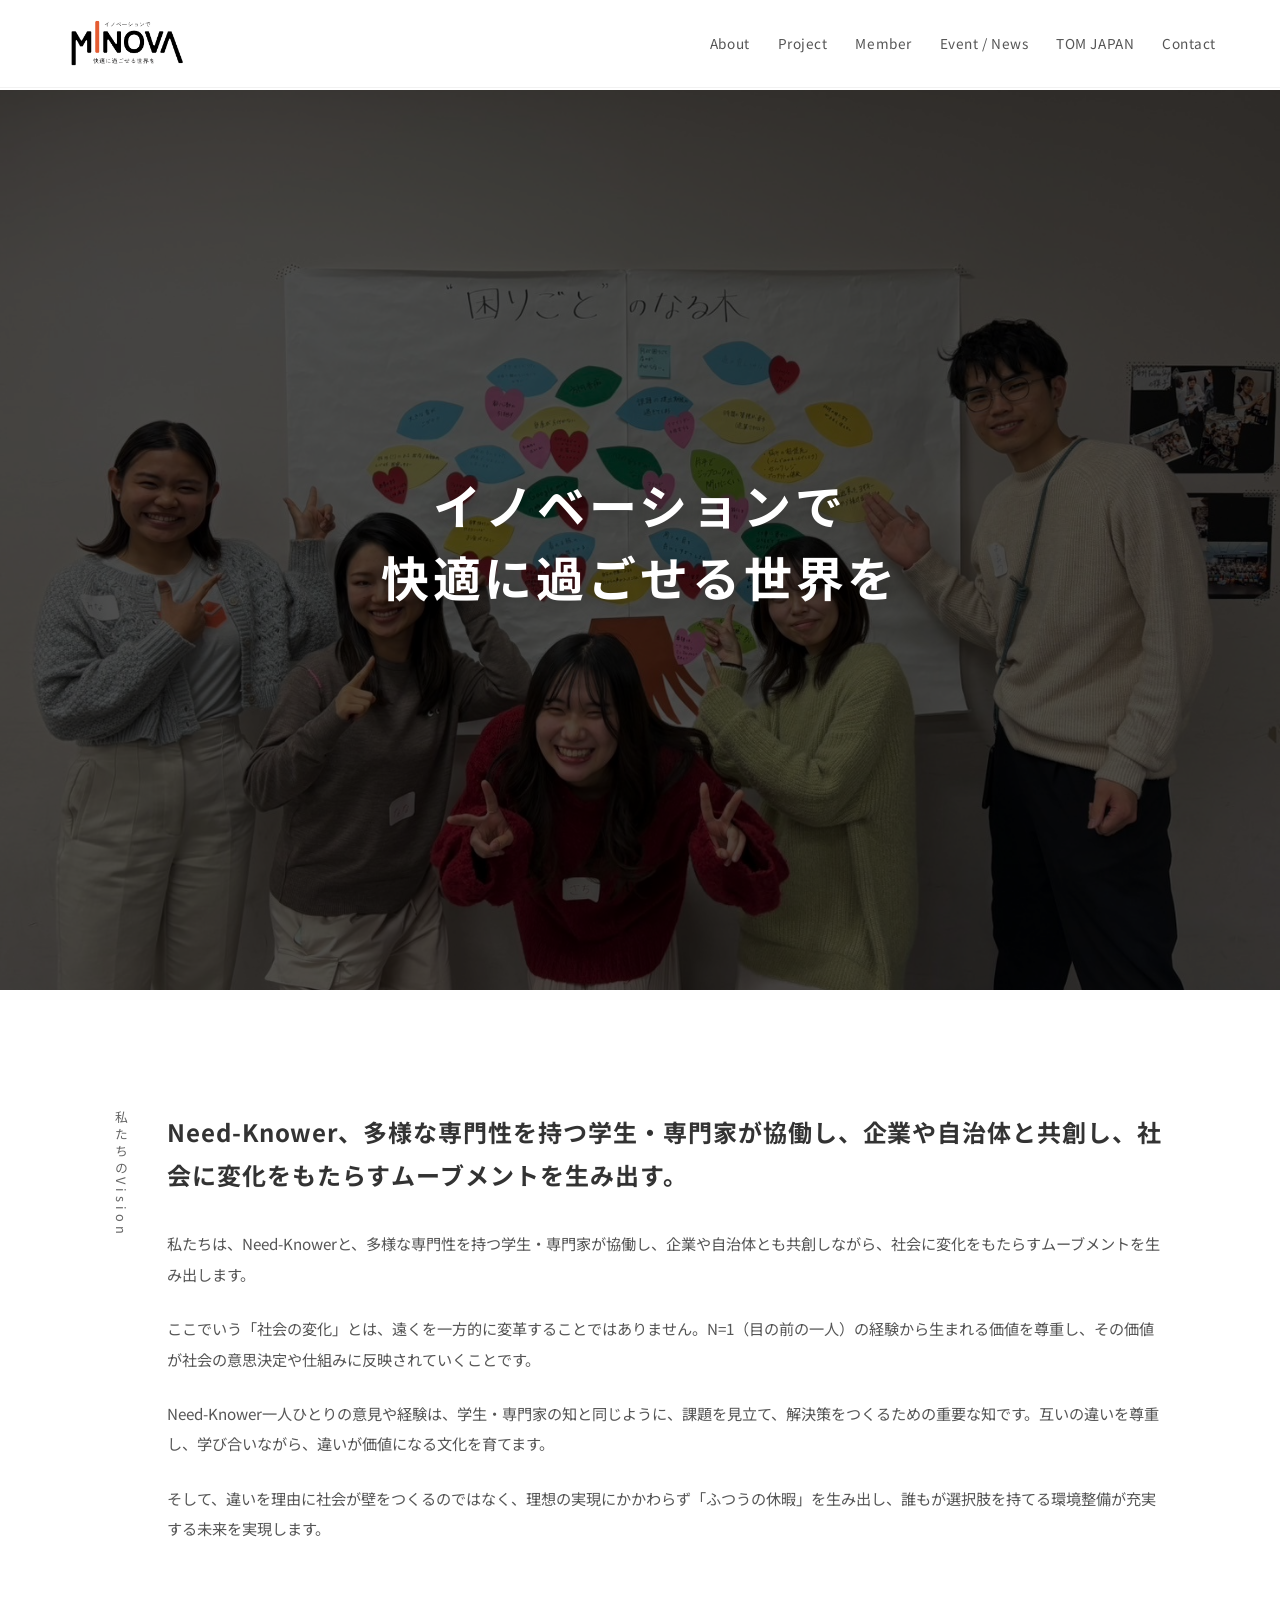
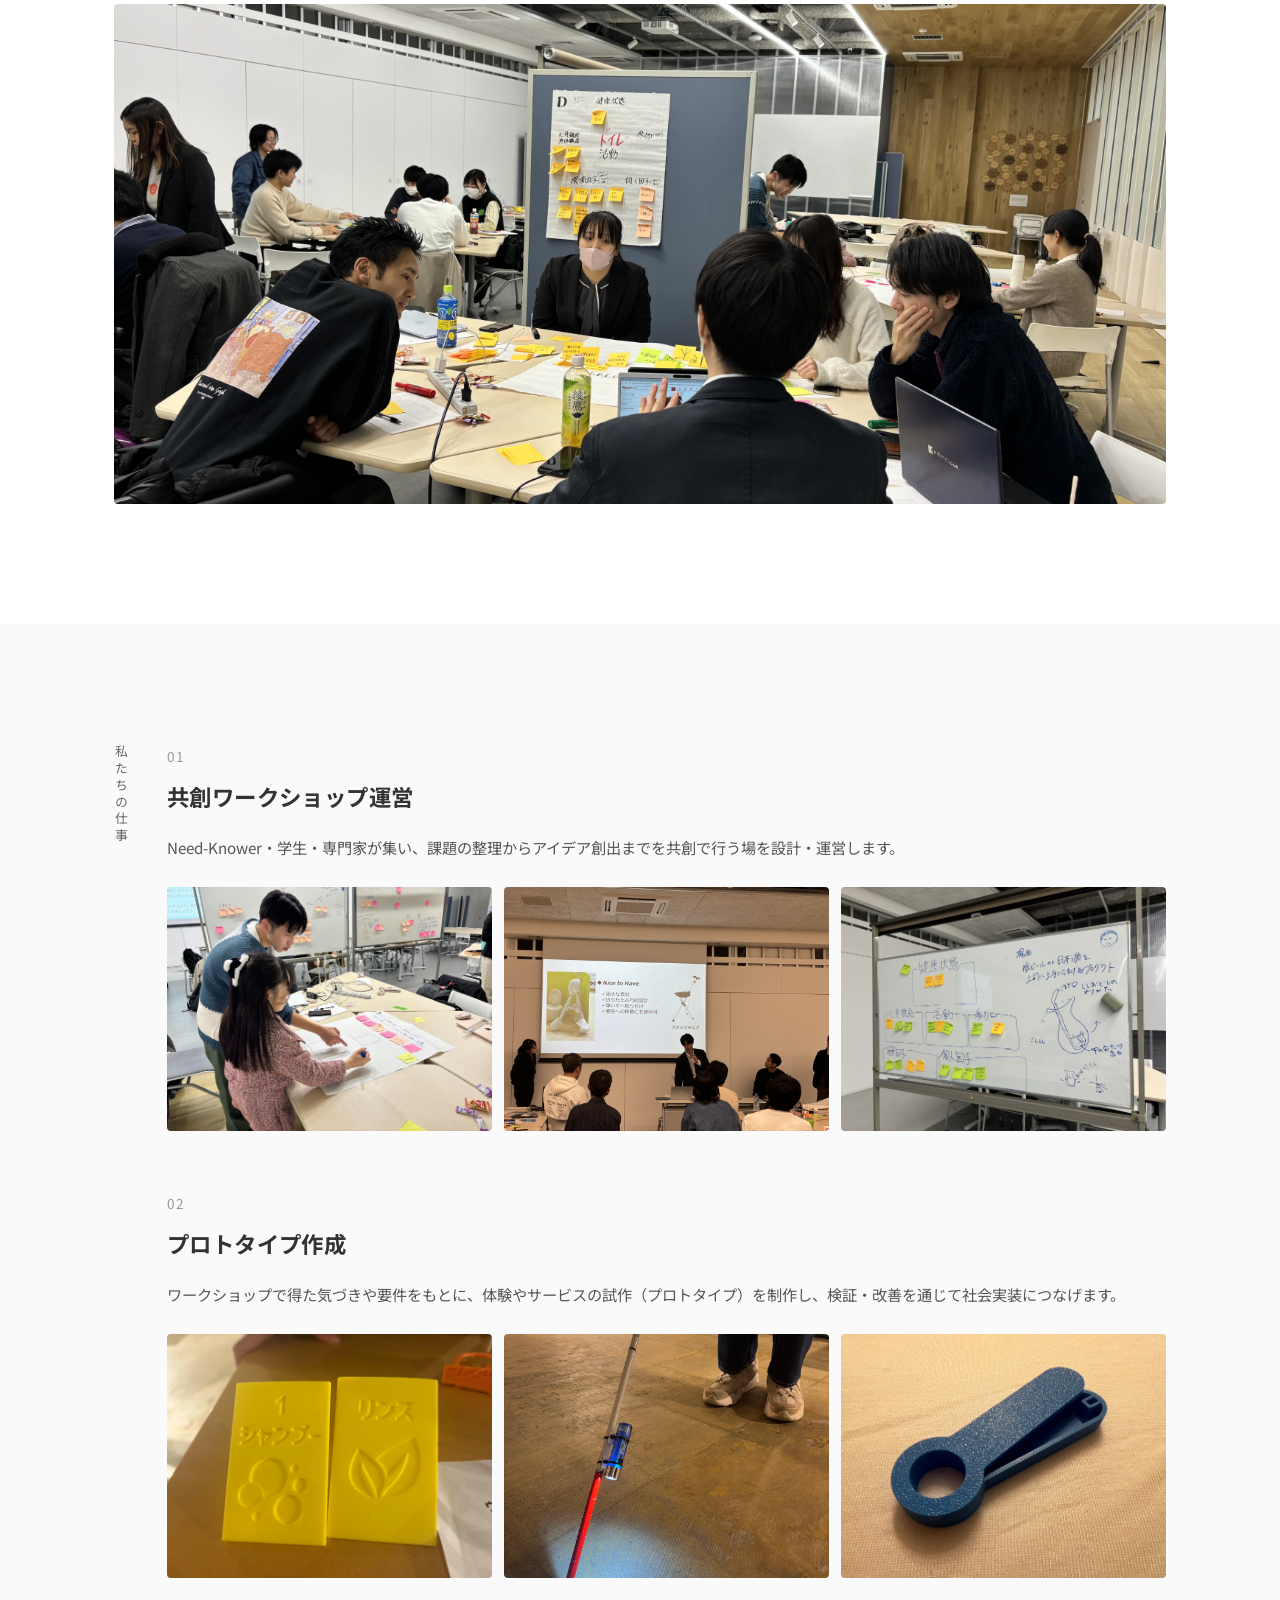
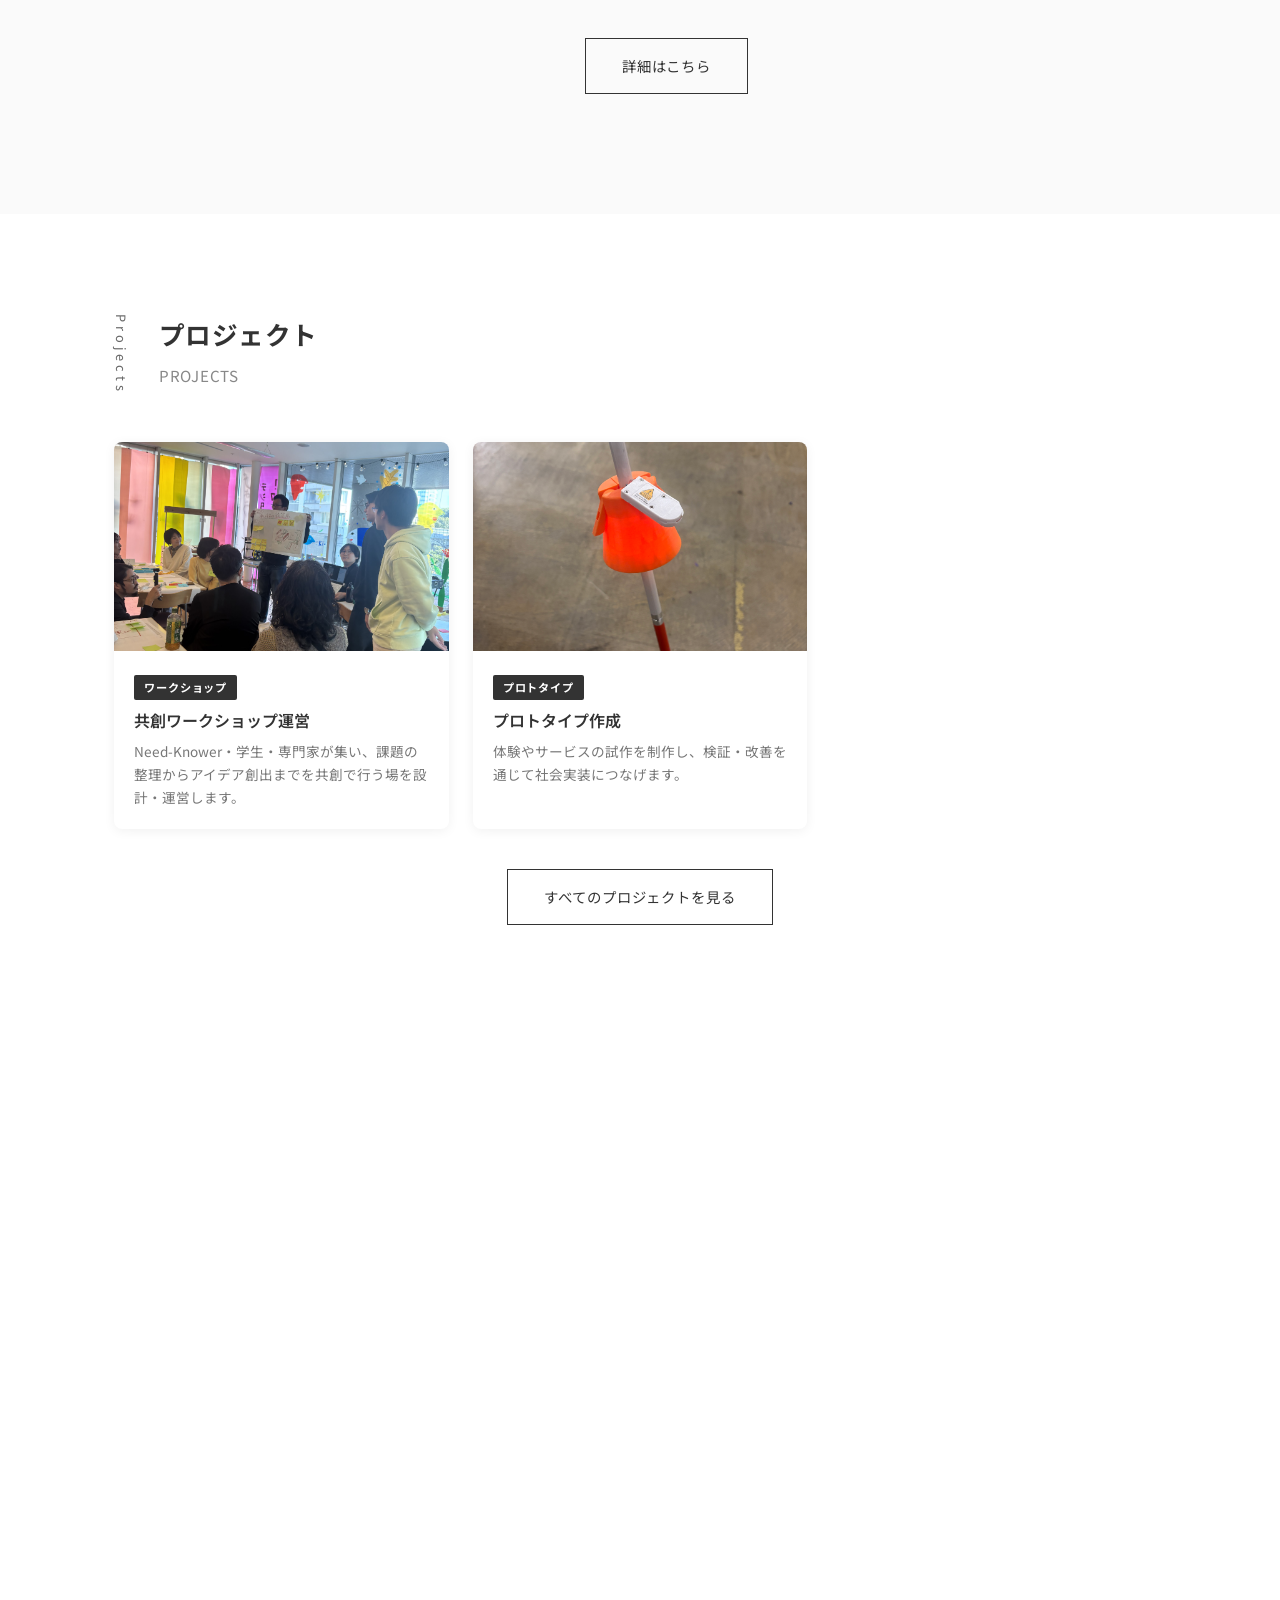
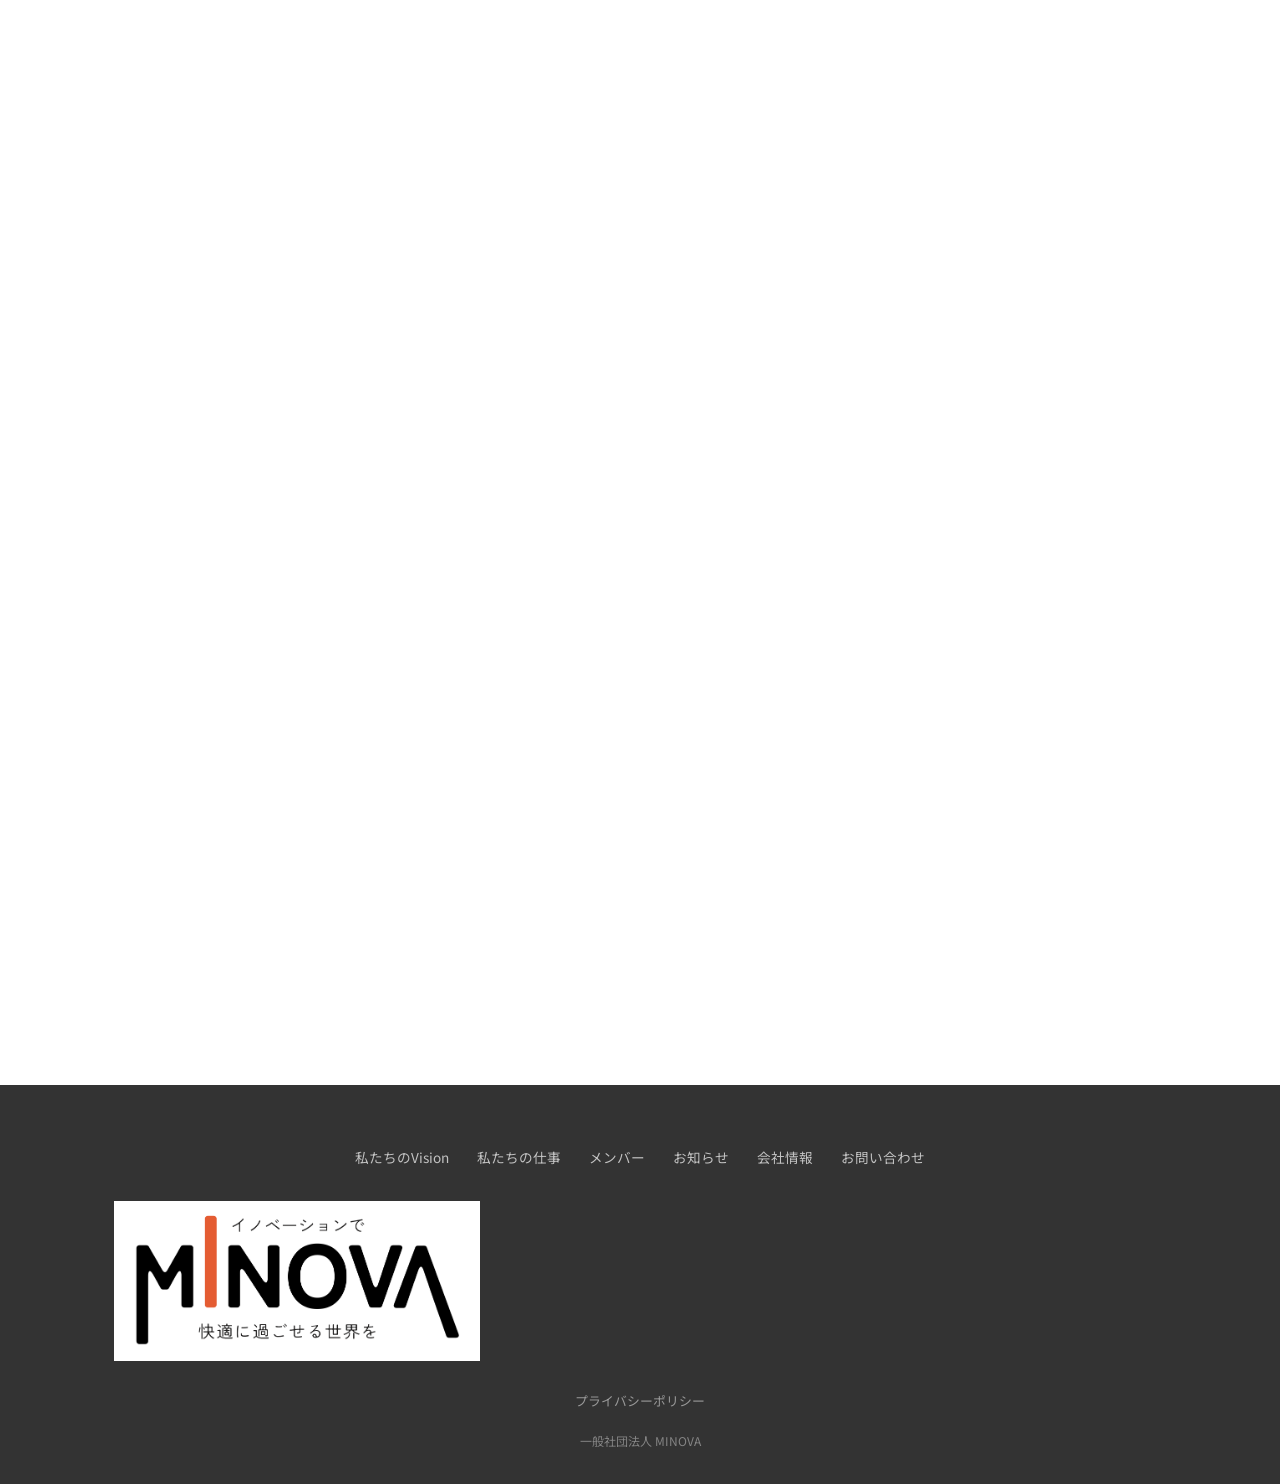
==== commit b13bc269: "TOM JAPANの紹介を「MINOVAと連携する団体」→「MINOVAの中にある団体」に修正 Co-Authored-By: Claude Opus 4.8 <noreply@anthropic.c" ====
--- a/index.html
+++ b/index.html
@@ -200,7 +200,7 @@
         <img src="assets/images/TOM JAPAN_logo.jpg" alt="TOM JAPAN" class="tom-japan-banner__image">
         <div class="tom-japan-banner__content">
           <h2 class="tom-japan-banner__title">TOM JAPAN</h2>
-          <p class="tom-japan-banner__text">MINOVAと連携する学生団体。Need-Knower、学生、専門家をつなぐ共創活動を行っています。学生メンバーが主体的に活動し、社会課題の解決に取り組んでいます。</p>
+          <p class="tom-japan-banner__text">MINOVAの中にある学生団体。Need-Knower、学生、専門家をつなぐ共創活動を行っています。学生メンバーが主体的に活動し、社会課題の解決に取り組んでいます。</p>
           <a href="tom-japan.html" class="btn">詳しく見る</a>
         </div>
       </div>
